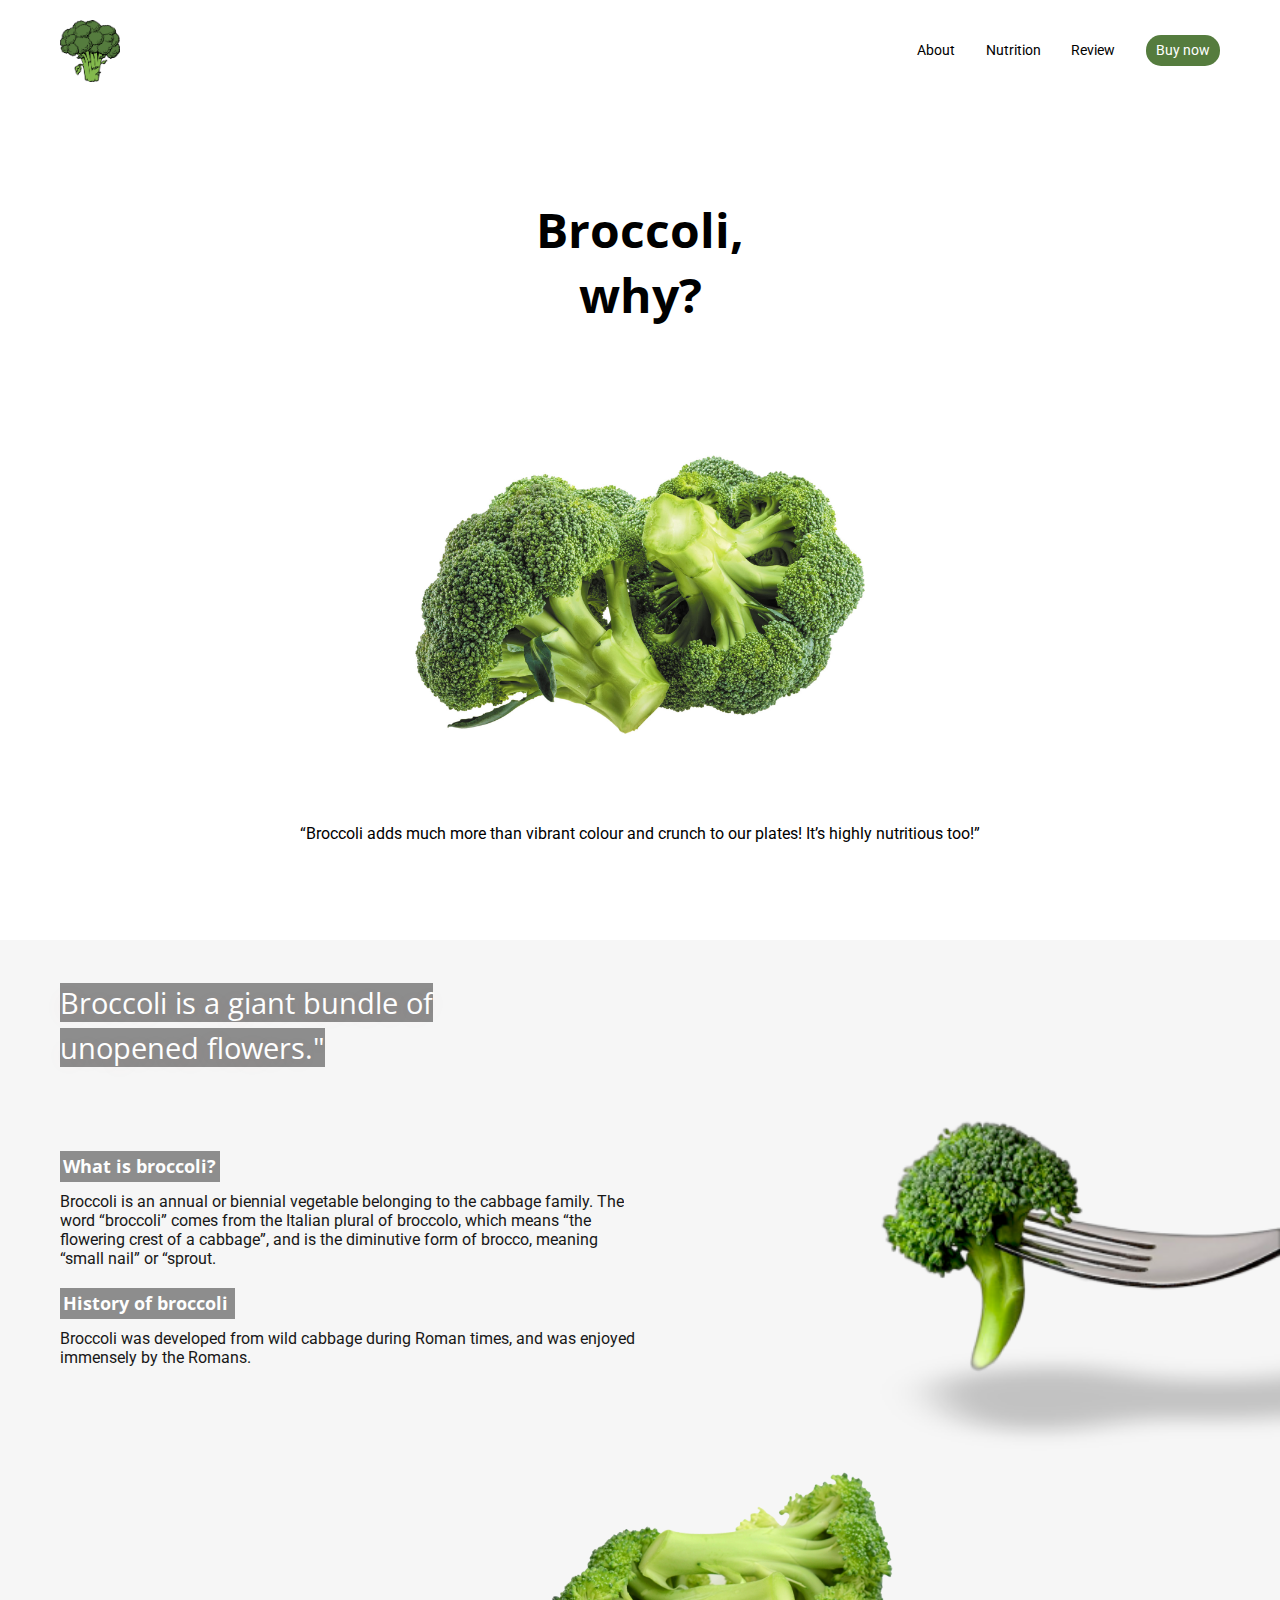
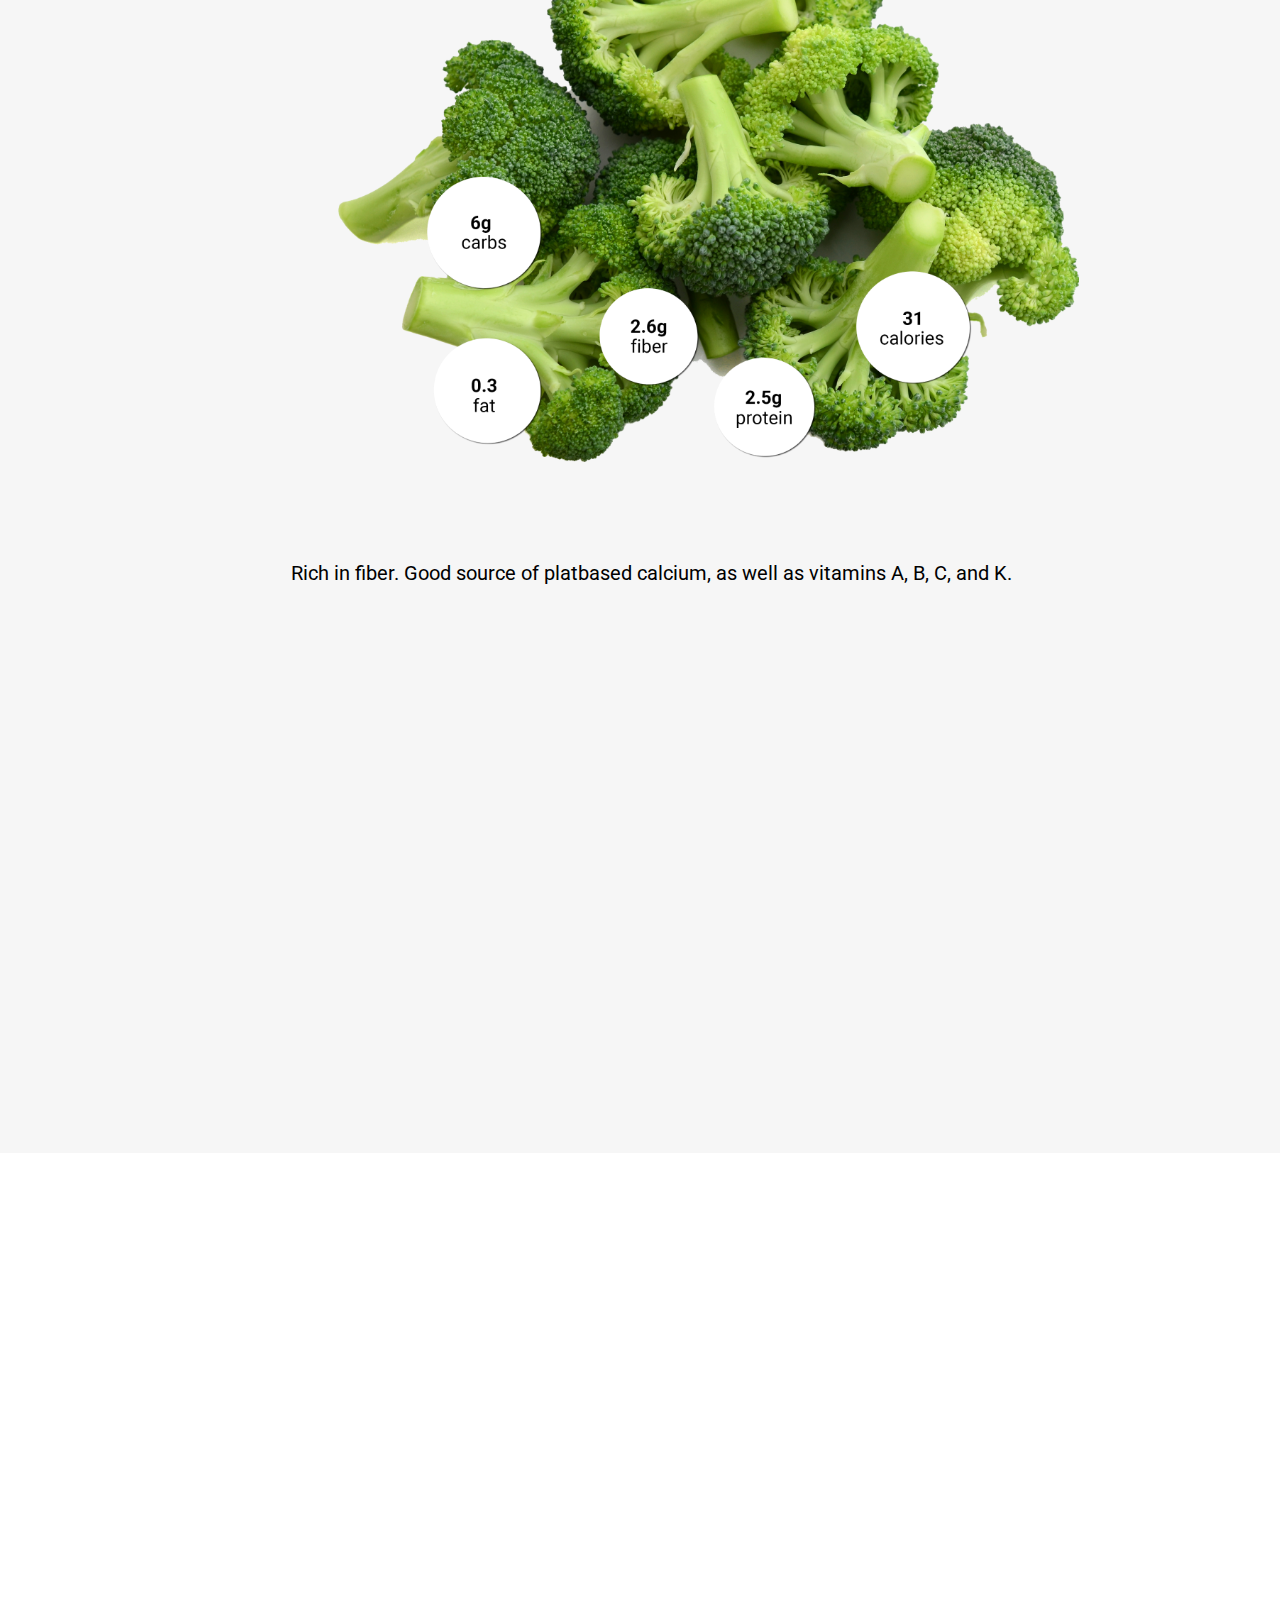
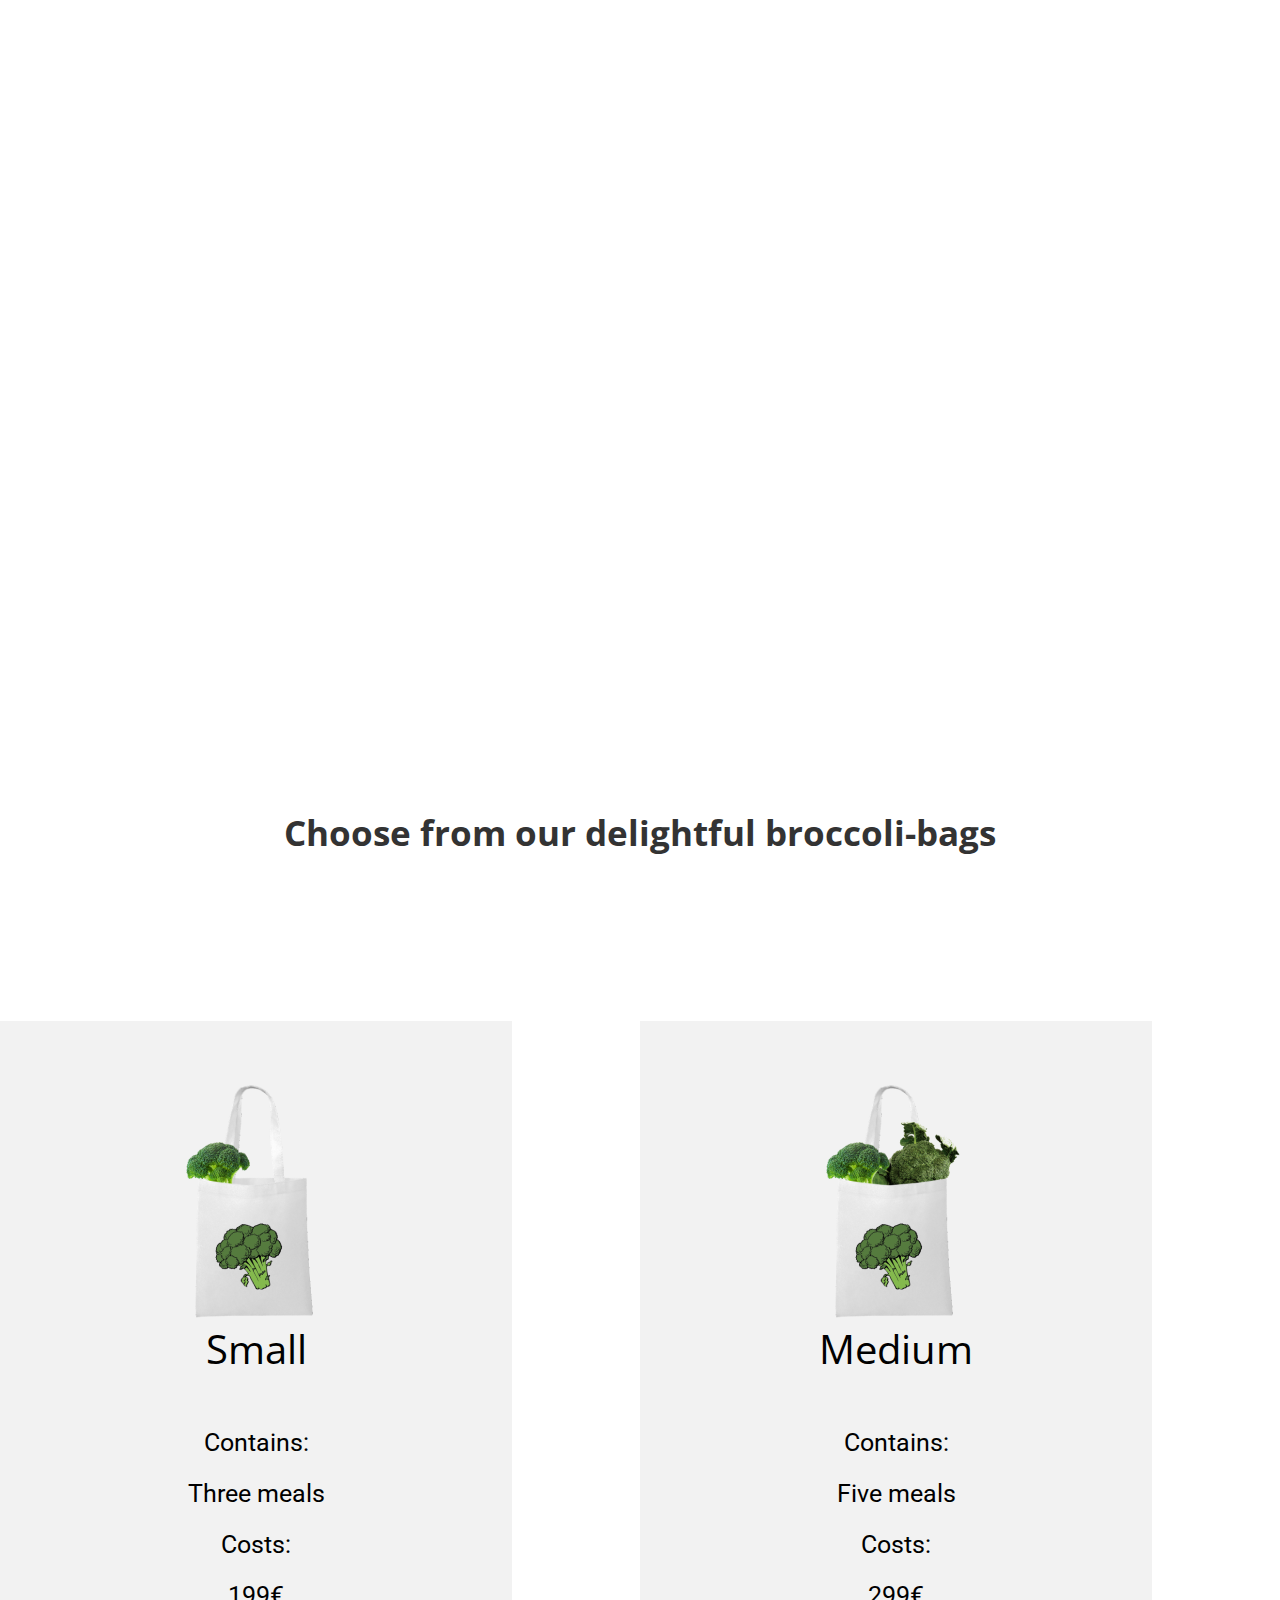
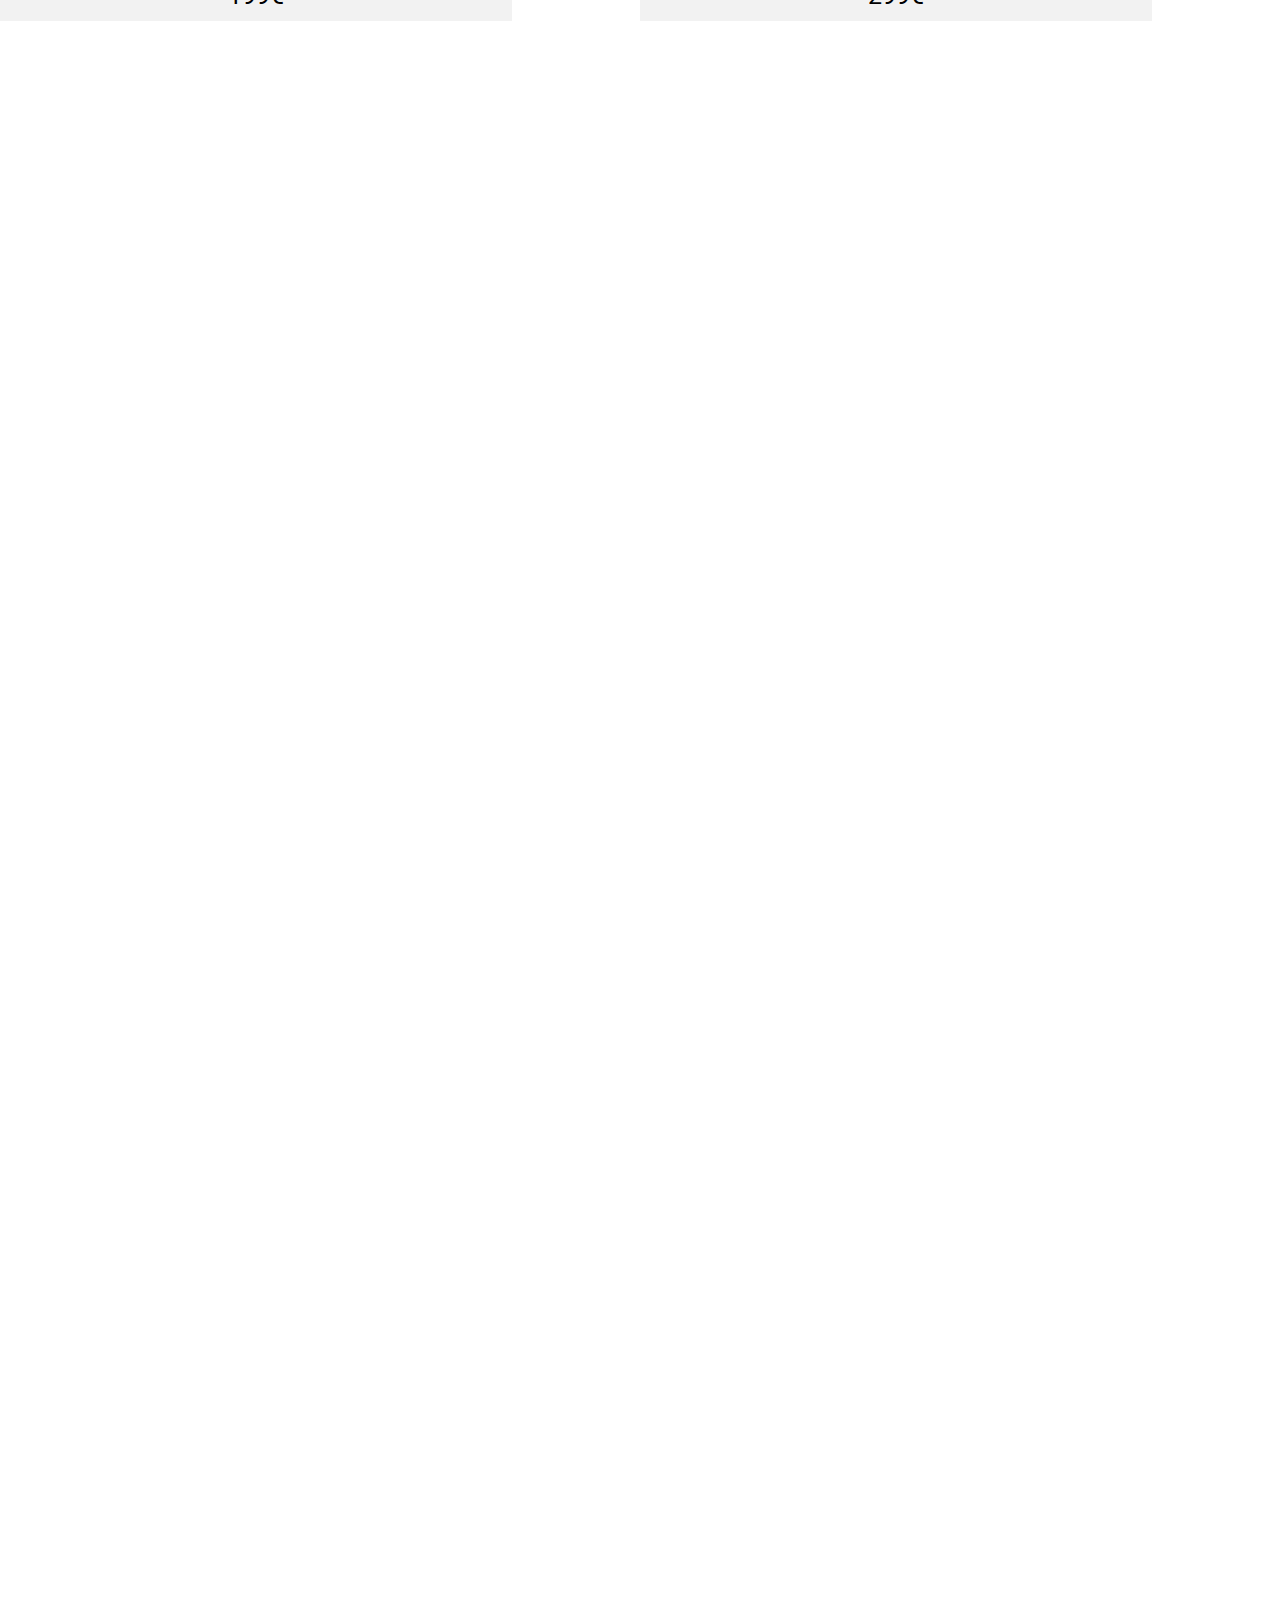
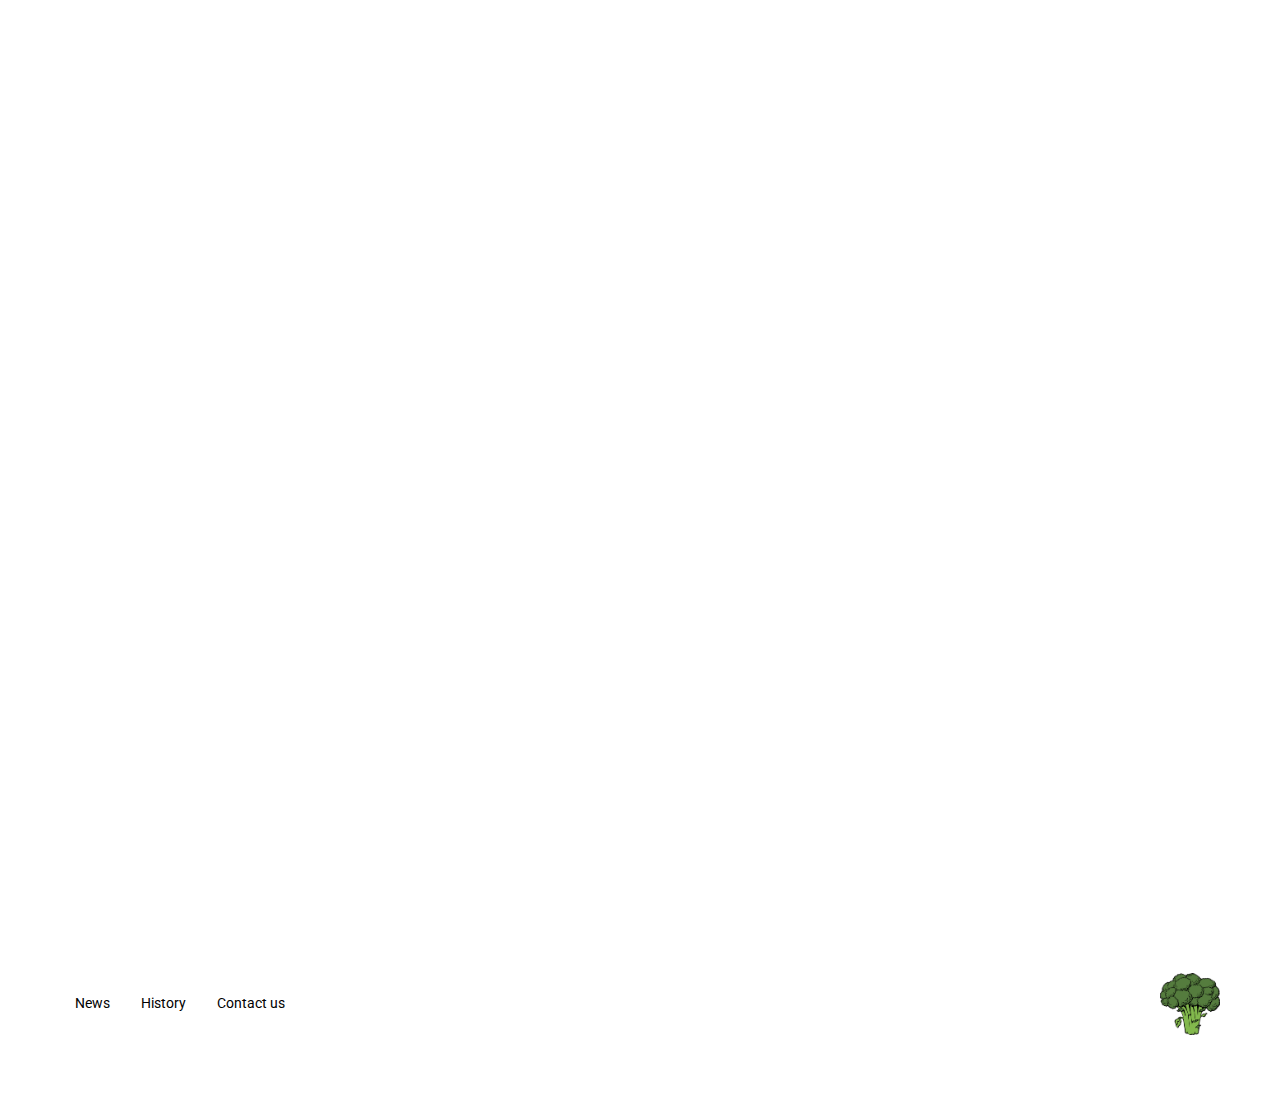
==== CODE/index_1.html @ a062a6e8 "updated everything" ====
<!DOCTYPE html>
<html lang="en">
<head>
    <meta charset="UTF-8">
    <meta name="viewport" content="width=device-width, initial-scale=1.0">
    <meta http-equiv="X-UA-Compatible" content="ie=edge">
    <link href="https://fonts.googleapis.com/css?family=Open+Sans:400,700|Roboto:400,500&display=swap" rel="stylesheet">
    <link rel="stylesheet" href="style_1.css">
    <title>Document</title>
</head>
<body>
<div class="main">
    <header>
        <img class="logo" src="logo.png" alt="logo">
        <nav>
            <ul>
                <li>About</li>
                <li>Nutrition</li>
                <li>Review</li>
                <li>Buy</li>
            </ul>
        </nav>
    </header>
    <div class="content-main">
    <h1>Broccoli,<br> why?</h1>
    <img class="broccoli1"src="broccoli1.jpg" alt="two broccoli">
    <p>“Broccoli adds much more than vibrant colour and crunch to our plates! It’s highly nutritious too!”</p>
    </div>
</div>
<div class="gray">
        <div class="about">
            <div class="rubrik">
            <h3>Broccoli is a giant bundle of <br> unopened flowers."</h3>
            </div>
            <img src="broccoli2.png">
            <div class="paragraf">
                <h2>What is broccoli?</h2>
                <p>Broccoli is an annual or biennial vegetable belonging to the cabbage family. The word “broccoli” comes from the Italian plural of broccolo, which means “the flowering crest of a cabbage”, and is the diminutive form of brocco, meaning “small nail” or “sprout.</p>
                <h2 class="history">History of broccoli</h2>
                <p>Broccoli was developed from wild cabbage during Roman times, and was enjoyed immensely by the Romans.</p>
            </div>
            </div> 
            <div class="nutrition">
                <img src="big_broccoli3.png">
                <p class="bottom">Rich in fiber. Good source of platbased calcium, as well as vitamins A, B, C, and K.</p>
                <p class="top">Rich in fiber. Good source of <br>platbased calcium, as well as<br> vitamins A, B, C, and K.</p>
            </div>
        </div>
<h1 class="heading-bag">Choose from our delightful broccoli-bags</h1>
<div class="broccoli-bag">
    <div class="selling">
        <img src="broccoli6.png">
        <h6>Small</h6>
        <p>Contains: <br> Three meals <br> Costs: <br> 199€</p>
        <div class="buy-now">
            <p>Buy now</p>
        </div>
    </div>
    <div class="selling">
            <img src="broccoli8.png">
            <h6>Medium</h6>
            <p>Contains: <br> Five meals <br> Costs: <br> 299€</p>
            <div class="buy-now">
                <p>Buy now</p>
            </div>
        </div>
        <div class="selling">
                <img src="broccoli9.png">
                <h6>Large</h6>
                <p>Contains: <br> Nine meals <br> Costs: <br> 399€</p>
                <div class="buy-now">
                    <p>Buy now</p>
                </div>
            </div>
</div>

<h3 class="heading-bag-desktop">Choose from our delightful broccoli-bags</h3>
<div class="broccoli-bag-desktop">
    <div class="broccoli-div">
        <h1>Small</h1>
        <img src="broccoli6_big.png">
        <p>Contains: <br> Three meals <br> Costs: <br> 199€</p>
        <div class="buy-now">
            <p>Buy now</p>
        </div>
    </div>
    <div class="broccoli-div">
        <h1>Medium</h1>
        <img src="broccoli8_big.png">
        <p>Contains: <br> Five meals <br> Costs: <br> 299€</p>
        <div class="buy-now">
            <p>Buy now</p>
        </div>
    </div>
    <div class="broccoli-div">
        <h1>Large</h1>
        <img src="broccoli9_big.png">
        <p>Contains: <br> Nine meals <br> Costs: <br> 399€</p>
        <div class="buy-now">
            <p>Buy now</p>
        </div>
    </div>
</div>

<footer>
    <ul>
        <li>News</li>
        <li>History</li>
        <li>Contact us</li>
    </ul>
    <img class="logo" src="logo.png" alt="">
</footer>
</body>
</html>
---- CODE/style_1.css ----
* {
    box-sizing: border-box;
    margin: 0;
    padding: 0;
}

body {
    font-size: 14px;
}

.main {
    display: flex;
    flex-flow: column;
    height: 100vh;
    transition: all 1s ease;
    margin: 20px;
}

header {
    display: flex;
    justify-content: space-between;
    align-items: center;
    margin: 0 0 5% 0;
}

header img {
    width: 15%;
    max-width: 60px;
}

nav ul {
    display: flex;
    align-items: center;
    justify-content: flex-end;
}

nav li {
    list-style: none;
    margin: 0 1.2vw 0vh 1.2vw;
    font-size: 0.9rem;
    font-family: 'Roboto', sans-serif;
    cursor: pointer;
}

nav li:hover {
    color: #4d4d4d;
}

nav li:last-child {
    background-color: #557c3e;
    color: white;
    border-radius: 15px;
    padding: 7px 10px;
    margin: 0 0 0 1.2vw;
    align-self: center;
}

nav li:last-child:hover {
    background-color: #83b94d;
}

.content-main {
    display: flex;
    justify-content: space-around;
    flex-direction: column;
    height: 90vh;
}

.main h1 {
    text-align: center;
    font-family: 'Open Sans', sans-serif;
    font-size: 3rem;
}

.main .broccoli1 {    
    width: 300px;
    align-self: center;
    transition: all 0.5s ease;
}

.main p {
    text-align: center;
    font-family: 'Roboto', sans-serif;
    font-size: 1rem;
    margin: 20px;
}

.gray {
    transition: all 1s ease;
    background-color: #F6F6F6;
    height: auto;
    display: flex;
    align-items: center;
    flex-direction: column;
}

.about { 
    margin: 20px 0 20px 20px;
}

.rubrik {
    margin-top: 20px;
}

.about h3 {
    font-family: 'Open Sans', sans-serif;
    font-style: normal;
    font-weight: normal;
    font-size: 1.3rem;
    color: #FFFFFF;
    opacity: 0.9;
    text-shadow: 0px 4px 20px rgba(187, 61, 61, 0.1);
    background-color: #828282;
    max-width: 200px;
    line-height: 45px;
    display: inline;
    
}

.about img {
    width: 100%;
    max-width: 100px;
    display: block;
    float: right;
    margin: 50px 0 0 20px;
}

.about h2 {
    font-family: 'Open Sans', sans-serif;
    font-style: normal;
    font-weight: bold;
    font-size: 18px;
    line-height: 25px;
    color: #FFFFFF;
    opacity: 0.9;
    background-color: #828282;
    padding: 3px;
    min-width: 160px;
    max-width: 142px;
    margin: 20px 0 10px 0;
    display: inline-block;
}

.about .history {
    min-width: 175px;
}

.about p {
    font-family: 'Roboto', sans-serif;
    font-style: normal;
    font-weight: normal;
    font-size: 16px;
    line-height: 19px;
    color: #000000;
    opacity: 0.9;
    margin-block-start: 0em;
    margin: 10px 0;
}

.about .paragraf {
    margin: 5% 0;
    width: 100%;
}

.paragraf p {
    margin: 0 25px 0 0;
}

.nutrition {
    overflow: hidden;
    max-width: 100vw;
    transition: all 0.5s ease;
}

.nutrition img {
    width: 150vw;
    max-width: 600px;
    margin: 0 0 0 -25vw;
}

.top {
    visibility: hidden;
    margin: 15vw 0 20vw 7vw;
    font-family: 'Roboto', sans-serif;
    font-style: normal;
    font-weight: normal;
    font-size: 14px;
    line-height: 16px;
}

.bottom {
    margin: 15vw 0 20vw 7vw;
    font-family: 'Roboto', sans-serif;
    font-style: normal;
    font-weight: normal;
    font-size: 14px;
    line-height: 16px;
}

.heading-bag {
    font-family: Open Sans;
    font-style: normal;
    font-weight: bold;
    font-size: 35px;
    line-height: 52px;
    text-align: center;
    color: #333333;
    line-height: 20vw;
}

.broccoli-bag-desktop {
    visibility: hidden;
}

.heading-bag-desktop {
    visibility: hidden;
}

.broccoli-bag {
    display: flex;
    flex-wrap: nowrap;
    overflow-x: auto;
}

.selling {
    flex: 0 0 auto;
    width: 80vw;
    height: auto;
    background: #F2F2F2;
    display: flex;
    flex-direction: column;
    align-items: center;
    margin: 10vw 10vw 0 0;
}

.selling img {
    margin-top: 5vw;
}

.selling h6 {
    font-family: Open Sans;
    font-style: normal;
    font-weight: normal;
    font-size: 24px;
    line-height: 33px;
    text-align: center;
    color: #000000;
}

.selling p {
    font-family: Roboto;
    font-style: normal;
    font-weight: normal;
    font-size: 16px;
    line-height: 19px;
    text-align: center;
    color: #000000;
}


.buy-now p {
    background-color: #557c3e;
    border-radius: 15px;
    padding: 7px 10px;
    margin: 2vw 0 4vw 1.2vw;
    font-size: 0.9rem;
    font-family: 'Roboto', sans-serif;
    align-self: center;
    color: white;
}

.buy-now p:hover {
    background-color: #83b94d;
}

footer {
    margin: 60px;
    display: flex;
    justify-content: space-between;
    align-items: center;
    height: 10vh;
}

footer ul {
    display: flex;
    justify-content: center;
    align-items: center;
}

footer li {
    list-style: none;
    margin: 0 1.2vw 0vh 1.2vw;
    font-size: 0.9rem;
    font-family: 'Roboto', sans-serif;
    cursor: pointer;
}

footer li:hover {
    color: #4d4d4d;
}

footer img {
    width: 15%;
    max-width: 60px;
}

@media (min-width: 330px) {
    .main li:last-child::after {
            content: " now";
    }
        .nutrition img {
            width: 150vw;
            max-width: 700px;
        }

}

@media (min-width: 600px) {
    .main {
        margin: 20px 60px;
    }

    .main .broccoli1 {
        transform: scale(1.5,1.5);
    }

    .gray {
        height: auto;
    }

    h1 {
        margin: 0 0 60px 0;
    }
    
    p {
        margin: 60px 0 0 0;
    }

    .about .paragraf {
        width: 50%;
    }

    .about img {
        width: 60%;
        max-width: 400px;
    }

    .bottom {
        font-size: 20px;
        line-height: 30px;
    }

    .about h3 {
        font-size: 1.8rem;
        }
    
    .about  {
        margin: 20px 0 20px 60px;
    }

    .nutrition img {
        width: 150vw;
        max-width: 900px;
        margin: 0 0 0 -22vw;
    }

    .bottom {
        font-size: 25px;
        line-height: 35px;
    }

    .selling {
    width: 60vw;
    height: 600px;
    margin-top: 0vw;
    }

    .selling h6 {
        font-size: 40px;
    }

    .selling  p {
        font-size: 25px;
        line-height: 4vw;
        margin-top: 4vw;
    }

    .heading-bag {
        margin-top: 90vw;
    }

    .buy-now {
        margin-top: 4vw;
        width: 100px;
        height: 30px;

    }

    .buy-now p {
        font-size: 16px;
        margin-top: 0vw;
    }

}


@media (min-width: 680px) {

    .selling {
        width: 40vw;
        max-width: 800px;
    }

    .gray {
        height: auto;
    }

    .nutrition img {
        width: 150%;
        max-width: 750px;
        margin: 0 0 0 10vw;
    }

    .bottom {
        margin-block-start: 4em;
        font-size: 20px;
        line-height: 40px;
    }
}


@media (min-width: 1440px) { 

    .nutrition img {
        width: 55%;
        max-width: 1200px;
        position: relative;
        margin: 5vw 0 0 40vw;
    }

    .gray {
        width: auto;
        height: 100vw;
        overflow: hidden;
    }

    .bottom {
        visibility: hidden;
    }

    .top {
        visibility: visible;
        font-size: 20px;
        line-height: 35px;
        margin: -65vw 0 0 20vw;
        position: absolute;
        top: 1;
        bottom: 1;
    }

.broccoli-bag {
    visibility: hidden;
}
.heading-bag {
    visibility: hidden;
}

.broccoli-bag-desktop {
    visibility: visible;
    display: flex;
    flex-direction: row;
    justify-content: space-around;

}

.broccoli-div {
    width: 80vw;
    display: flex;
    flex-direction: column;
    align-items: center;
}

.broccoli-div img {
    max-width: 30%;
}

.broccoli-div h1 {
    font-family: Open Sans;
    font-style: normal;
    font-weight: normal;
    font-size: 24px;
    line-height: 33px;
    text-align: center;
    color: #000000;
    margin-bottom: 3vw;
}

.broccoli-div p {
    font-family: Roboto;
    font-style: normal;
    font-weight: normal;
    font-size: 16px;
    line-height: 19px;
    color: #000000;
    text-align: center;
    margin-top: 10px;
}


.buy-now p {
color: white;
}

.heading-bag-desktop {
    visibility: visible;
    font-family: Open Sans;
    font-style: normal;
    font-weight: normal;
    font-size: 35px;
    text-align: center;
    color: #333333;
    line-height: 20vw;
    margin-bottom: -1vw;
}

.broccoli-bag {
    display: flex;
    flex-wrap: nowrap;
    overflow-x: auto;
}

.selling {
    flex: 0 0 auto;
    width: 80vw;
    height: 429px;
    background: #F2F2F2;
    display: flex;
    flex-direction: column;
    align-items: center;
    margin: 10vw 10vw 0 0;
}




}
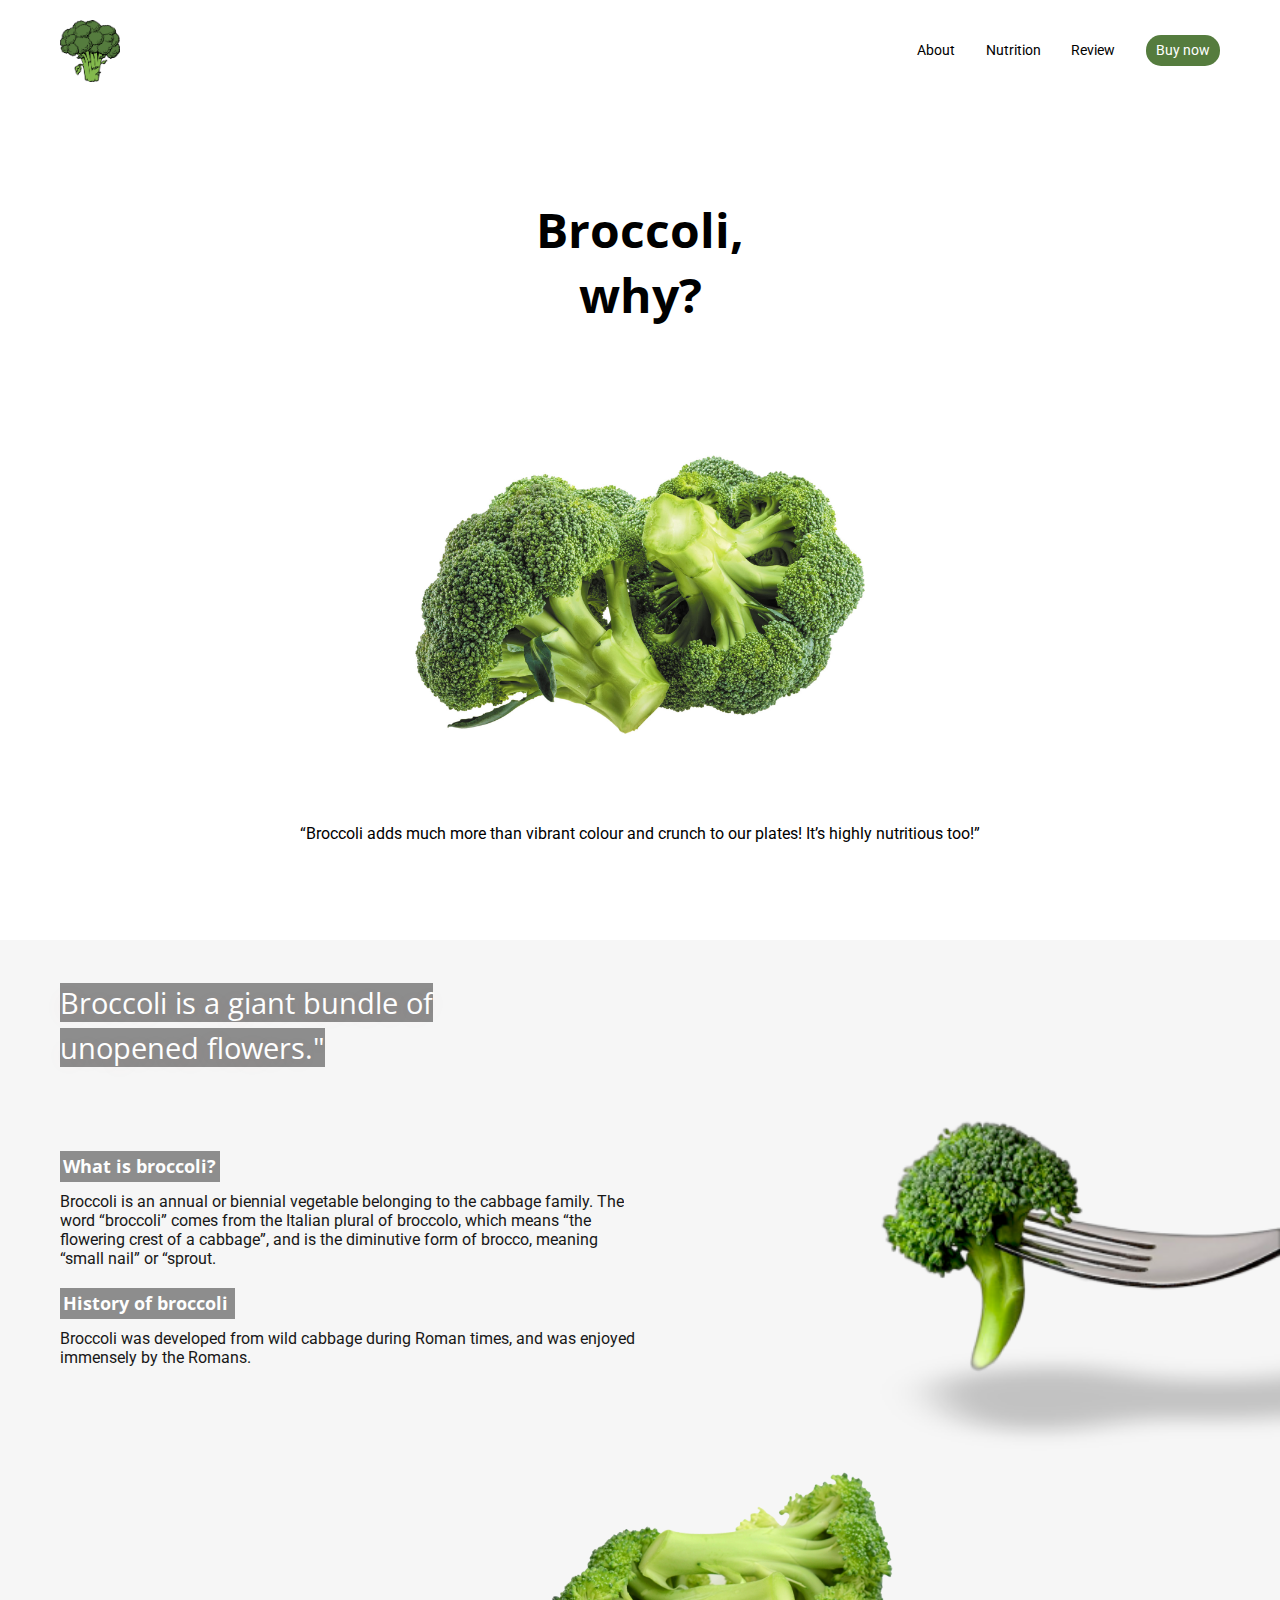
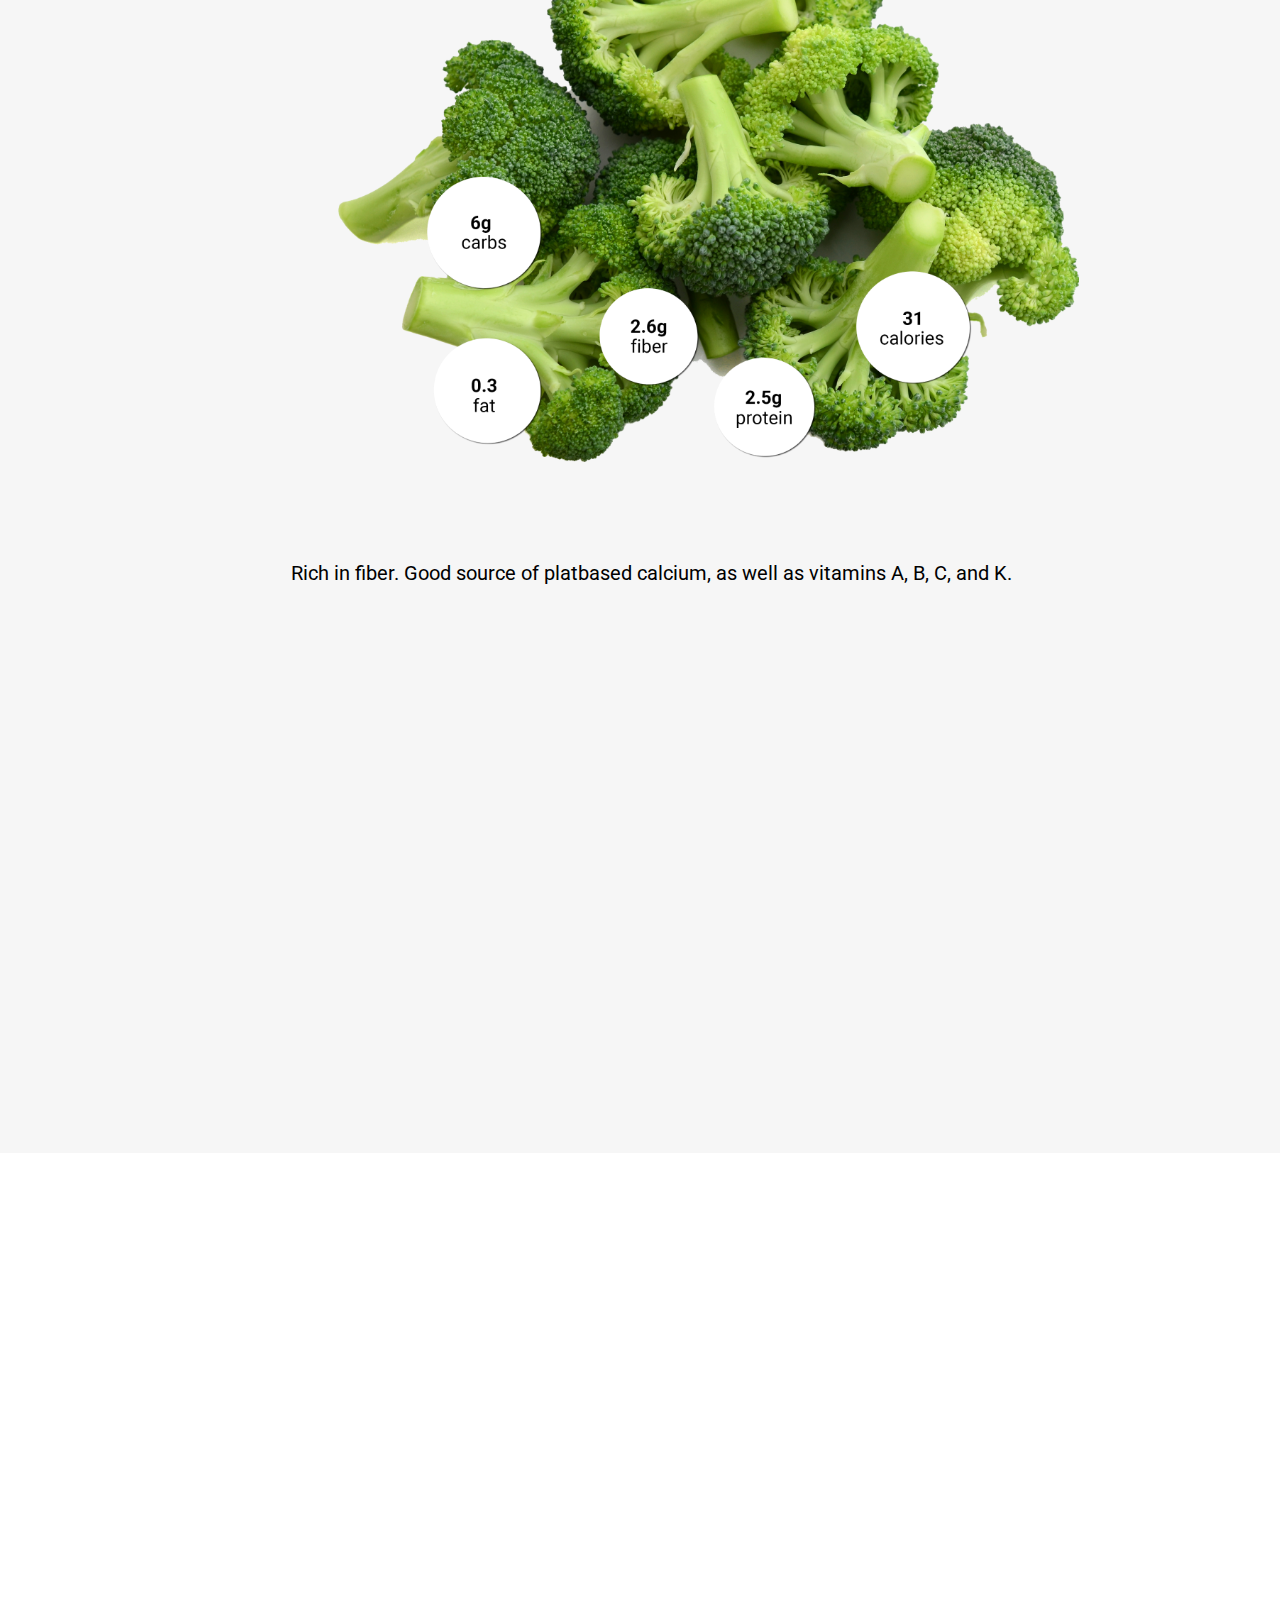
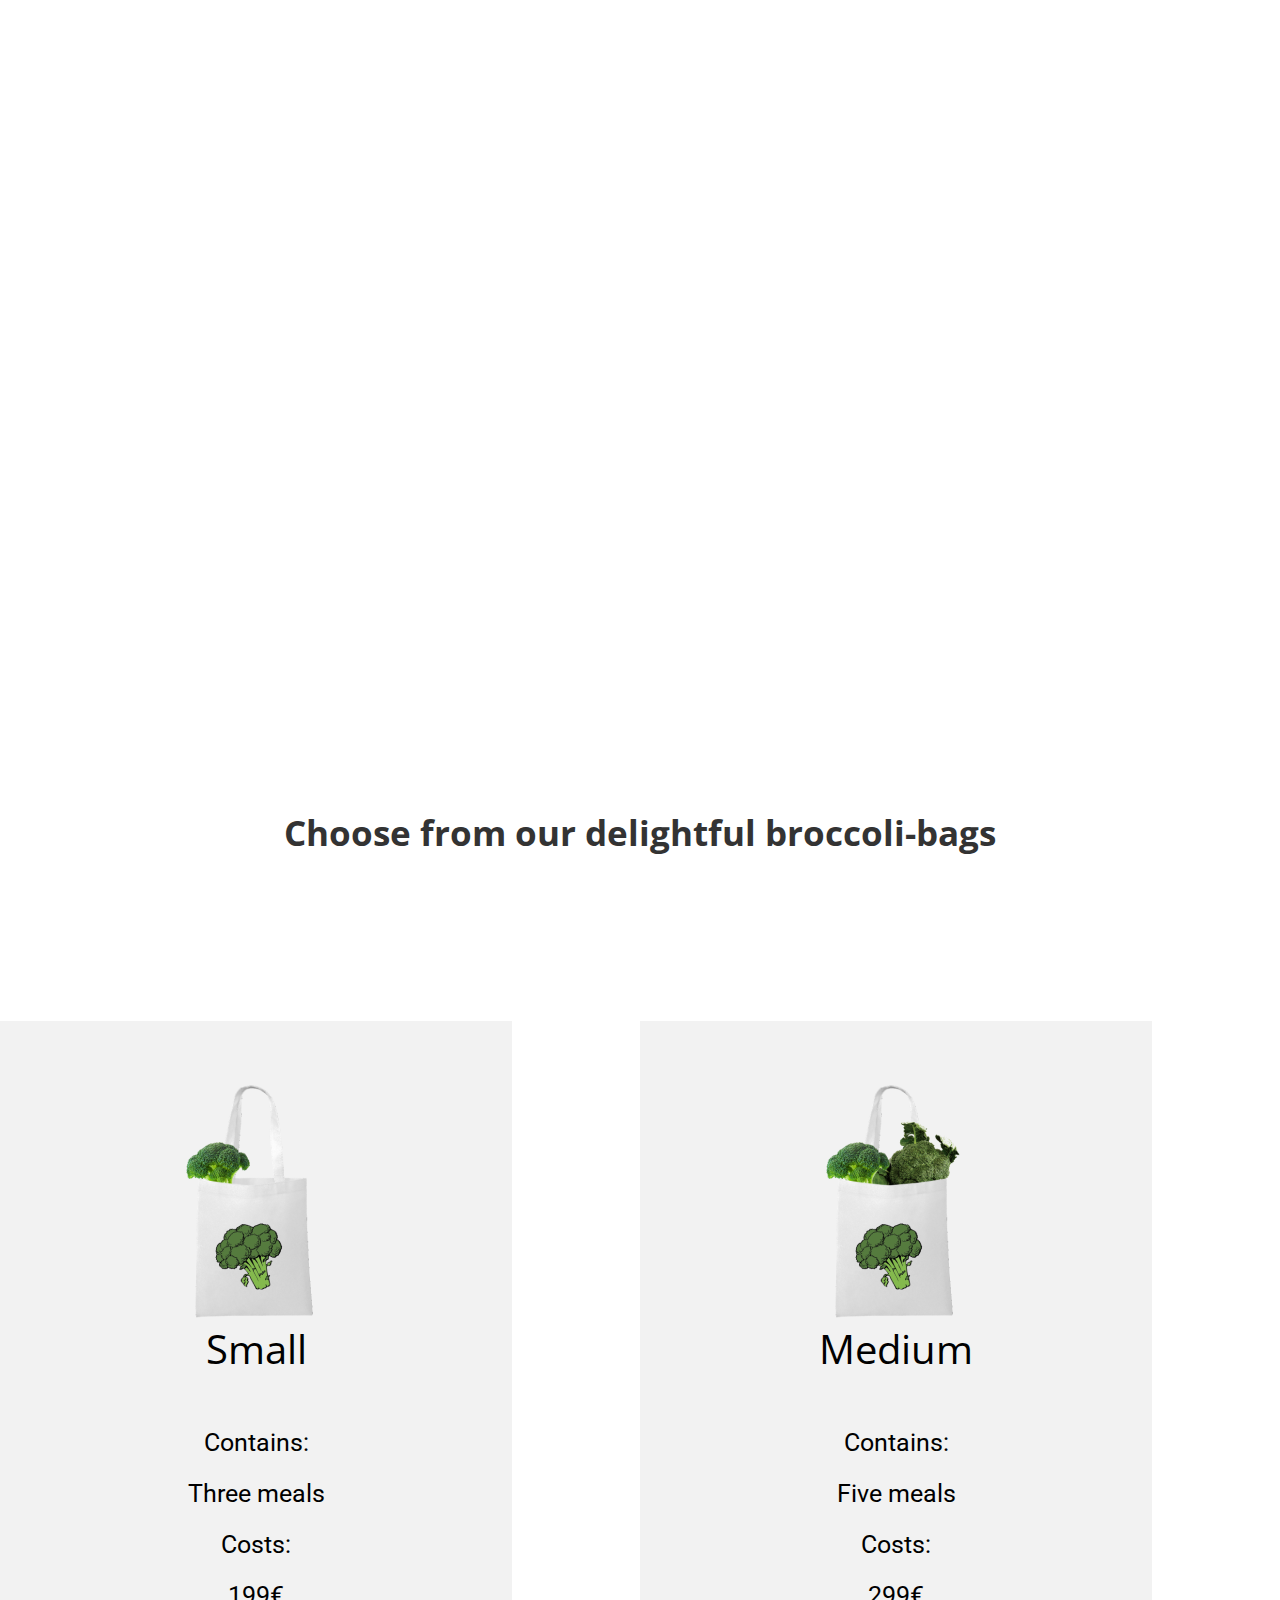
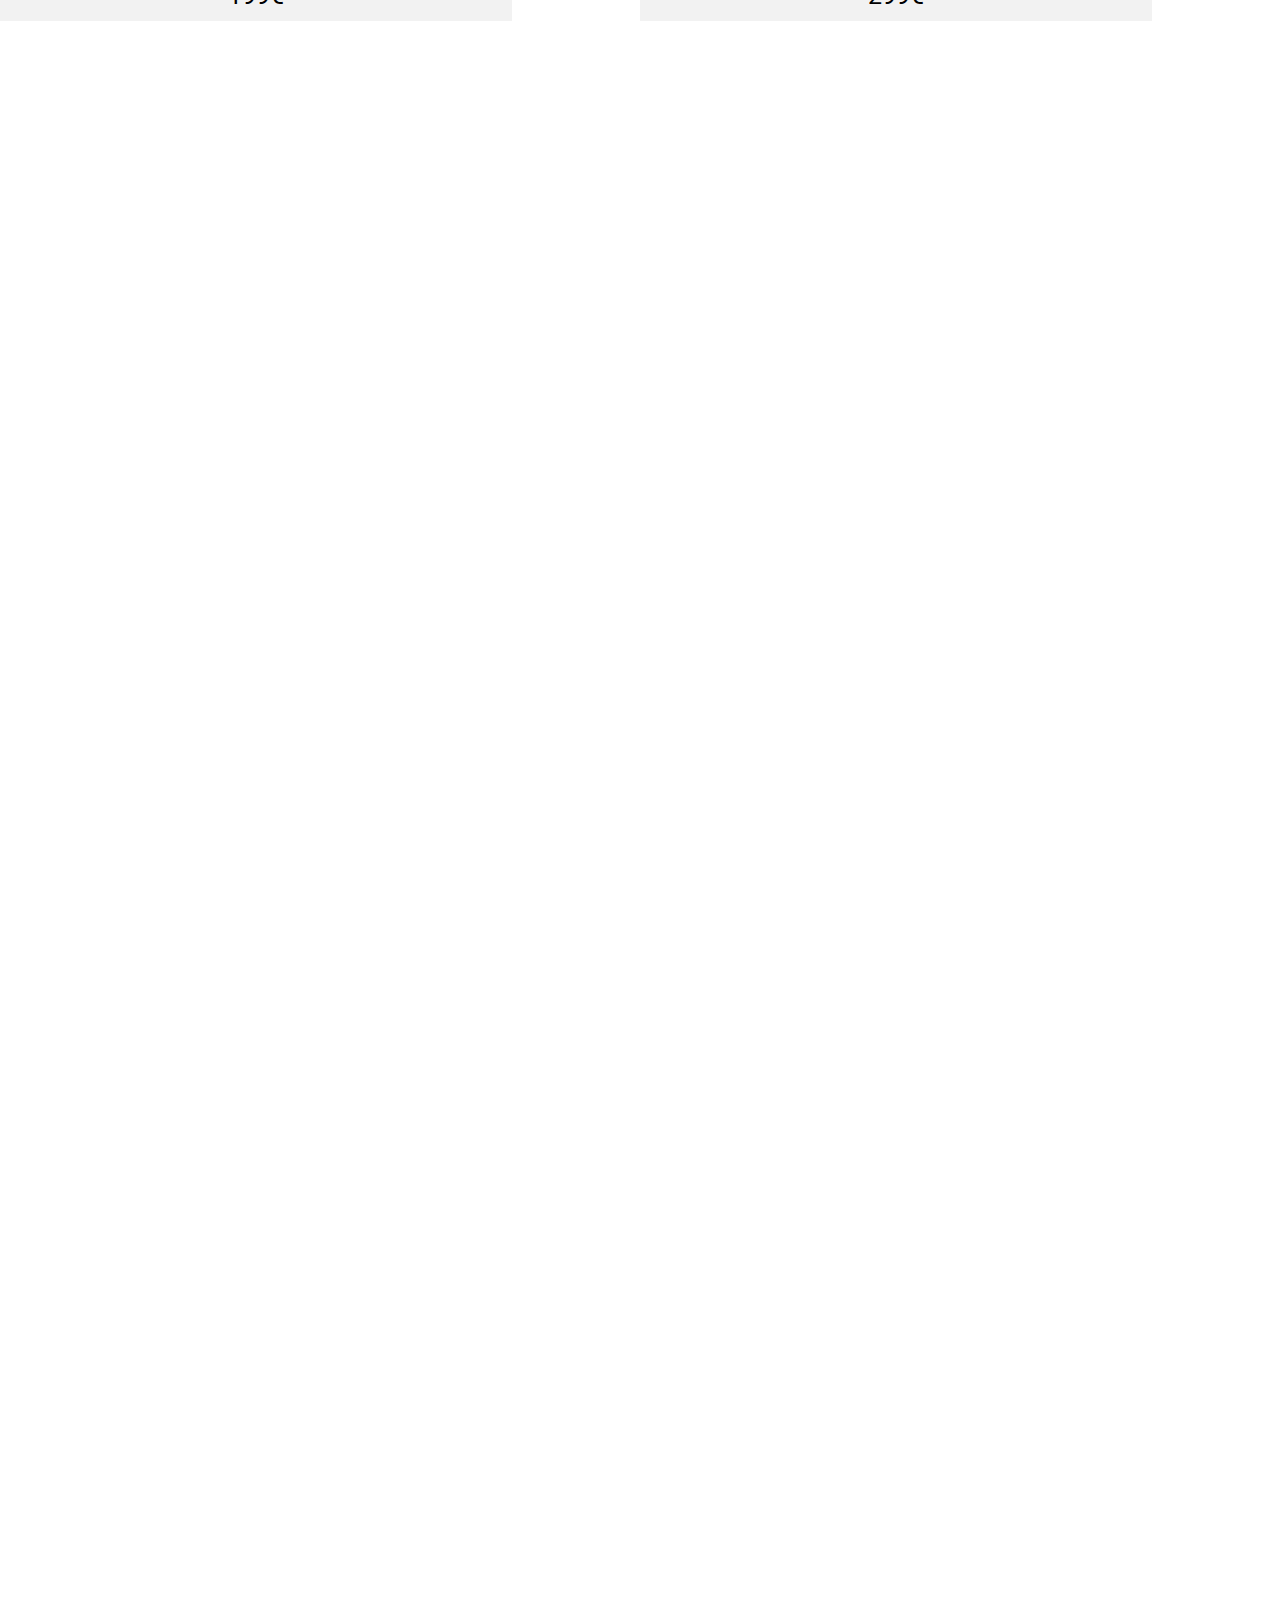
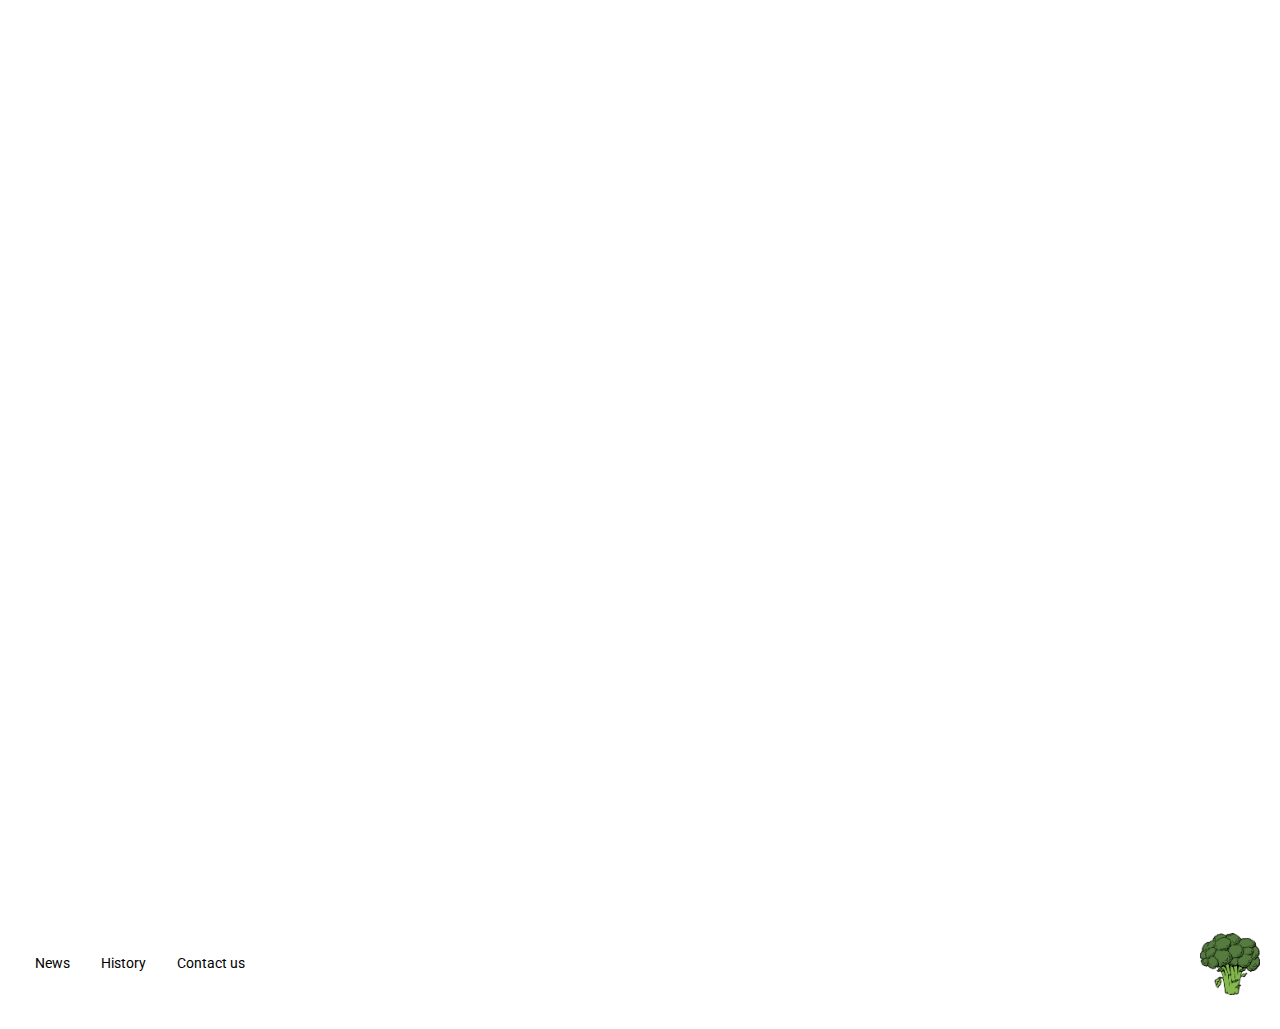
==== commit cb79b09d: "Merge branch 'workspace'" ====
--- a/CODE/index_1.html
+++ b/CODE/index_1.html
@@ -14,10 +14,10 @@
         <img class="logo" src="logo.png" alt="logo">
         <nav>
             <ul>
-                <li>About</li>
-                <li>Nutrition</li>
-                <li>Review</li>
-                <li>Buy</li>
+                <li><a href="#about">About</a></li>
+                <li><a href="#nutrition">Nutrition</a></li>
+                <li><a href="#review">Review</a></li>
+                <li><a href="#buy">Buy</a></li>
             </ul>
         </nav>
     </header>
@@ -28,7 +28,7 @@
     </div>
 </div>
 <div class="gray">
-        <div class="about">
+        <div id="about" class="about">
             <div class="rubrik">
             <h3>Broccoli is a giant bundle of <br> unopened flowers."</h3>
             </div>
--- a/CODE/style_1.css
+++ b/CODE/style_1.css
@@ -37,8 +37,13 @@
 nav li {
     list-style: none;
     margin: 0 1.2vw 0vh 1.2vw;
+}
+
+nav a {
     font-size: 0.9rem;
     font-family: 'Roboto', sans-serif;
+    color: black;
+    text-decoration: none;
     cursor: pointer;
 }
 
@@ -52,7 +57,13 @@
     border-radius: 15px;
     padding: 7px 10px;
     margin: 0 0 0 1.2vw;
+    font-size: 0.9rem;
+    font-family: 'Roboto', sans-serif;
     align-self: center;
+}
+
+nav li:last-child a {
+    color: white;
 }
 
 nav li:last-child:hover {
@@ -274,7 +285,7 @@
 }
 
 footer {
-    margin: 60px;
+    margin: 20px 20px;
     display: flex;
     justify-content: space-between;
     align-items: center;
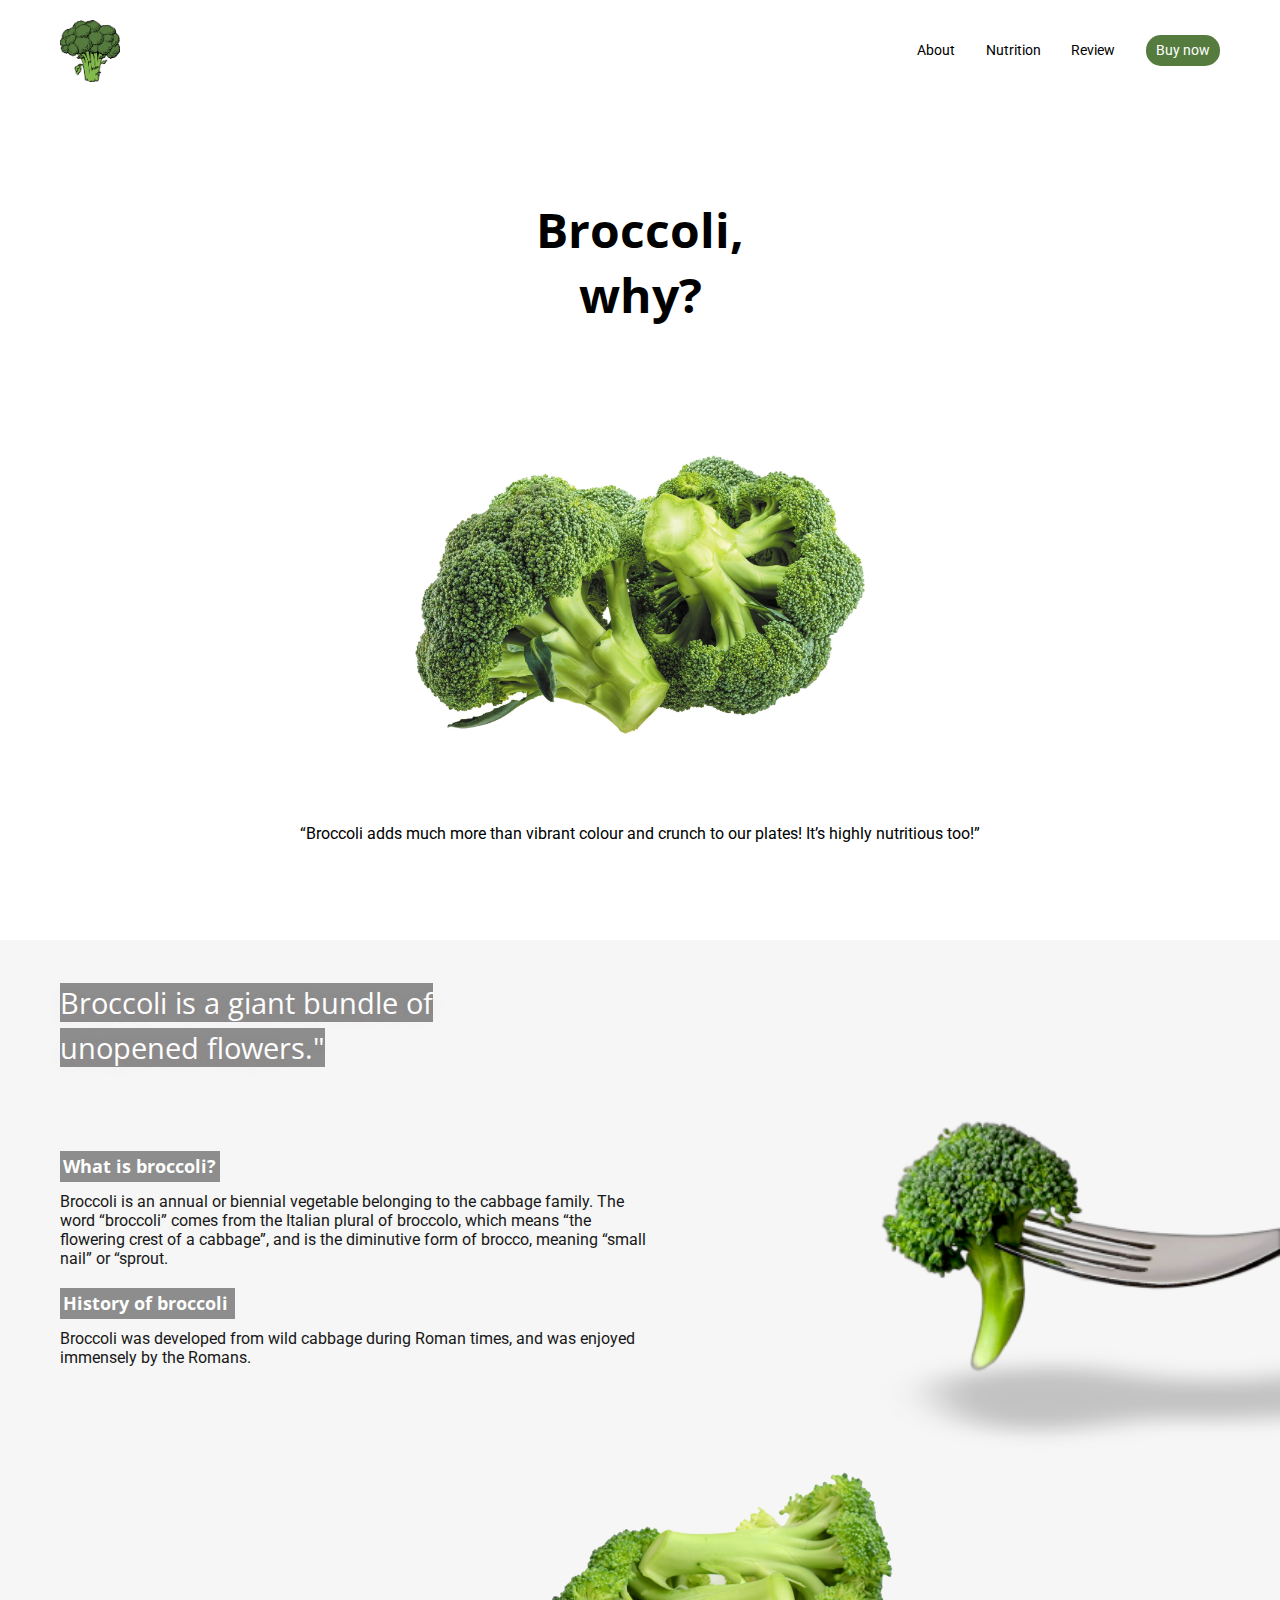
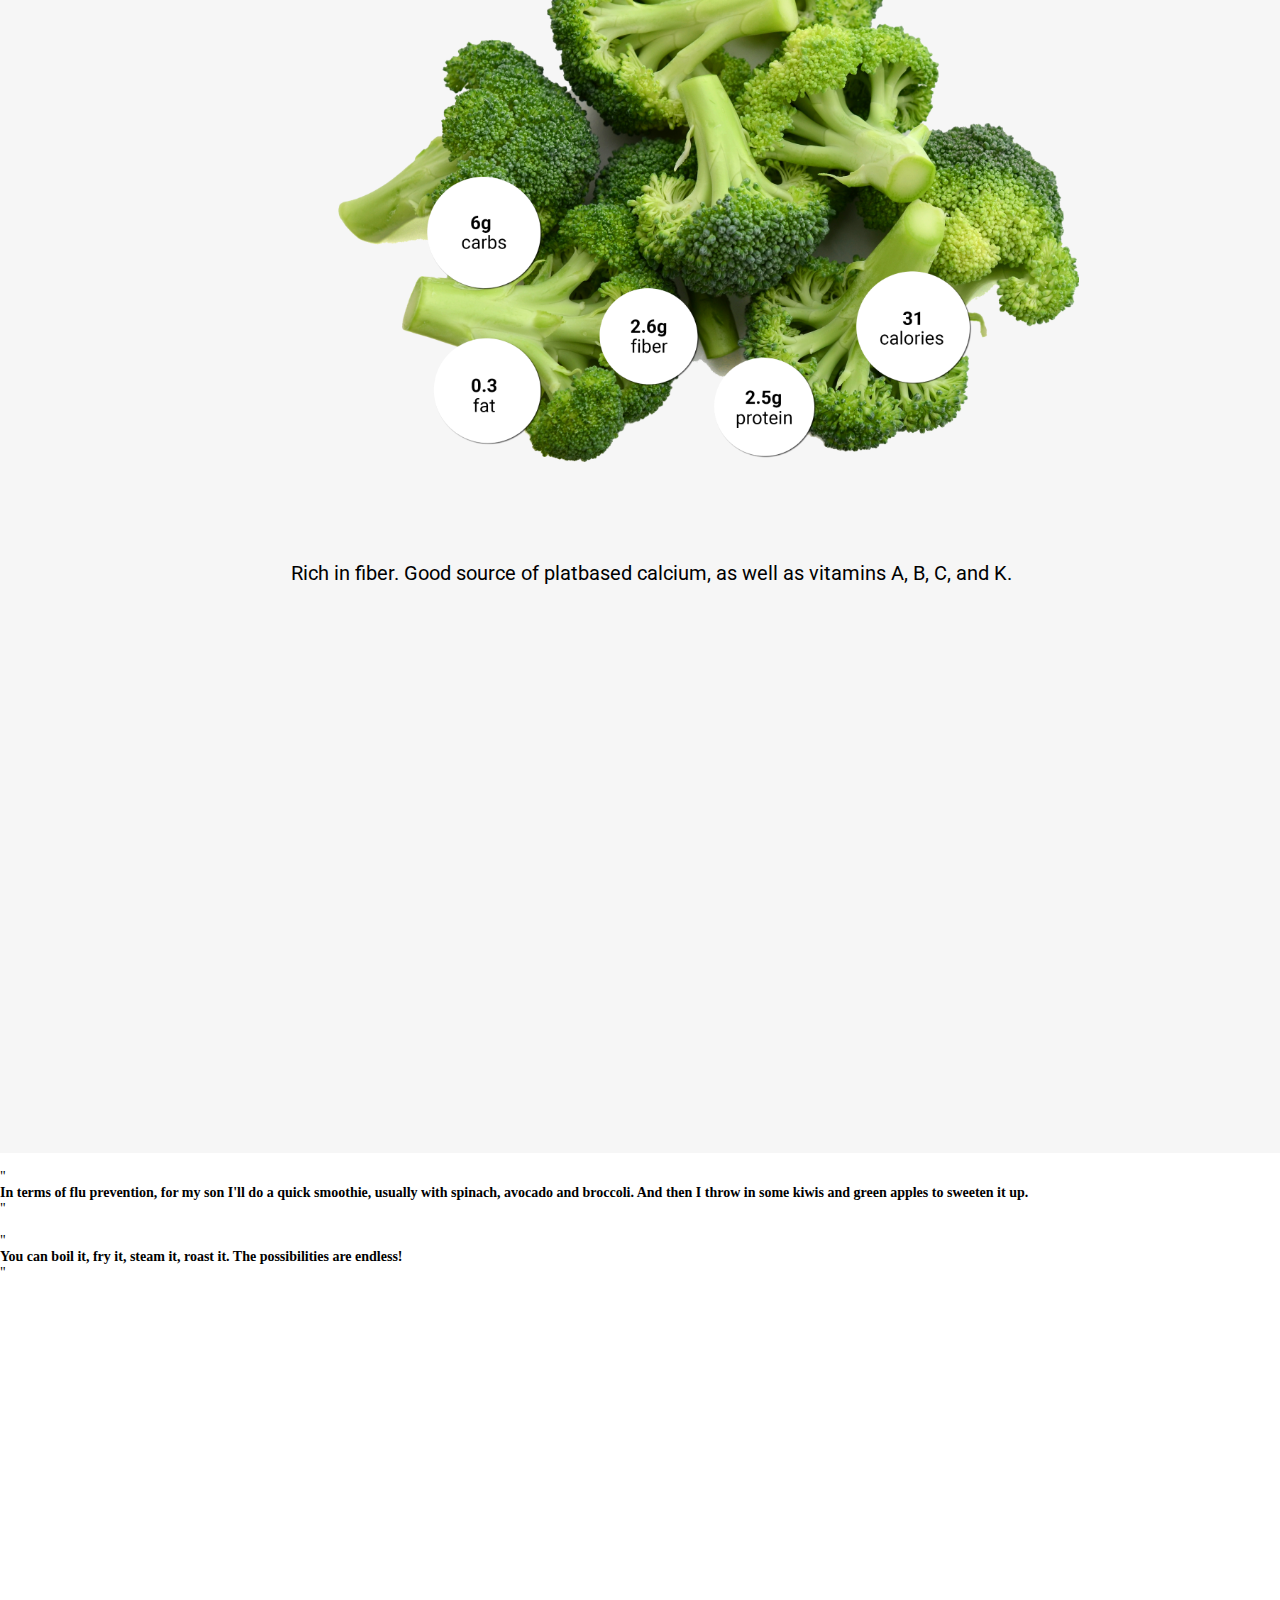
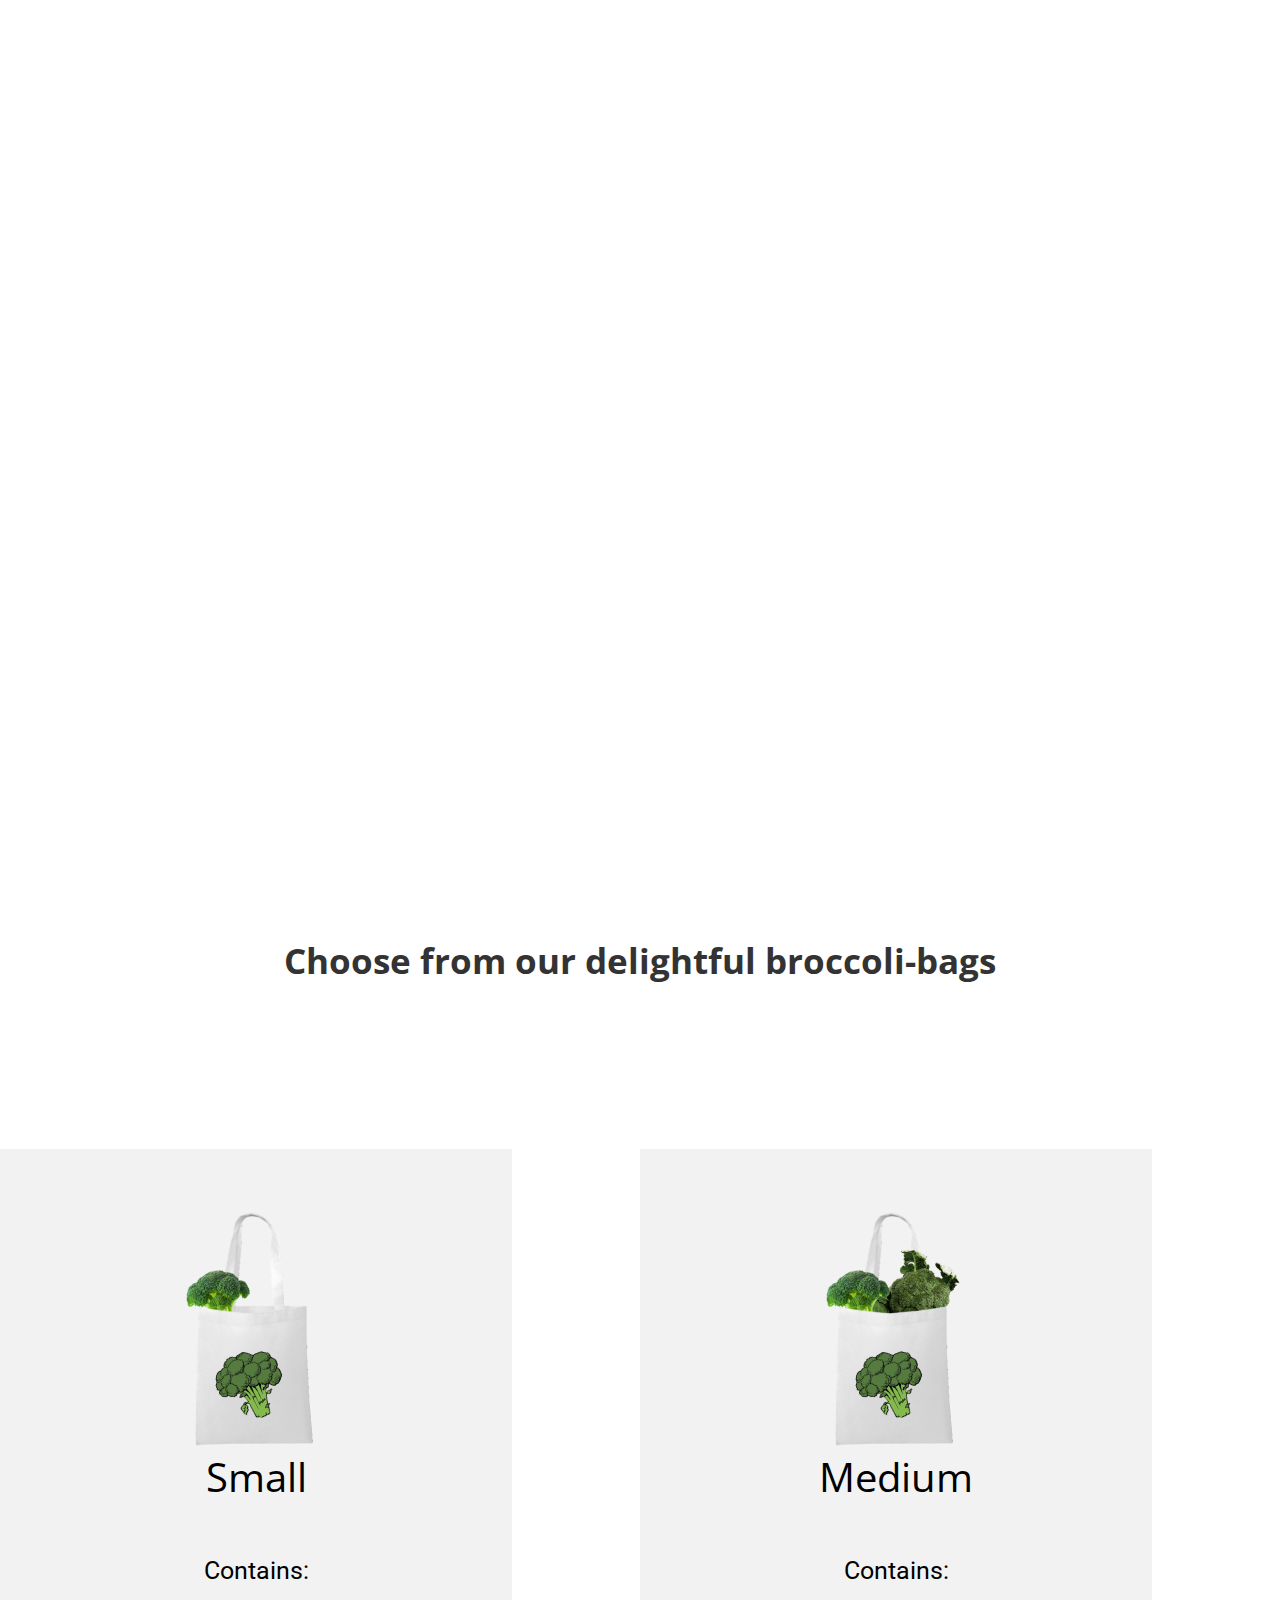
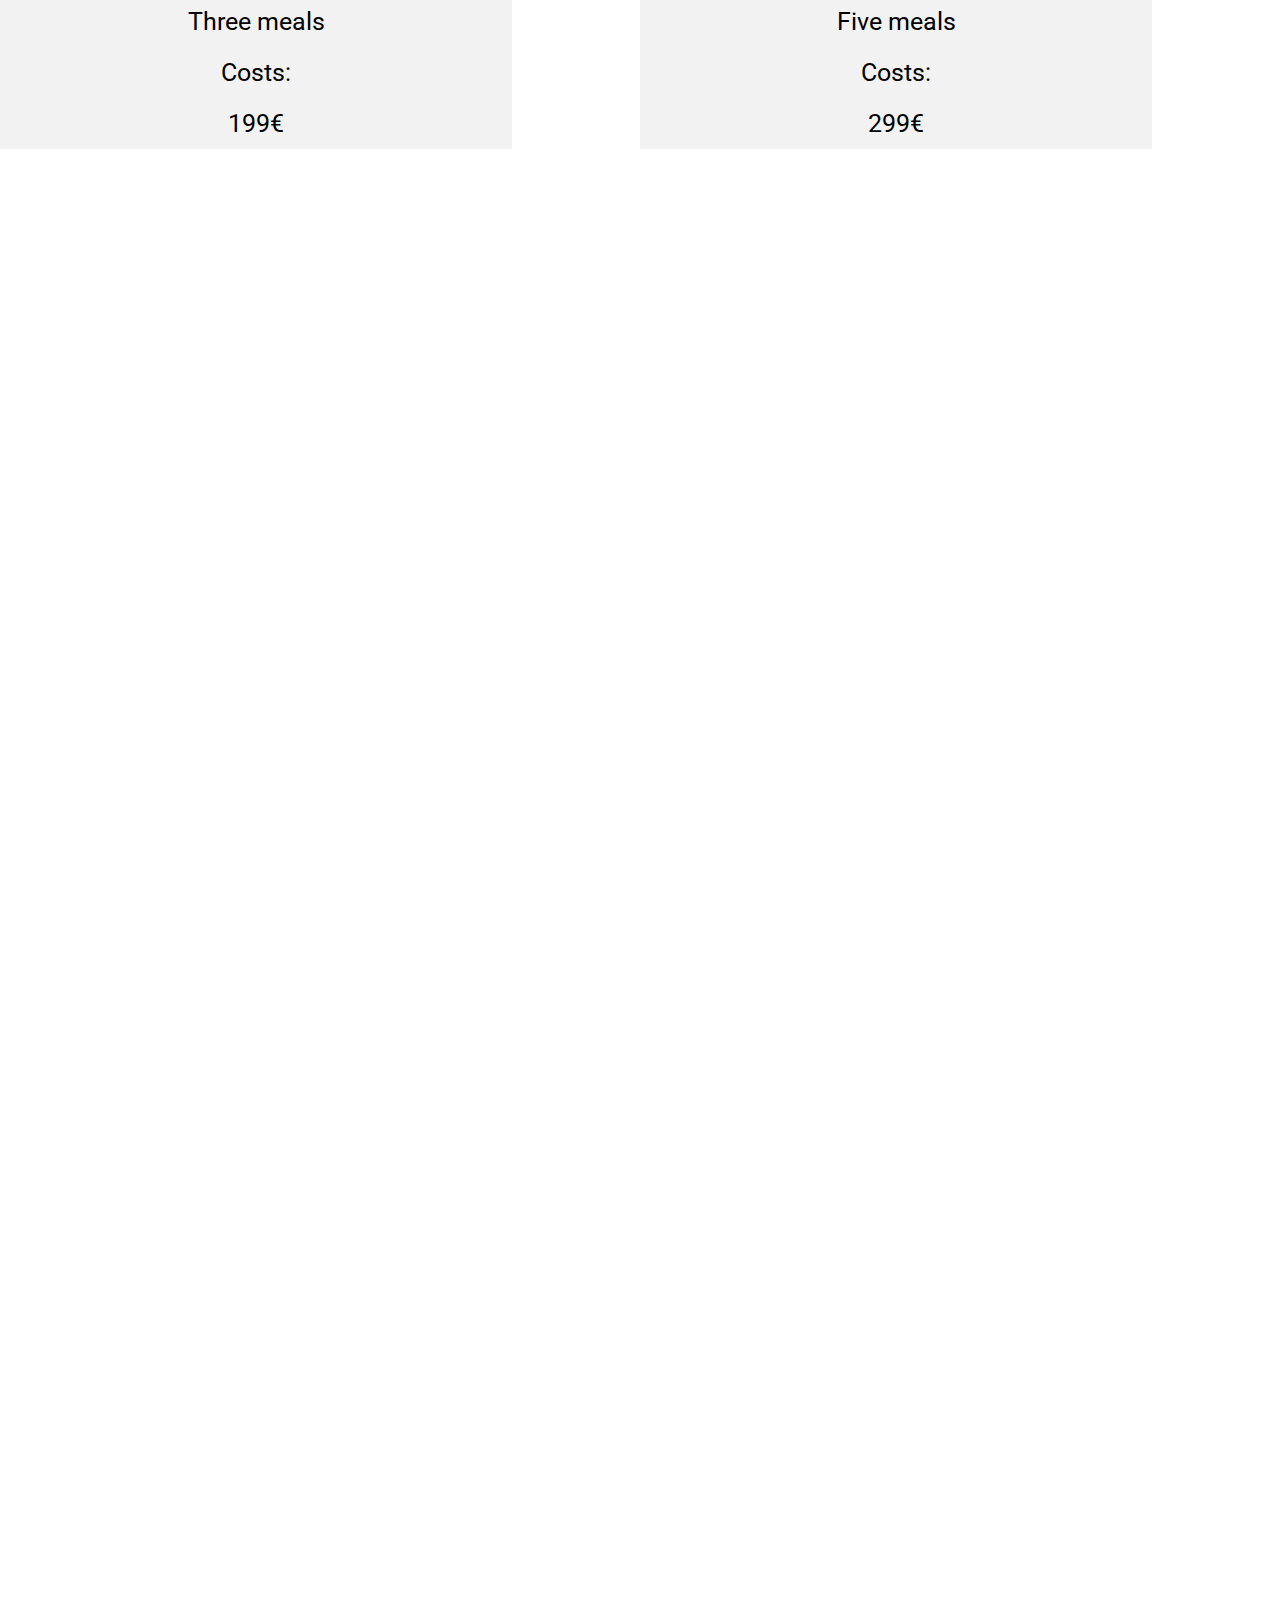
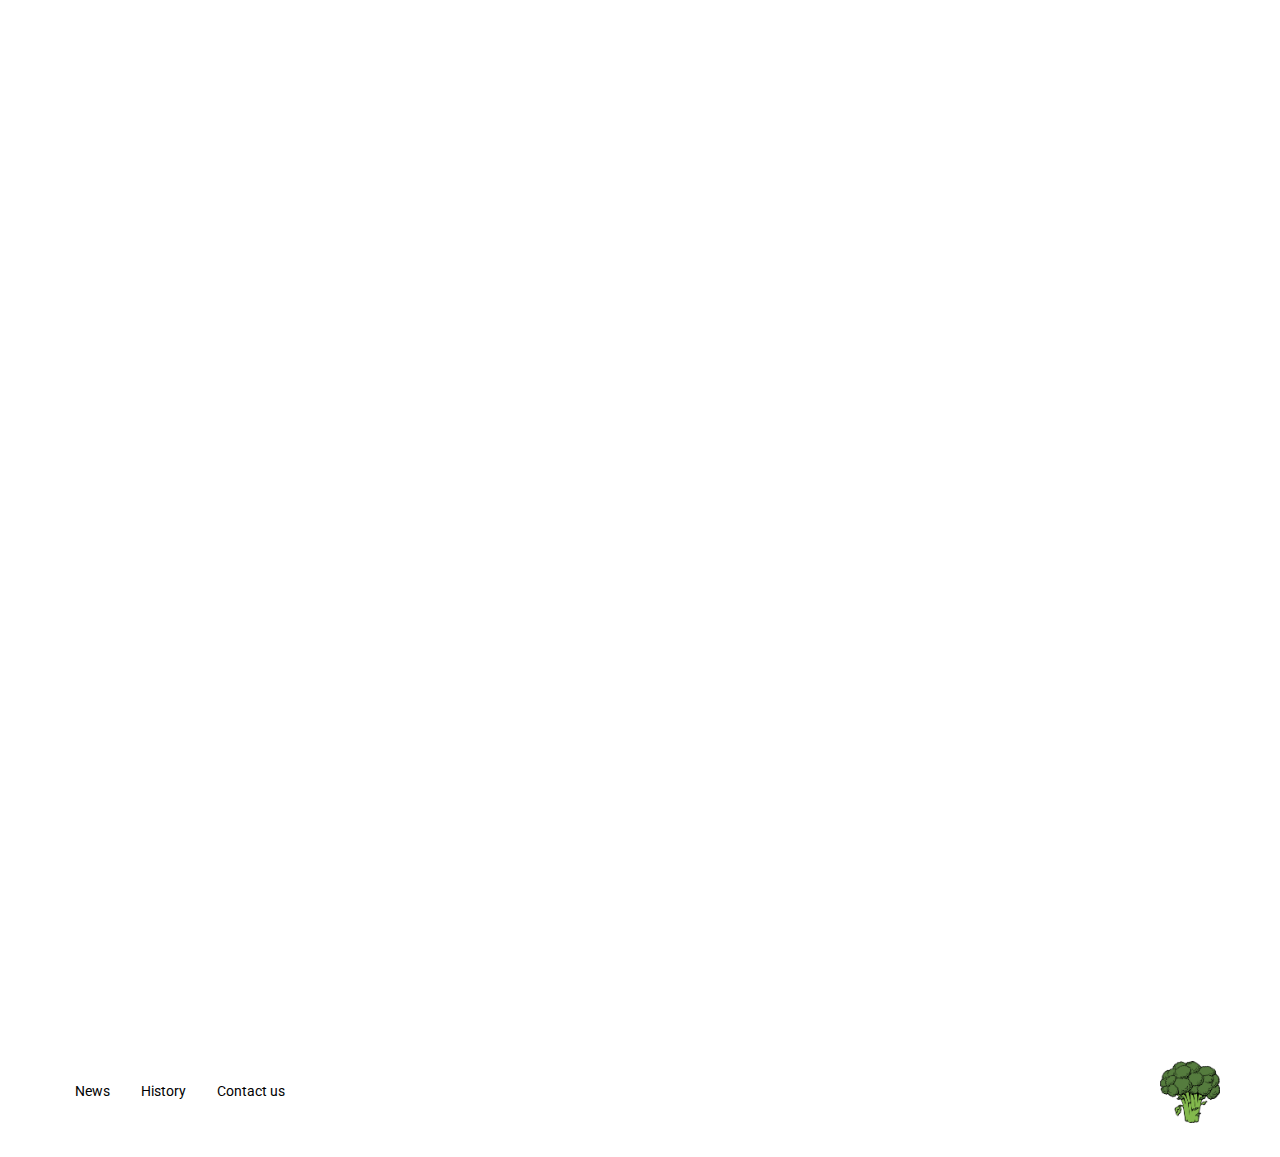
==== commit 2d4ca268: "updated things" ====
--- a/CODE/index_1.html
+++ b/CODE/index_1.html
@@ -14,10 +14,10 @@
         <img class="logo" src="logo.png" alt="logo">
         <nav>
             <ul>
-                <li><a href="#about">About</a></li>
-                <li><a href="#nutrition">Nutrition</a></li>
-                <li><a href="#review">Review</a></li>
-                <li><a href="#buy">Buy</a></li>
+                <li>About</li>
+                <li>Nutrition</li>
+                <li>Review</li>
+                <li>Buy</li>
             </ul>
         </nav>
     </header>
@@ -28,7 +28,7 @@
     </div>
 </div>
 <div class="gray">
-        <div id="about" class="about">
+        <div class="about">
             <div class="rubrik">
             <h3>Broccoli is a giant bundle of <br> unopened flowers."</h3>
             </div>
@@ -46,6 +46,26 @@
                 <p class="top">Rich in fiber. Good source of <br>platbased calcium, as well as<br> vitamins A, B, C, and K.</p>
             </div>
         </div>
+
+        <div id="review" class="review">
+                <div class="review-1">
+                    <img class="woman-desktop" src="woman-desktop.png" alt="">
+                    <div class="review-1-text">
+                    <div class="green-1">"</div>
+                    <h4>In terms of flu prevention, for my son I'll do a quick smoothie, usually with spinach, avocado and broccoli. And then I throw in some kiwis and green apples to sweeten it up.</h4>
+                    <div class="green-2">"</div>
+                </div>
+                </div>
+                <div class="review-2">
+                    <img class="broccoli-desktop" src="broccoli-desktop.png" alt="">
+                    <div class="review-1-text">
+                    <div class="green-1">"</div>
+                    <h4>You can boil it, fry it, steam it, roast it. The possibilities are endless!</h4>
+                    <div class="green-2">"</div>
+                </div> 
+                </div>
+            </div>
+
 <h1 class="heading-bag">Choose from our delightful broccoli-bags</h1>
 <div class="broccoli-bag">
     <div class="selling">
@@ -103,12 +123,12 @@
 </div>
 
 <footer>
-    <ul>
-        <li>News</li>
-        <li>History</li>
-        <li>Contact us</li>
-    </ul>
-    <img class="logo" src="logo.png" alt="">
+        <ul>
+            <li>News</li>
+            <li>History</li>
+            <li>Contact us</li>
+        </ul>
+        <img class="logo" src="logo.png" alt="">
 </footer>
 </body>
 </html>--- a/CODE/style_1.css
+++ b/CODE/style_1.css
@@ -37,13 +37,8 @@
 nav li {
     list-style: none;
     margin: 0 1.2vw 0vh 1.2vw;
-}
-
-nav a {
     font-size: 0.9rem;
     font-family: 'Roboto', sans-serif;
-    color: black;
-    text-decoration: none;
     cursor: pointer;
 }
 
@@ -57,13 +52,7 @@
     border-radius: 15px;
     padding: 7px 10px;
     margin: 0 0 0 1.2vw;
-    font-size: 0.9rem;
-    font-family: 'Roboto', sans-serif;
     align-self: center;
-}
-
-nav li:last-child a {
-    color: white;
 }
 
 nav li:last-child:hover {
@@ -130,7 +119,7 @@
 
 .about img {
     width: 100%;
-    max-width: 100px;
+    max-width: 300px;
     display: block;
     float: right;
     margin: 50px 0 0 20px;
@@ -174,7 +163,7 @@
 }
 
 .paragraf p {
-    margin: 0 25px 0 0;
+    margin: 0 20px 0 0;
 }
 
 .nutrition {
@@ -285,11 +274,12 @@
 }
 
 footer {
-    margin: 20px 20px;
+    margin: 60px;
     display: flex;
     justify-content: space-between;
     align-items: center;
     height: 10vh;
+    transition: all 1s ease;
 }
 
 footer ul {
@@ -410,6 +400,10 @@
     .buy-now p {
         font-size: 16px;
         margin-top: 0vw;
+    }
+
+    footer {
+        margin: 20px 60px;
     }
 
 }
@@ -551,7 +545,4 @@
     margin: 10vw 10vw 0 0;
 }
 
-
-
-
 }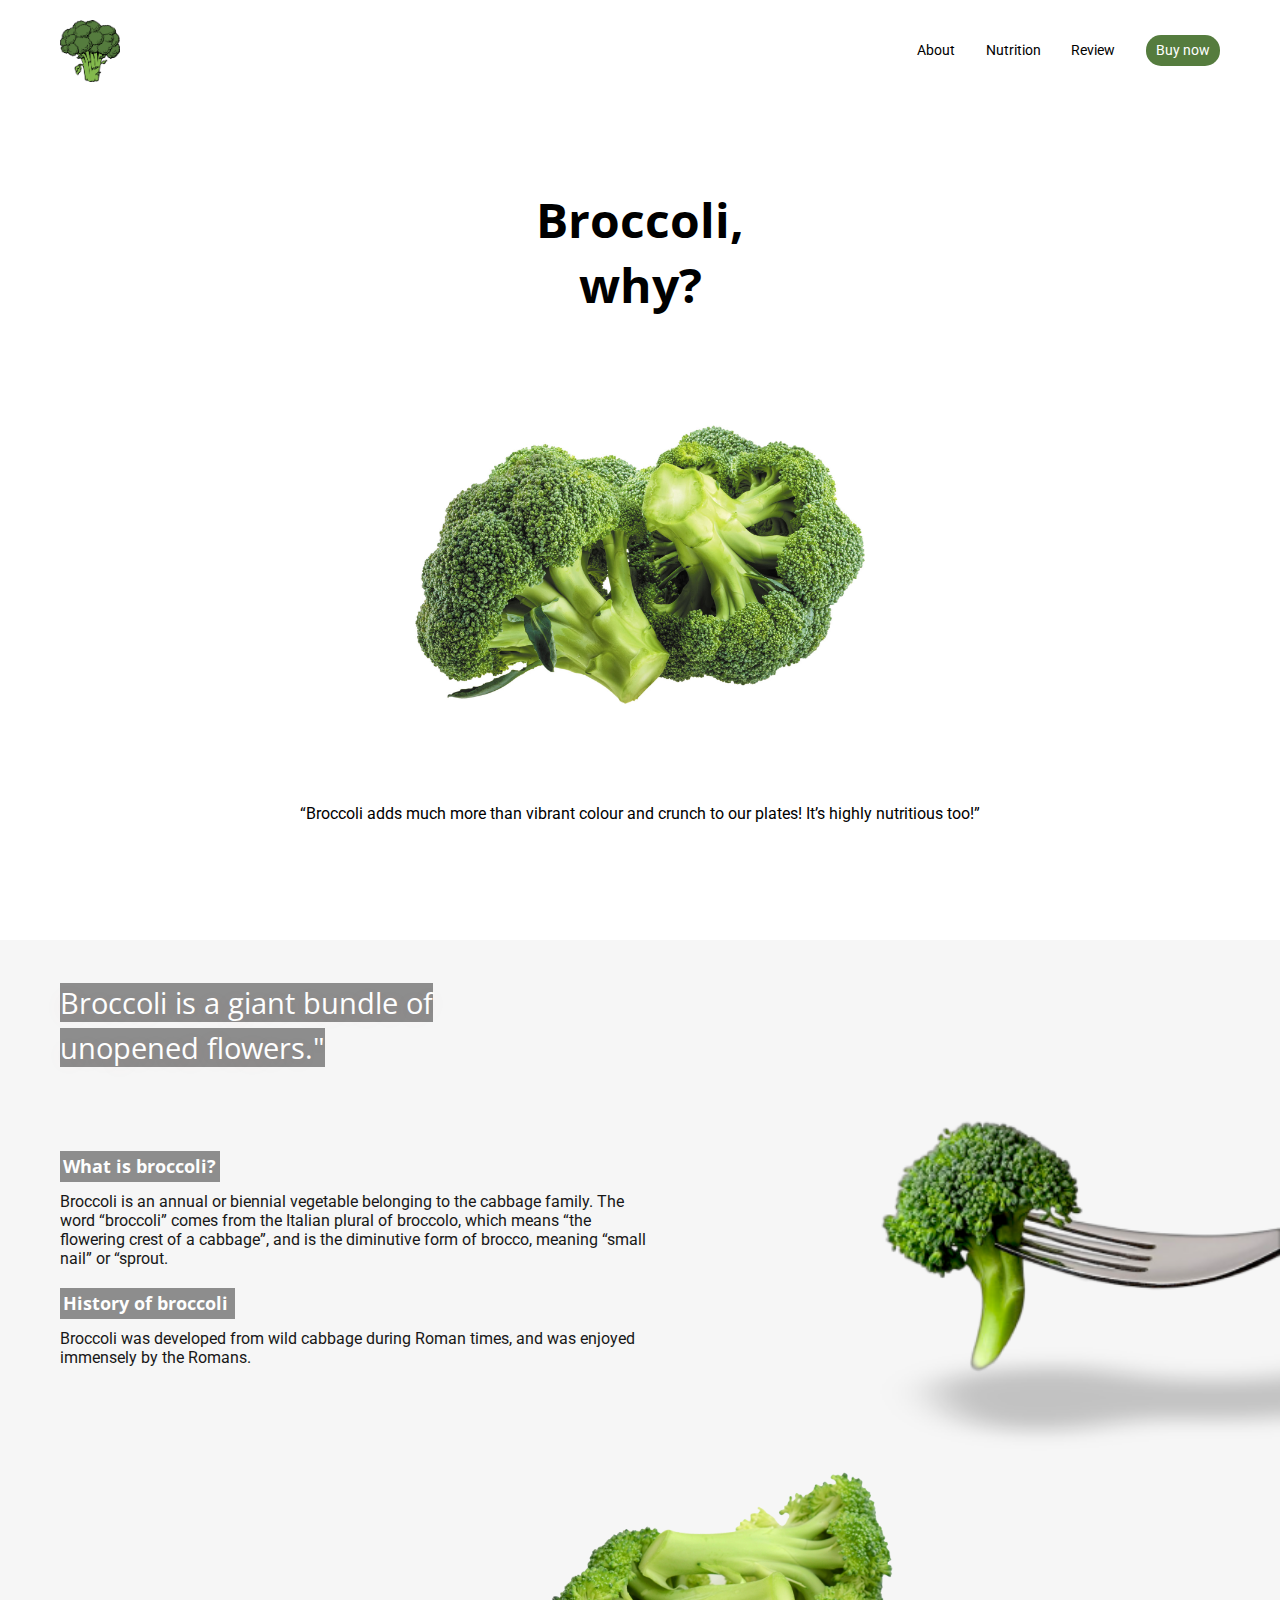
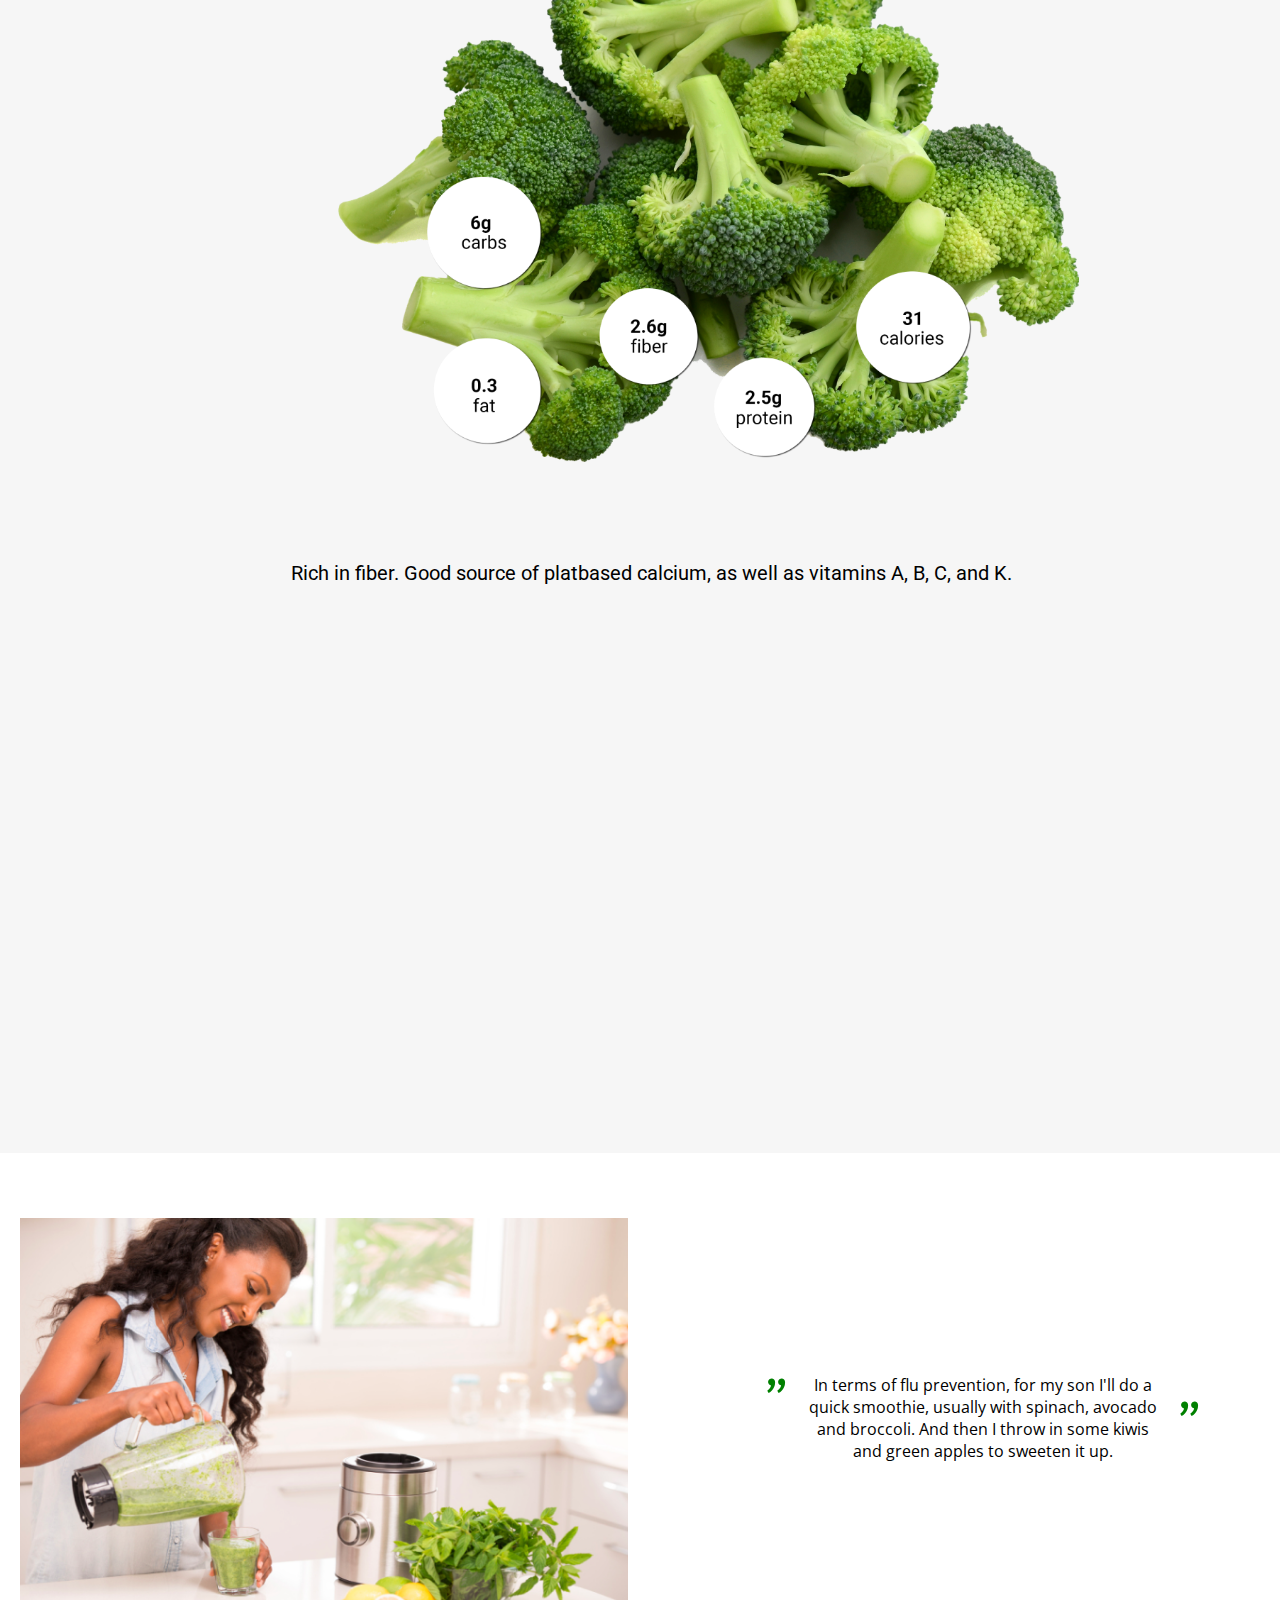
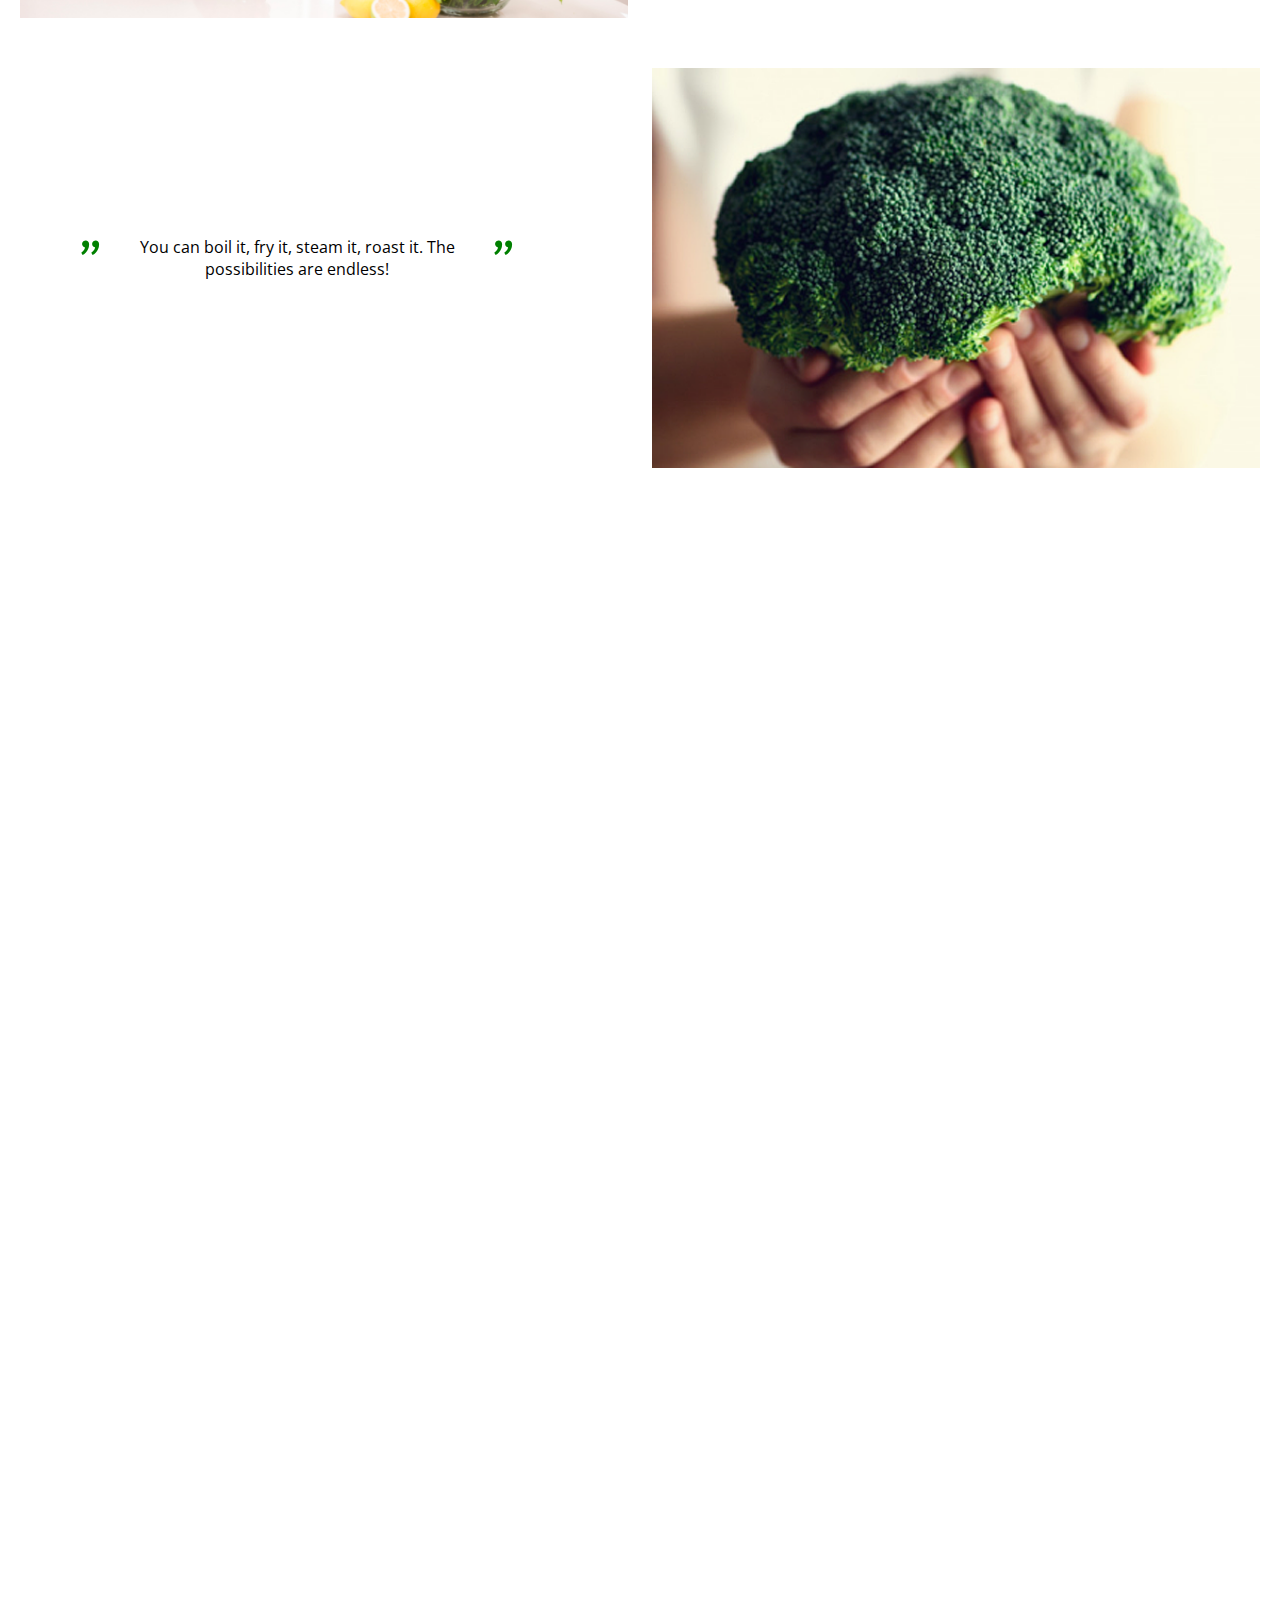
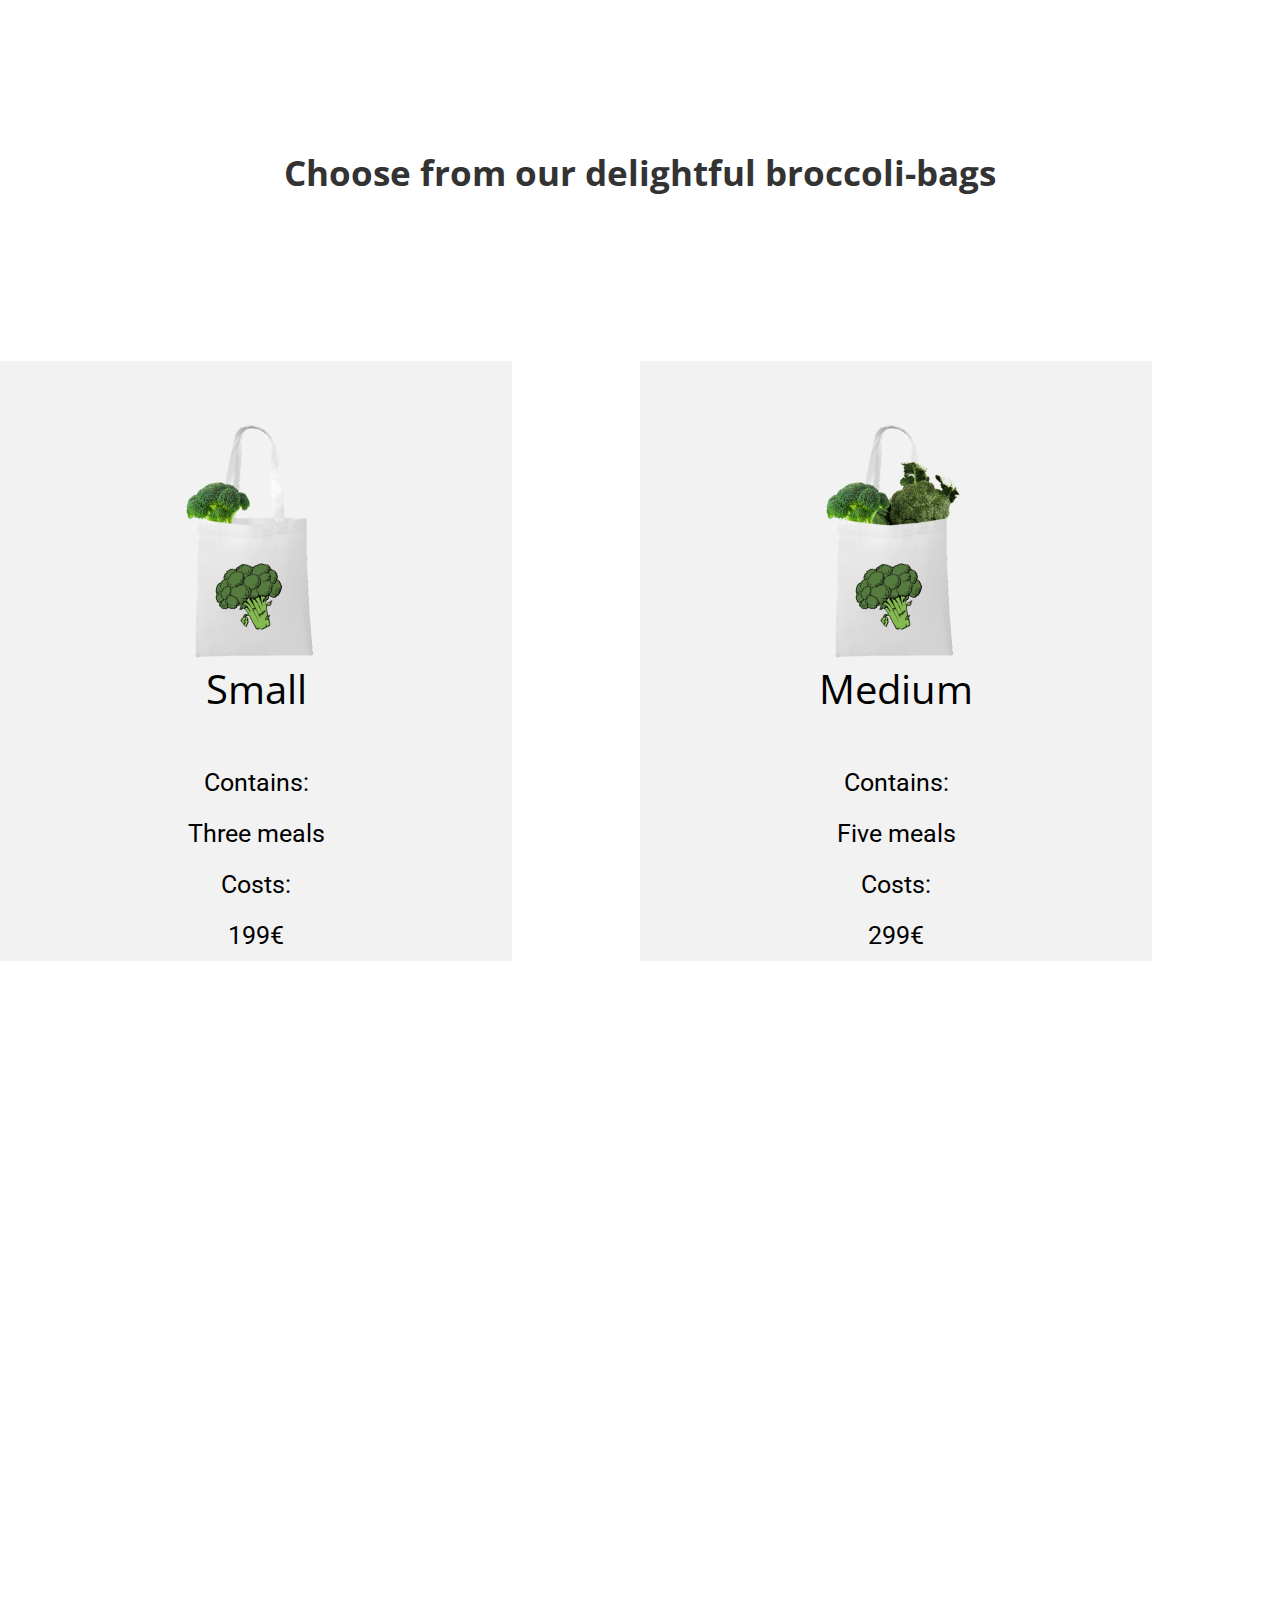
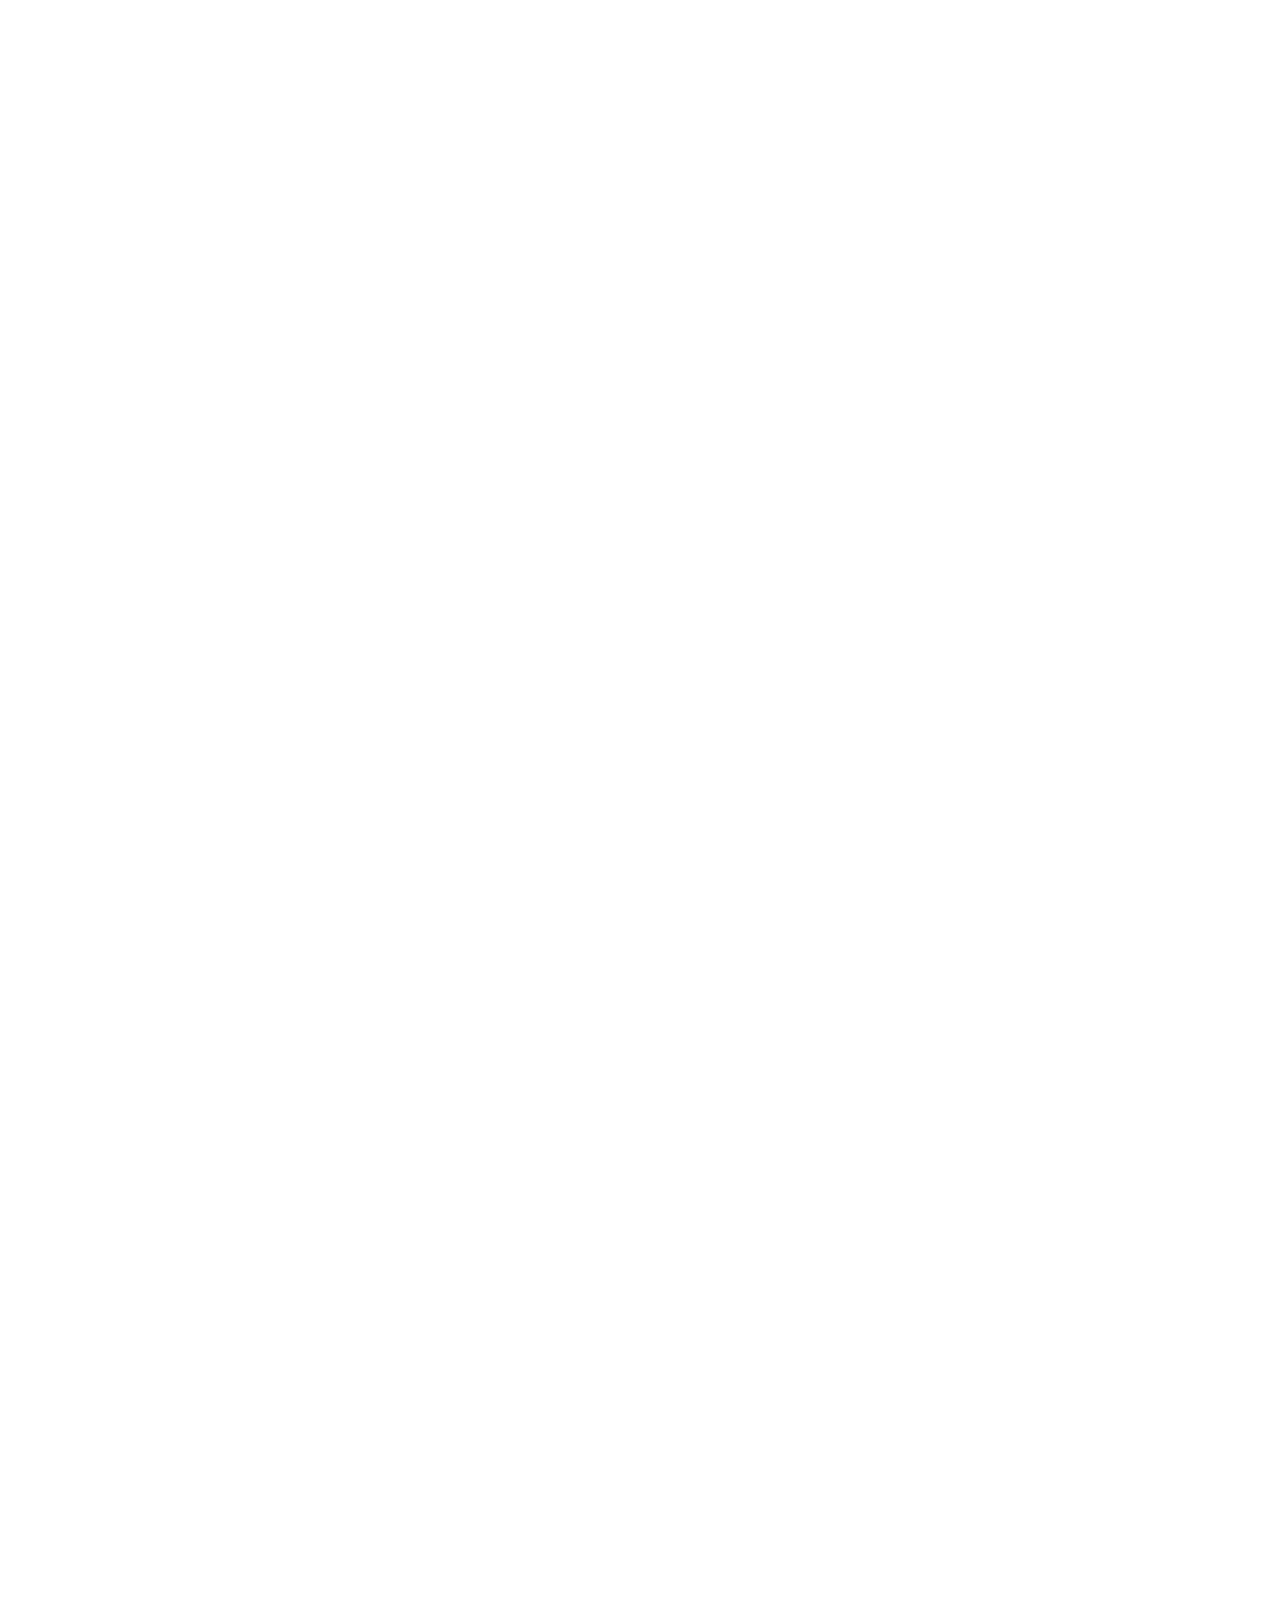
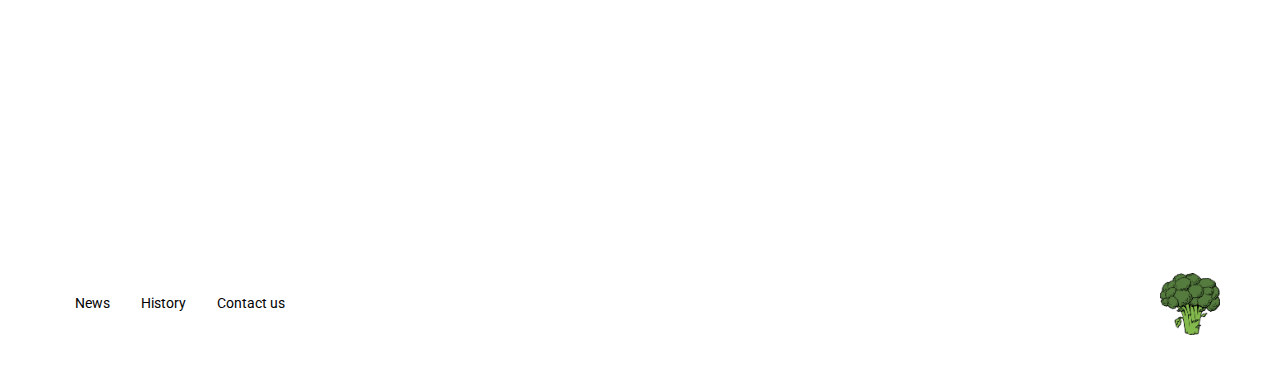
==== commit a3452b79: "add review and pictures" ====
--- a/CODE/index_1.html
+++ b/CODE/index_1.html
@@ -4,7 +4,7 @@
     <meta charset="UTF-8">
     <meta name="viewport" content="width=device-width, initial-scale=1.0">
     <meta http-equiv="X-UA-Compatible" content="ie=edge">
-    <link href="https://fonts.googleapis.com/css?family=Open+Sans:400,700|Roboto:400,500&display=swap" rel="stylesheet">
+    <link href="https://fonts.googleapis.com/css?family=Open+Sans:400,700|Roboto:400,500|Catamaran&display=swap" rel="stylesheet">
     <link rel="stylesheet" href="style_1.css">
     <title>Document</title>
 </head>
@@ -14,10 +14,10 @@
         <img class="logo" src="logo.png" alt="logo">
         <nav>
             <ul>
-                <li>About</li>
-                <li>Nutrition</li>
-                <li>Review</li>
-                <li>Buy</li>
+                <li><a href="#about">About</a></li>
+                <li><a href="#nutrition">Nutrition</a></li>
+                <li><a href="#review">Review</a></li>
+                <li><a href="#buy">Buy</a></li>
             </ul>
         </nav>
     </header>
@@ -28,7 +28,7 @@
     </div>
 </div>
 <div class="gray">
-        <div class="about">
+        <div id="about" class="about">
             <div class="rubrik">
             <h3>Broccoli is a giant bundle of <br> unopened flowers."</h3>
             </div>
--- a/CODE/style_1.css
+++ b/CODE/style_1.css
@@ -37,8 +37,13 @@
 nav li {
     list-style: none;
     margin: 0 1.2vw 0vh 1.2vw;
+}
+
+nav a {
     font-size: 0.9rem;
     font-family: 'Roboto', sans-serif;
+    color: black;
+    text-decoration: none;
     cursor: pointer;
 }
 
@@ -52,7 +57,13 @@
     border-radius: 15px;
     padding: 7px 10px;
     margin: 0 0 0 1.2vw;
+    font-size: 0.9rem;
+    font-family: 'Roboto', sans-serif;
     align-self: center;
+}
+
+nav li:last-child a {
+    color: white;
 }
 
 nav li:last-child:hover {
@@ -82,7 +93,7 @@
     text-align: center;
     font-family: 'Roboto', sans-serif;
     font-size: 1rem;
-    margin: 20px;
+    margin: 50px;
 }
 
 .gray {
@@ -178,6 +189,49 @@
     margin: 0 0 0 -25vw;
 }
 
+.review {
+    height: auto;
+    margin: 40px 20px 0px;
+}
+
+.woman-desktop {
+    width: 100%;
+    margin-bottom: 0px;
+}
+
+.green-1, .green-2 {
+    visibility: hidden;
+}
+
+.review h4 {
+    font-family: "Open Sans", sans-serif;
+    font-weight: normal;
+    font-size: 15px;
+    margin: 0px 0px 20px;
+    padding: 0px;
+}
+
+.review h4::before {
+    content: "\"";
+}
+
+.review h4::after {
+    content: "\"";
+}
+
+.review-1 {
+    height: auto;
+}
+
+.review-2 {
+    height: auto;
+}
+
+.broccoli-desktop {
+    width: 100%;
+    margin-bottom: 0px;
+}
+
 .top {
     visibility: hidden;
     margin: 15vw 0 20vw 7vw;
@@ -274,7 +328,7 @@
 }
 
 footer {
-    margin: 60px;
+    margin: 20px 20px;
     display: flex;
     justify-content: space-between;
     align-items: center;
@@ -364,6 +418,77 @@
         max-width: 900px;
         margin: 0 0 0 -22vw;
     }
+
+    .review-1 {
+        width: 100%;
+        height: 50vh;
+        display: flex;
+        justify-content: space-between;
+        align-items: center;
+    }
+
+    .woman-desktop {
+        width: 50%;
+        max-width: 608px;
+        max-height: 400px;
+    }
+
+    .review-1-text {
+        display: flex;
+        text-align: center;
+        justify-content: center;
+        width: 35%;
+        min-width: 250px;
+        margin: 60px;
+    }
+
+    .green-1 {
+        align-self: flex-start;
+        color: green;
+        font-size: 4rem;
+        visibility: visible;
+        font-family: 'Catamaran', sans-serif;
+    }
+
+    .review h4 {
+        font-family: "Open Sans", sans-serif;
+        font-style: normal;
+        font-weight: normal;
+        font-size: 16px;
+        margin: 20px;
+    }
+
+    .review h4::before {
+        content: "";
+    }
+
+    .review h4::after {
+        content: "";
+    }
+
+    .green-2 {
+        align-self: flex-end;
+        color: green;
+        font-size: 4rem;
+        visibility: visible;
+        font-family: 'Catamaran', sans-serif;
+    }
+
+    .review-2 {
+        width: 100%;
+        height: 50vh;
+        display: flex;
+        justify-content: space-between;
+        flex-direction: row-reverse;
+        align-items: center;
+    }
+
+    .broccoli-desktop {
+        width: 50%;
+        max-width: 608px;
+        max-height: 400px;
+    }
+    
 
     .bottom {
         font-size: 25px;
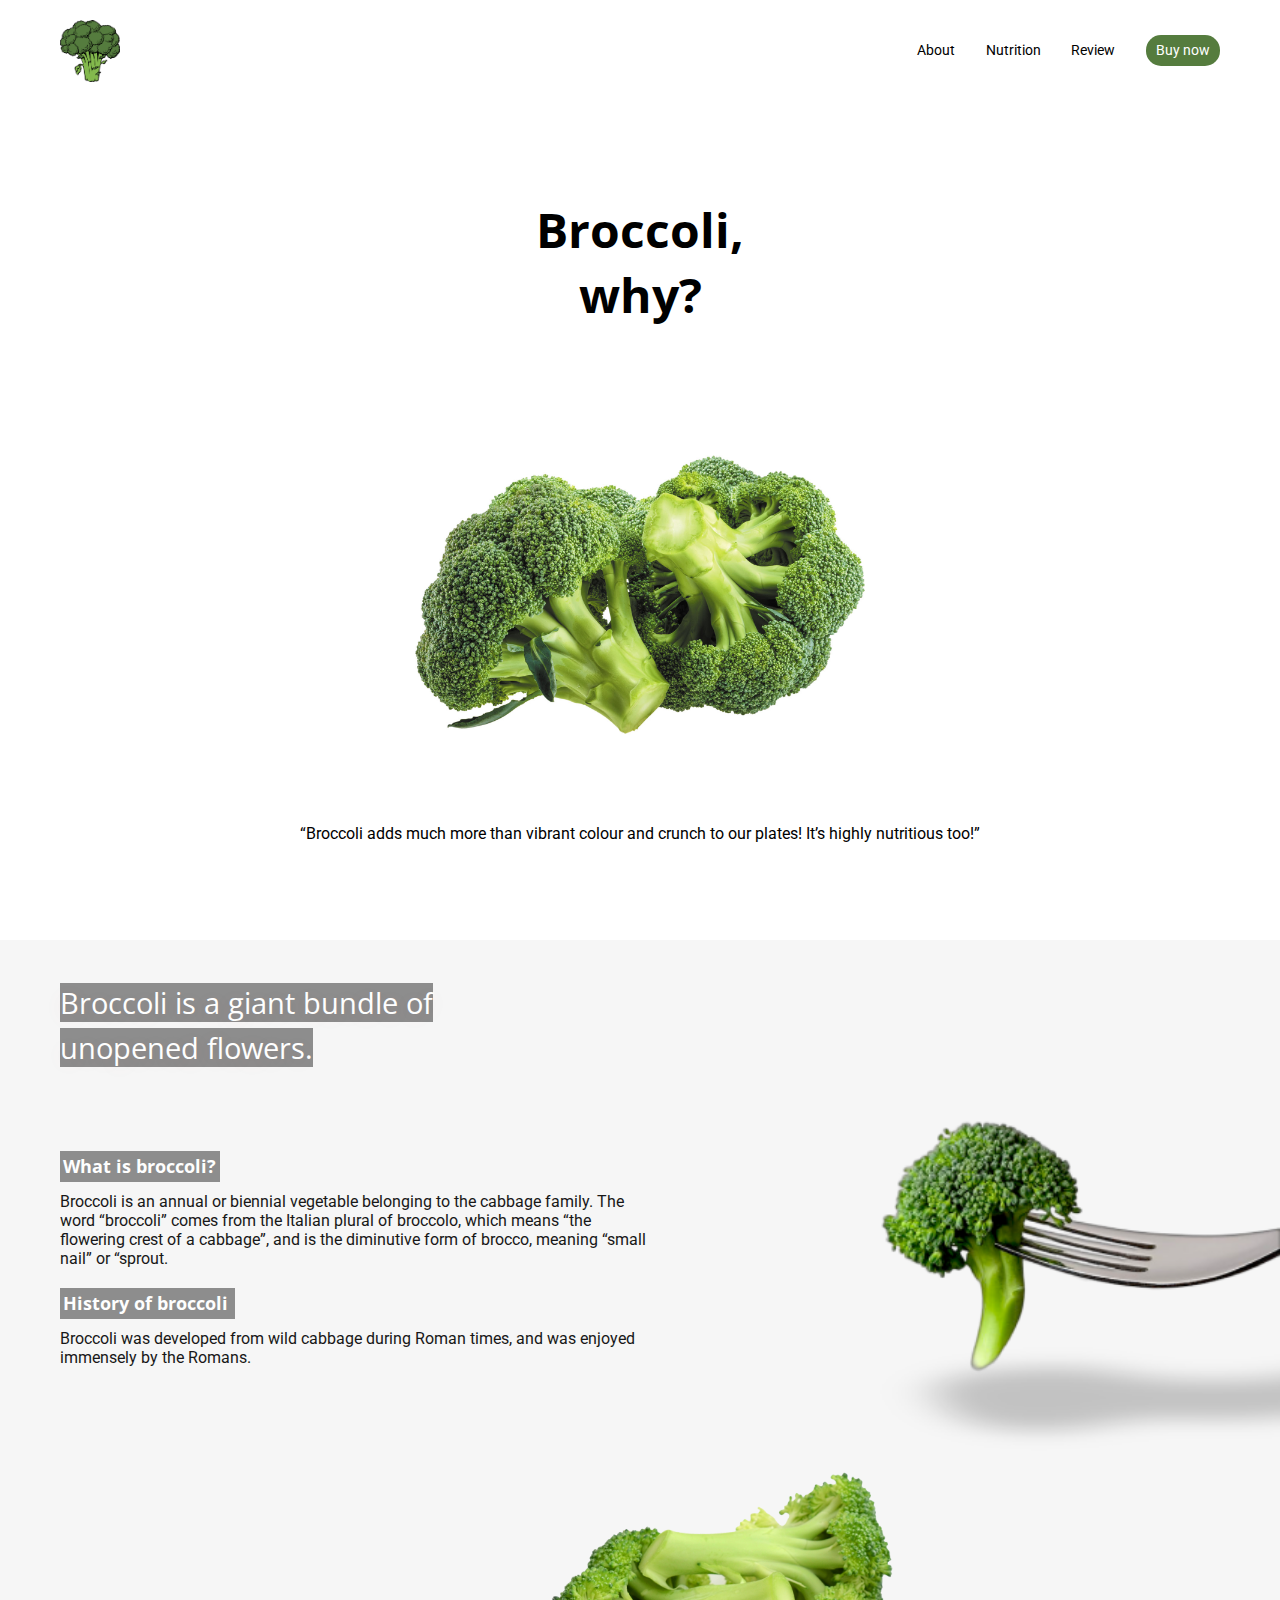
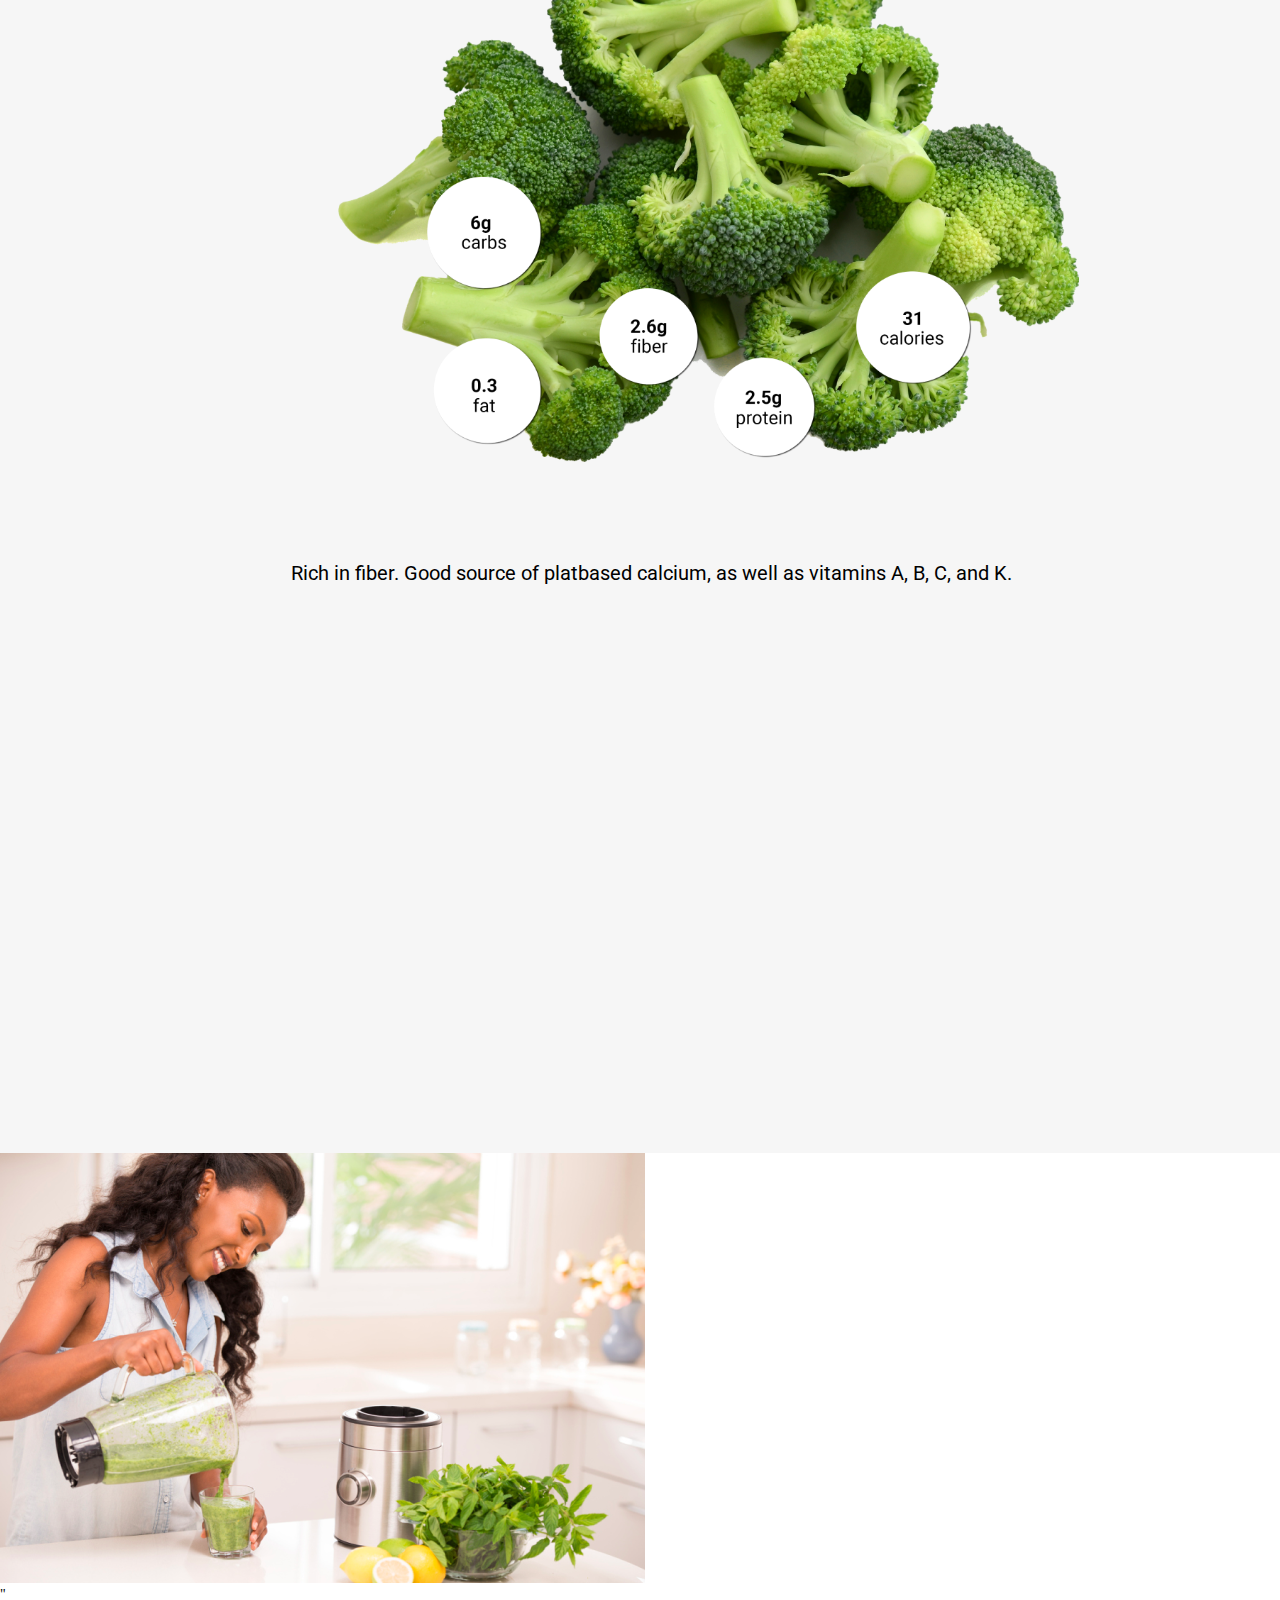
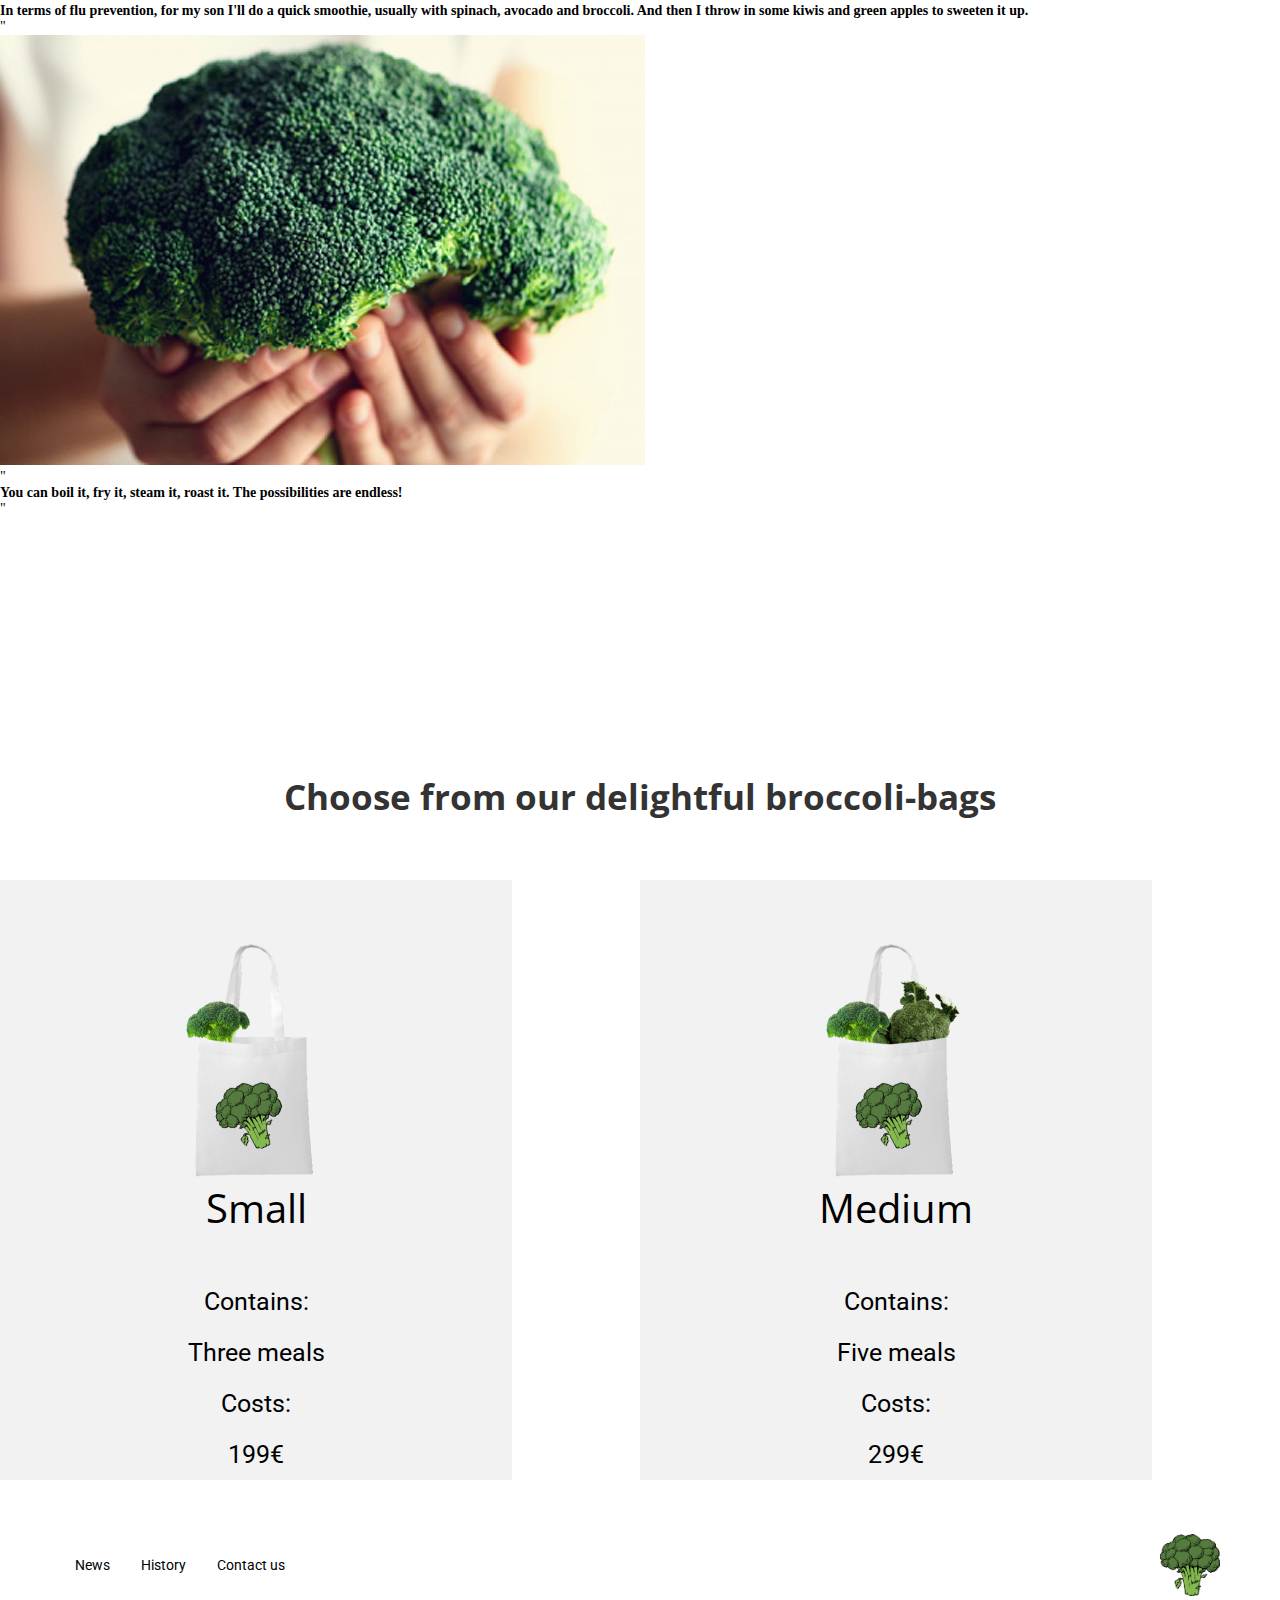
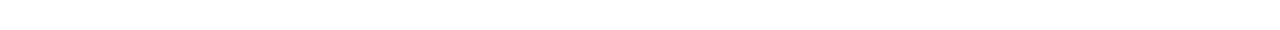
==== commit 6280a04a: "updated everything" ====
--- a/CODE/index_1.html
+++ b/CODE/index_1.html
@@ -4,7 +4,7 @@
     <meta charset="UTF-8">
     <meta name="viewport" content="width=device-width, initial-scale=1.0">
     <meta http-equiv="X-UA-Compatible" content="ie=edge">
-    <link href="https://fonts.googleapis.com/css?family=Open+Sans:400,700|Roboto:400,500|Catamaran&display=swap" rel="stylesheet">
+    <link href="https://fonts.googleapis.com/css?family=Open+Sans:400,700|Roboto:400,500&display=swap" rel="stylesheet">
     <link rel="stylesheet" href="style_1.css">
     <title>Document</title>
 </head>
@@ -14,10 +14,10 @@
         <img class="logo" src="logo.png" alt="logo">
         <nav>
             <ul>
-                <li><a href="#about">About</a></li>
-                <li><a href="#nutrition">Nutrition</a></li>
-                <li><a href="#review">Review</a></li>
-                <li><a href="#buy">Buy</a></li>
+                <li>About</li>
+                <li>Nutrition</li>
+                <li>Review</li>
+                <li>Buy</li>
             </ul>
         </nav>
     </header>
@@ -28,9 +28,9 @@
     </div>
 </div>
 <div class="gray">
-        <div id="about" class="about">
+        <div class="about">
             <div class="rubrik">
-            <h3>Broccoli is a giant bundle of <br> unopened flowers."</h3>
+            <h3>Broccoli is a giant bundle of <br> unopened flowers.</h3>
             </div>
             <img src="broccoli2.png">
             <div class="paragraf">
@@ -99,7 +99,7 @@
     <div class="broccoli-div">
         <h1>Small</h1>
         <img src="broccoli6_big.png">
-        <p>Contains: <br> Three meals <br> Costs: <br> 199€</p>
+        <p>Contains: Three meals <br> Costs: 199€</p>
         <div class="buy-now">
             <p>Buy now</p>
         </div>
@@ -107,7 +107,7 @@
     <div class="broccoli-div">
         <h1>Medium</h1>
         <img src="broccoli8_big.png">
-        <p>Contains: <br> Five meals <br> Costs: <br> 299€</p>
+        <p>Contains: Five meals <br> Costs: 299€</p>
         <div class="buy-now">
             <p>Buy now</p>
         </div>
@@ -115,13 +115,13 @@
     <div class="broccoli-div">
         <h1>Large</h1>
         <img src="broccoli9_big.png">
-        <p>Contains: <br> Nine meals <br> Costs: <br> 399€</p>
+        <p>Contains: Nine meals <br>Costs: 399€</p>
         <div class="buy-now">
             <p>Buy now</p>
         </div>
     </div>
 </div>
-
+ 
 <footer>
         <ul>
             <li>News</li>
--- a/CODE/style_1.css
+++ b/CODE/style_1.css
@@ -37,13 +37,8 @@
 nav li {
     list-style: none;
     margin: 0 1.2vw 0vh 1.2vw;
-}
-
-nav a {
     font-size: 0.9rem;
     font-family: 'Roboto', sans-serif;
-    color: black;
-    text-decoration: none;
     cursor: pointer;
 }
 
@@ -57,13 +52,7 @@
     border-radius: 15px;
     padding: 7px 10px;
     margin: 0 0 0 1.2vw;
-    font-size: 0.9rem;
-    font-family: 'Roboto', sans-serif;
     align-self: center;
-}
-
-nav li:last-child a {
-    color: white;
 }
 
 nav li:last-child:hover {
@@ -93,7 +82,7 @@
     text-align: center;
     font-family: 'Roboto', sans-serif;
     font-size: 1rem;
-    margin: 50px;
+    margin: 20px;
 }
 
 .gray {
@@ -189,49 +178,6 @@
     margin: 0 0 0 -25vw;
 }
 
-.review {
-    height: auto;
-    margin: 40px 20px 0px;
-}
-
-.woman-desktop {
-    width: 100%;
-    margin-bottom: 0px;
-}
-
-.green-1, .green-2 {
-    visibility: hidden;
-}
-
-.review h4 {
-    font-family: "Open Sans", sans-serif;
-    font-weight: normal;
-    font-size: 15px;
-    margin: 0px 0px 20px;
-    padding: 0px;
-}
-
-.review h4::before {
-    content: "\"";
-}
-
-.review h4::after {
-    content: "\"";
-}
-
-.review-1 {
-    height: auto;
-}
-
-.review-2 {
-    height: auto;
-}
-
-.broccoli-desktop {
-    width: 100%;
-    margin-bottom: 0px;
-}
-
 .top {
     visibility: hidden;
     margin: 15vw 0 20vw 7vw;
@@ -256,14 +202,12 @@
     font-style: normal;
     font-weight: bold;
     font-size: 35px;
-    line-height: 52px;
     text-align: center;
     color: #333333;
-    line-height: 20vw;
 }
 
 .broccoli-bag-desktop {
-    visibility: hidden;
+    display: none;
 }
 
 .heading-bag-desktop {
@@ -328,7 +272,7 @@
 }
 
 footer {
-    margin: 20px 20px;
+    margin: 60px;
     display: flex;
     justify-content: space-between;
     align-items: center;
@@ -419,77 +363,6 @@
         margin: 0 0 0 -22vw;
     }
 
-    .review-1 {
-        width: 100%;
-        height: 50vh;
-        display: flex;
-        justify-content: space-between;
-        align-items: center;
-    }
-
-    .woman-desktop {
-        width: 50%;
-        max-width: 608px;
-        max-height: 400px;
-    }
-
-    .review-1-text {
-        display: flex;
-        text-align: center;
-        justify-content: center;
-        width: 35%;
-        min-width: 250px;
-        margin: 60px;
-    }
-
-    .green-1 {
-        align-self: flex-start;
-        color: green;
-        font-size: 4rem;
-        visibility: visible;
-        font-family: 'Catamaran', sans-serif;
-    }
-
-    .review h4 {
-        font-family: "Open Sans", sans-serif;
-        font-style: normal;
-        font-weight: normal;
-        font-size: 16px;
-        margin: 20px;
-    }
-
-    .review h4::before {
-        content: "";
-    }
-
-    .review h4::after {
-        content: "";
-    }
-
-    .green-2 {
-        align-self: flex-end;
-        color: green;
-        font-size: 4rem;
-        visibility: visible;
-        font-family: 'Catamaran', sans-serif;
-    }
-
-    .review-2 {
-        width: 100%;
-        height: 50vh;
-        display: flex;
-        justify-content: space-between;
-        flex-direction: row-reverse;
-        align-items: center;
-    }
-
-    .broccoli-desktop {
-        width: 50%;
-        max-width: 608px;
-        max-height: 400px;
-    }
-    
-
     .bottom {
         font-size: 25px;
         line-height: 35px;
@@ -512,7 +385,7 @@
     }
 
     .heading-bag {
-        margin-top: 90vw;
+        margin-top: 20vw;
     }
 
     .buy-now {
@@ -581,25 +454,51 @@
     .top {
         visibility: visible;
         font-size: 20px;
-        line-height: 35px;
         margin: -65vw 0 0 20vw;
         position: absolute;
         top: 1;
         bottom: 1;
-    }
+        font-style: normal;
+        font-weight: normal;
+        color: #FFFFFF;
+        opacity: 0.9;
+        text-shadow: 0px 4px 20px rgba(187, 61, 61, 0.1);
+        background-color: #828282;
+        line-height: 30px;
+        display: inline;
+    }
+
 
 .broccoli-bag {
-    visibility: hidden;
+    display: none;
 }
 .heading-bag {
-    visibility: hidden;
-}
+    display: none;
+}
+
+.selling {
+    display: none;
+}
+
+.selling img {
+    display: none;
+}
+
+.selling h6 {
+    display: none;
+}
+
+.selling p {
+    display: none;
+}
+
 
 .broccoli-bag-desktop {
     visibility: visible;
     display: flex;
     flex-direction: row;
-    justify-content: space-around;
+    justify-content: center;
+    margin-bottom: 9vw;
 
 }
 
@@ -623,6 +522,7 @@
     text-align: center;
     color: #000000;
     margin-bottom: 3vw;
+    margin-block-start: 0em;
 }
 
 .broccoli-div p {
@@ -634,6 +534,7 @@
     color: #000000;
     text-align: center;
     margin-top: 10px;
+    margin-bottom: -30px;  
 }
 
 
@@ -664,10 +565,8 @@
     width: 80vw;
     height: 429px;
     background: #F2F2F2;
-    display: flex;
     flex-direction: column;
     align-items: center;
     margin: 10vw 10vw 0 0;
 }
-
 }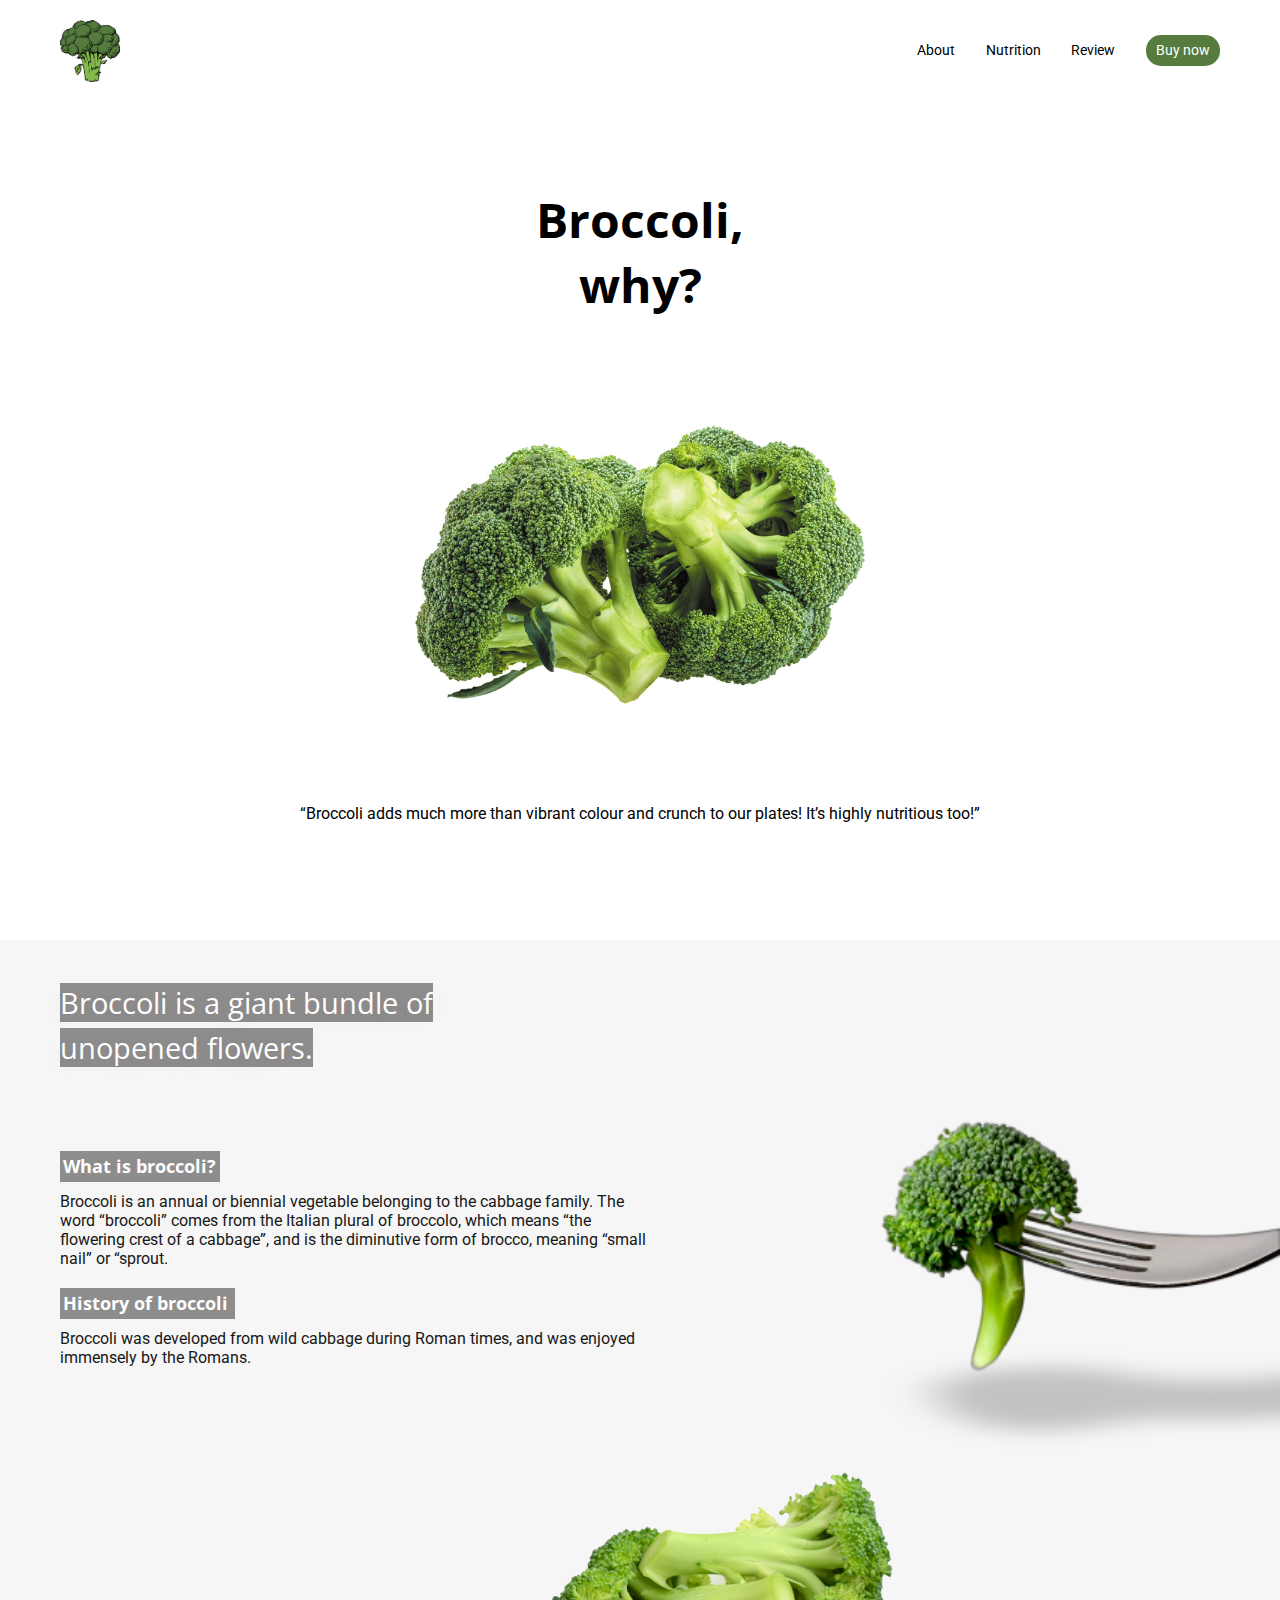
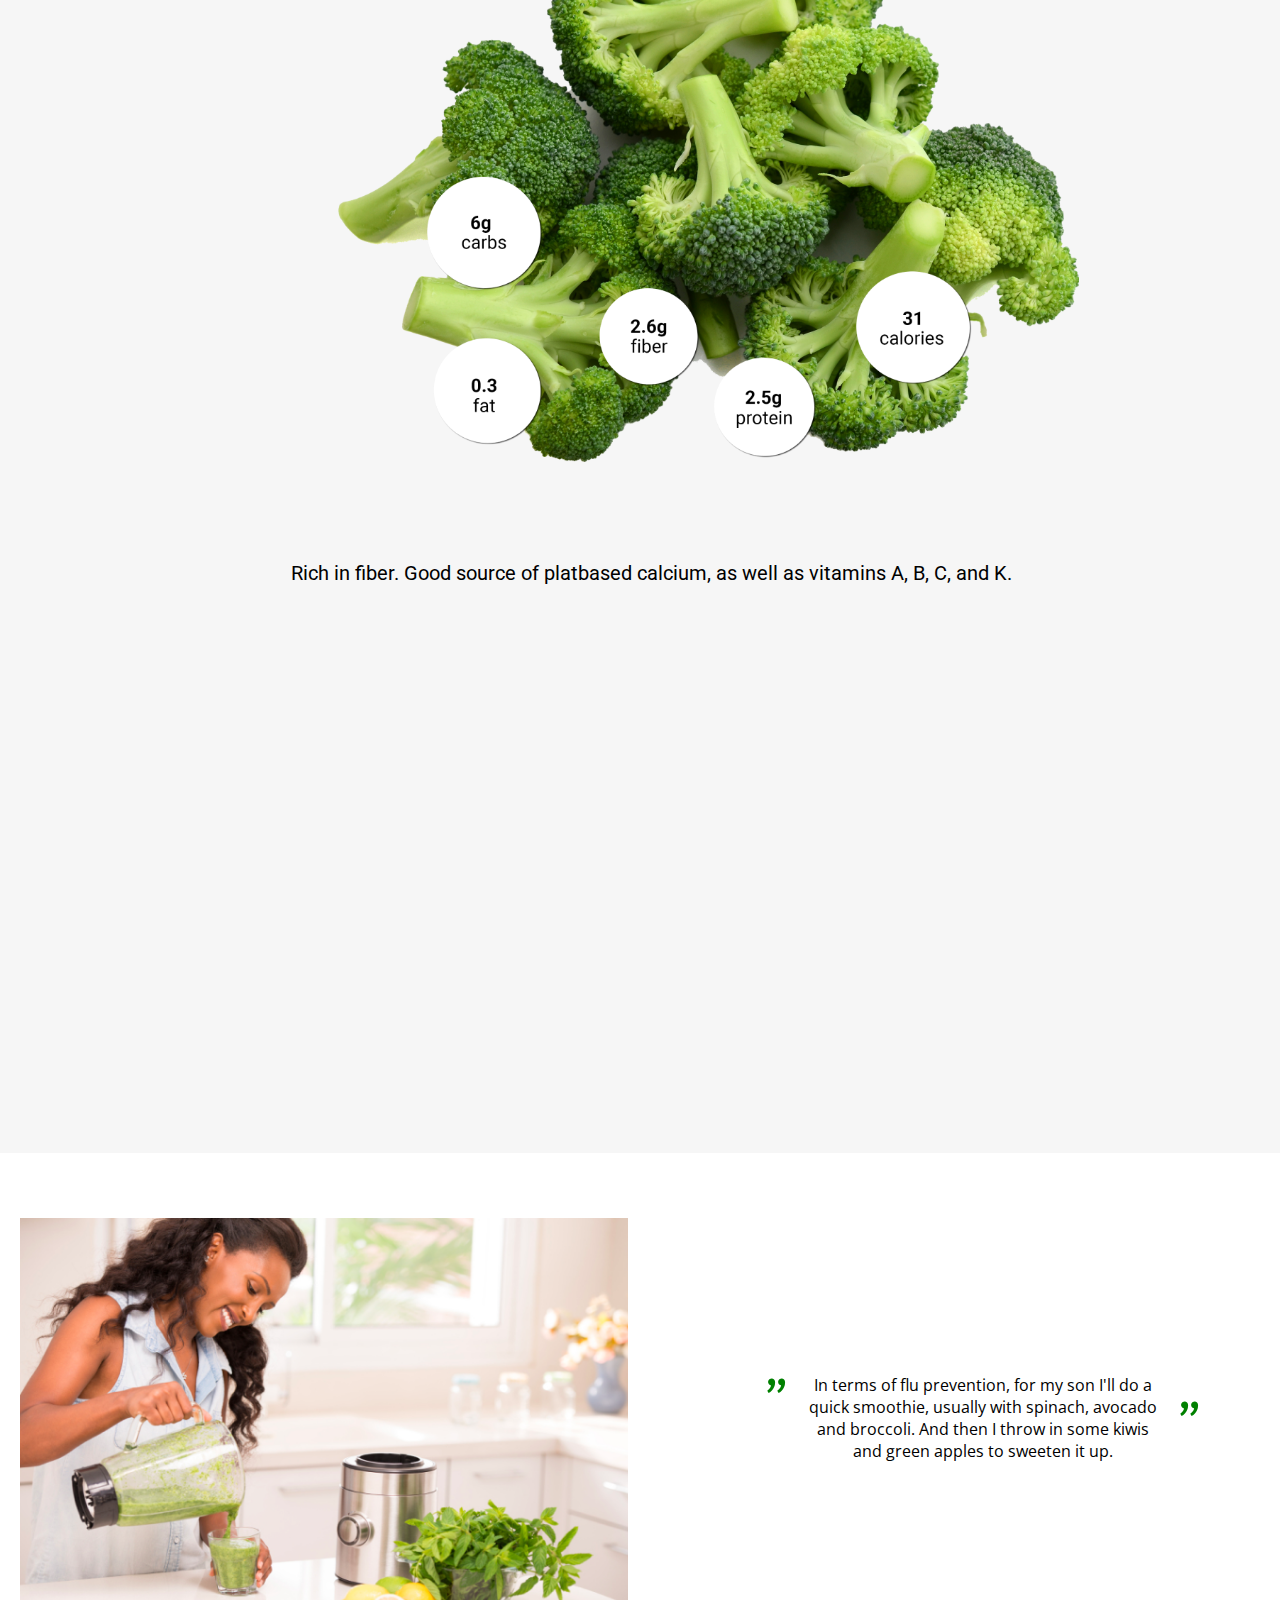
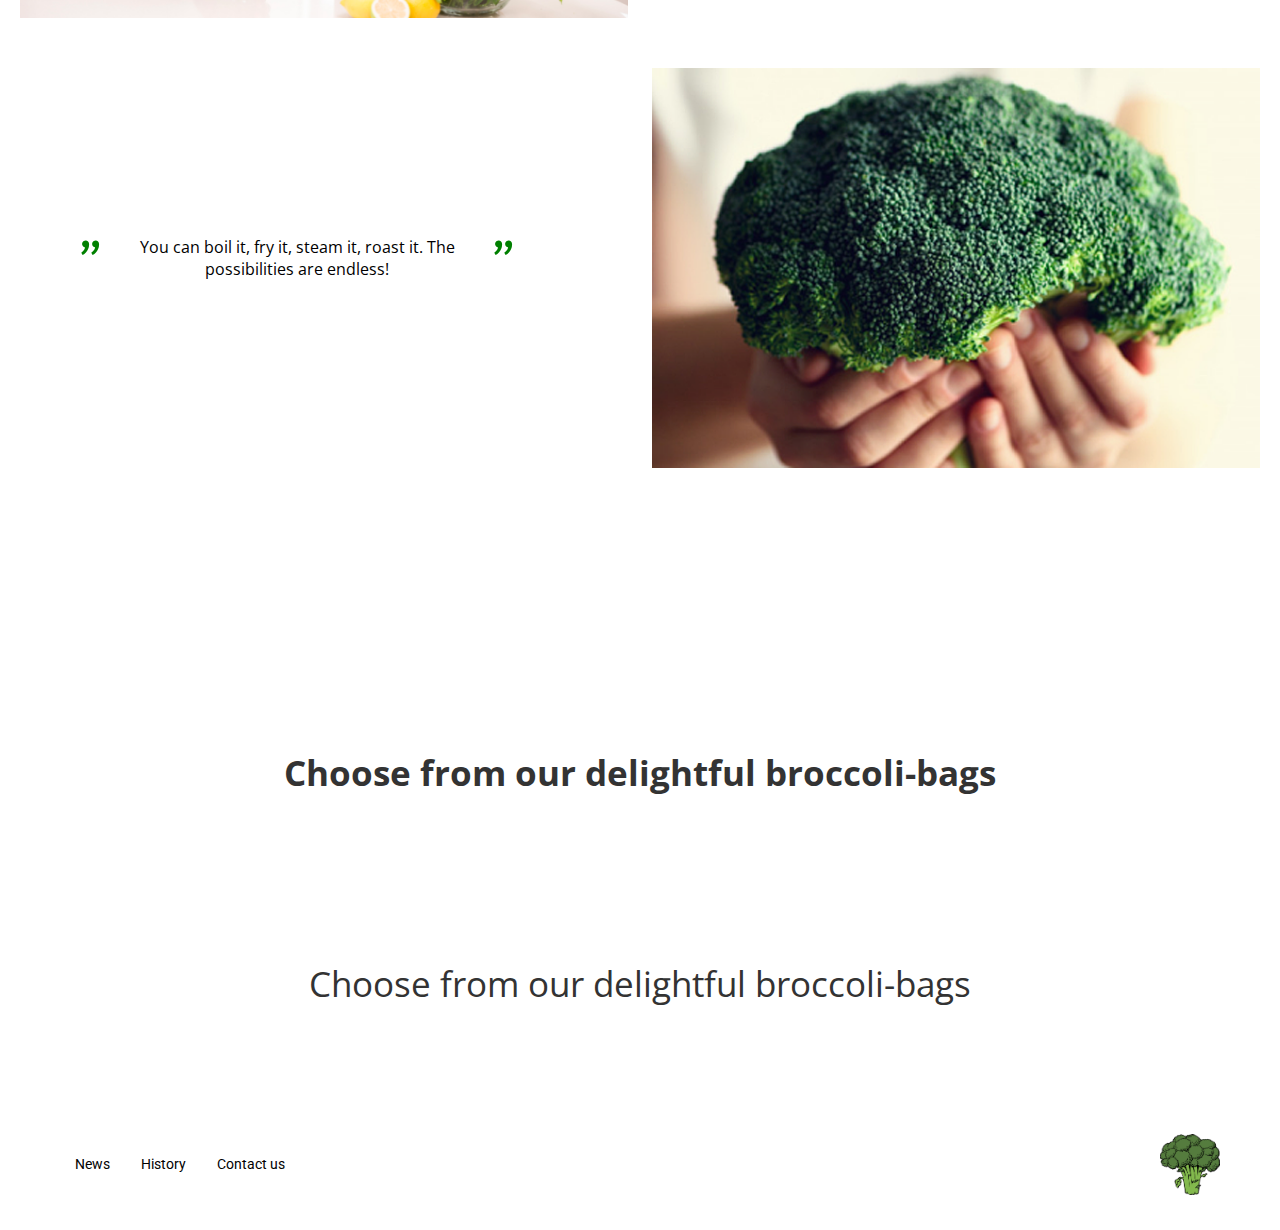
==== commit c2a3f871: "Merge branch 'workspace'" ====
--- a/CODE/index_1.html
+++ b/CODE/index_1.html
@@ -4,7 +4,7 @@
     <meta charset="UTF-8">
     <meta name="viewport" content="width=device-width, initial-scale=1.0">
     <meta http-equiv="X-UA-Compatible" content="ie=edge">
-    <link href="https://fonts.googleapis.com/css?family=Open+Sans:400,700|Roboto:400,500&display=swap" rel="stylesheet">
+    <link href="https://fonts.googleapis.com/css?family=Open+Sans:400,700|Roboto:400,500|Catamaran&display=swap" rel="stylesheet">
     <link rel="stylesheet" href="style_1.css">
     <title>Document</title>
 </head>
@@ -14,10 +14,10 @@
         <img class="logo" src="logo.png" alt="logo">
         <nav>
             <ul>
-                <li>About</li>
-                <li>Nutrition</li>
-                <li>Review</li>
-                <li>Buy</li>
+                <li><a href="#about">About</a></li>
+                <li><a href="#nutrition">Nutrition</a></li>
+                <li><a href="#review">Review</a></li>
+                <li><a href="#buy">Buy</a></li>
             </ul>
         </nav>
     </header>
@@ -28,7 +28,7 @@
     </div>
 </div>
 <div class="gray">
-        <div class="about">
+        <div id="about" class="about">
             <div class="rubrik">
             <h3>Broccoli is a giant bundle of <br> unopened flowers.</h3>
             </div>
--- a/CODE/style_1.css
+++ b/CODE/style_1.css
@@ -37,8 +37,13 @@
 nav li {
     list-style: none;
     margin: 0 1.2vw 0vh 1.2vw;
+}
+
+nav a {
     font-size: 0.9rem;
     font-family: 'Roboto', sans-serif;
+    color: black;
+    text-decoration: none;
     cursor: pointer;
 }
 
@@ -52,7 +57,13 @@
     border-radius: 15px;
     padding: 7px 10px;
     margin: 0 0 0 1.2vw;
+    font-size: 0.9rem;
+    font-family: 'Roboto', sans-serif;
     align-self: center;
+}
+
+nav li:last-child a {
+    color: white;
 }
 
 nav li:last-child:hover {
@@ -82,7 +93,7 @@
     text-align: center;
     font-family: 'Roboto', sans-serif;
     font-size: 1rem;
-    margin: 20px;
+    margin: 50px;
 }
 
 .gray {
@@ -178,6 +189,49 @@
     margin: 0 0 0 -25vw;
 }
 
+.review {
+    height: auto;
+    margin: 40px 20px 0px;
+}
+
+.woman-desktop {
+    width: 100%;
+    margin-bottom: 0px;
+}
+
+.green-1, .green-2 {
+    visibility: hidden;
+}
+
+.review h4 {
+    font-family: "Open Sans", sans-serif;
+    font-weight: normal;
+    font-size: 15px;
+    margin: 0px 0px 20px;
+    padding: 0px;
+}
+
+.review h4::before {
+    content: "\"";
+}
+
+.review h4::after {
+    content: "\"";
+}
+
+.review-1 {
+    height: auto;
+}
+
+.review-2 {
+    height: auto;
+}
+
+.broccoli-desktop {
+    width: 100%;
+    margin-bottom: 0px;
+}
+
 .top {
     visibility: hidden;
     margin: 15vw 0 20vw 7vw;
@@ -272,7 +326,7 @@
 }
 
 footer {
-    margin: 60px;
+    margin: 20px 20px;
     display: flex;
     justify-content: space-between;
     align-items: center;
@@ -362,6 +416,77 @@
         max-width: 900px;
         margin: 0 0 0 -22vw;
     }
+
+    .review-1 {
+        width: 100%;
+        height: 50vh;
+        display: flex;
+        justify-content: space-between;
+        align-items: center;
+    }
+
+    .woman-desktop {
+        width: 50%;
+        max-width: 608px;
+        max-height: 400px;
+    }
+
+    .review-1-text {
+        display: flex;
+        text-align: center;
+        justify-content: center;
+        width: 35%;
+        min-width: 250px;
+        margin: 60px;
+    }
+
+    .green-1 {
+        align-self: flex-start;
+        color: green;
+        font-size: 4rem;
+        visibility: visible;
+        font-family: 'Catamaran', sans-serif;
+    }
+
+    .review h4 {
+        font-family: "Open Sans", sans-serif;
+        font-style: normal;
+        font-weight: normal;
+        font-size: 16px;
+        margin: 20px;
+    }
+
+    .review h4::before {
+        content: "";
+    }
+
+    .review h4::after {
+        content: "";
+    }
+
+    .green-2 {
+        align-self: flex-end;
+        color: green;
+        font-size: 4rem;
+        visibility: visible;
+        font-family: 'Catamaran', sans-serif;
+    }
+
+    .review-2 {
+        width: 100%;
+        height: 50vh;
+        display: flex;
+        justify-content: space-between;
+        flex-direction: row-reverse;
+        align-items: center;
+    }
+
+    .broccoli-desktop {
+        width: 50%;
+        max-width: 608px;
+        max-height: 400px;
+    }
+    
 
     .bottom {
         font-size: 25px;
@@ -474,6 +599,13 @@
 }
 .heading-bag {
     display: none;
+<<<<<<< Updated upstream
+<<<<<<< Updated upstream
+<<<<<<< Updated upstream
+=======
+>>>>>>> Stashed changes
+=======
+>>>>>>> Stashed changes
 }
 
 .selling {
@@ -492,6 +624,32 @@
     display: none;
 }
 
+<<<<<<< Updated upstream
+<<<<<<< Updated upstream
+=======
+}
+
+.selling {
+    display: none;
+}
+
+.selling img {
+    display: none;
+}
+
+.selling h6 {
+    display: none;
+}
+
+.selling p {
+    display: none;
+}
+
+>>>>>>> Stashed changes
+=======
+>>>>>>> Stashed changes
+=======
+>>>>>>> Stashed changes
 
 .broccoli-bag-desktop {
     visibility: visible;
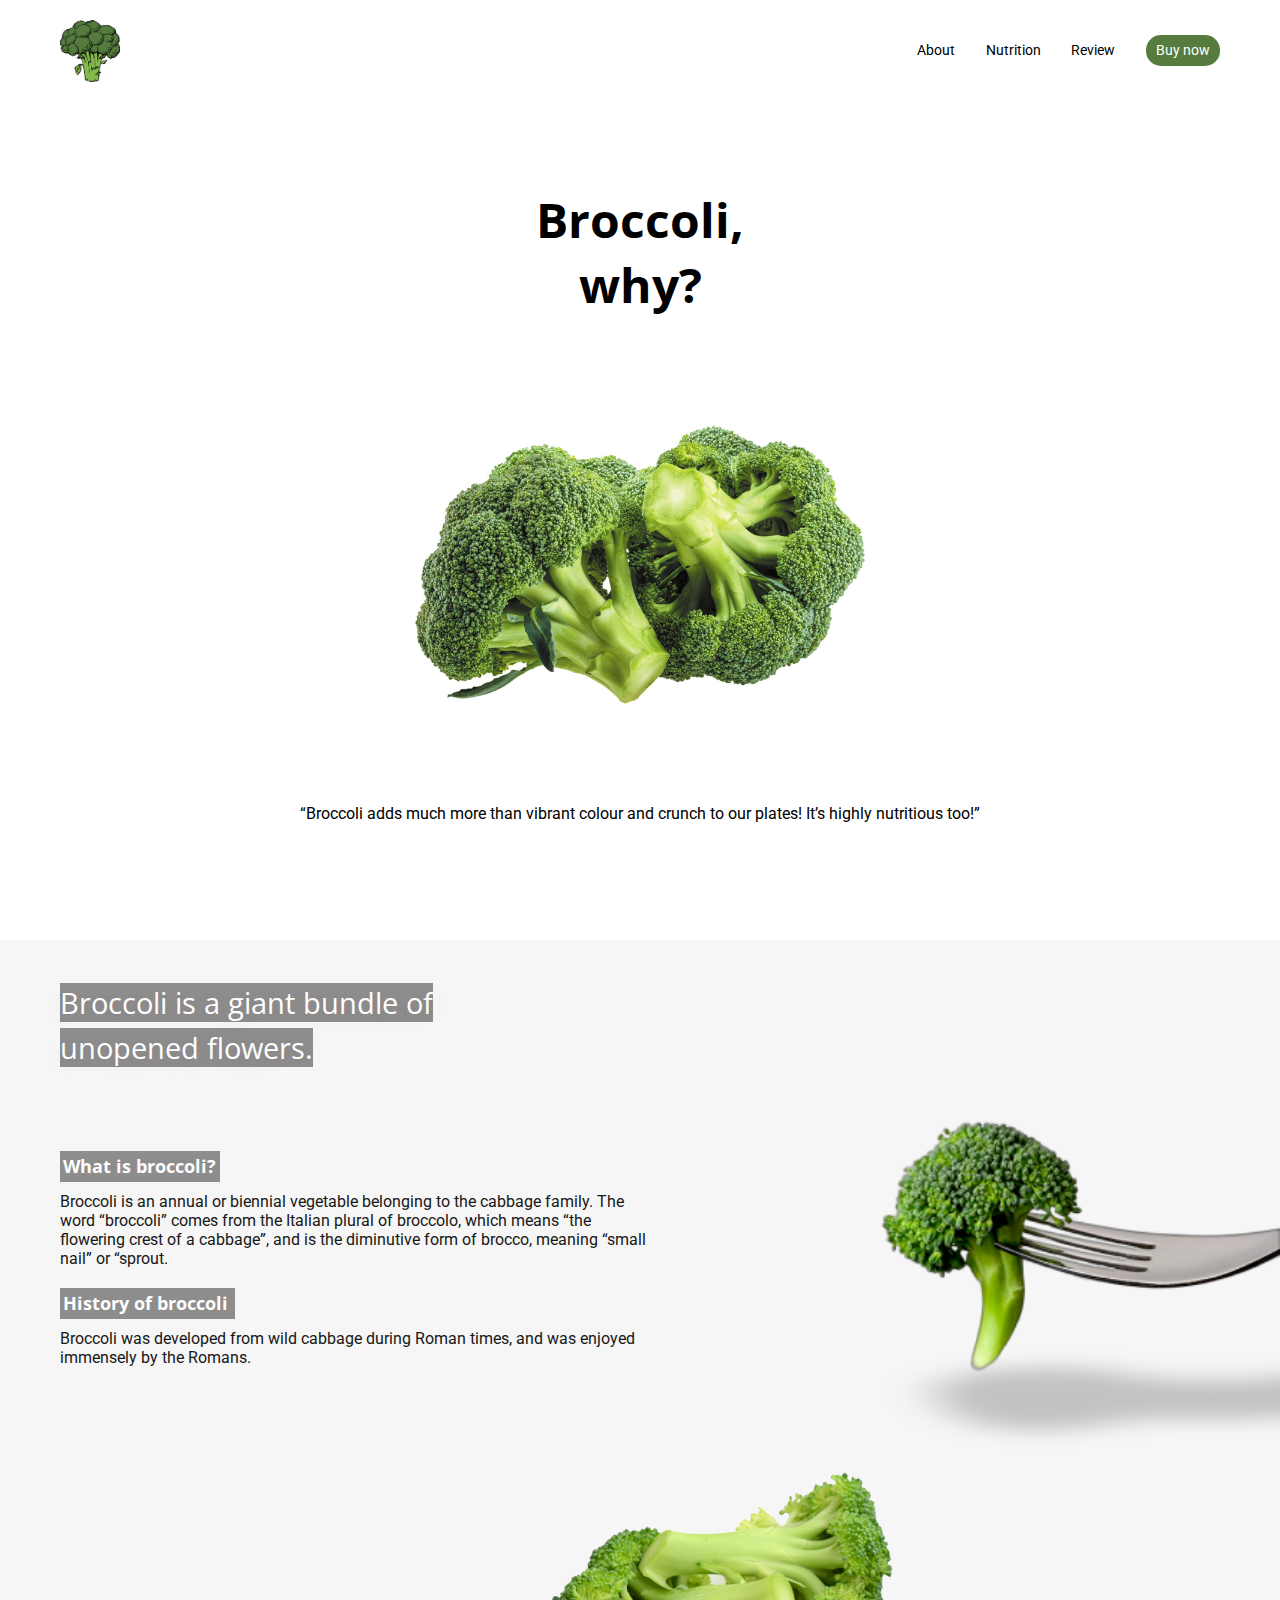
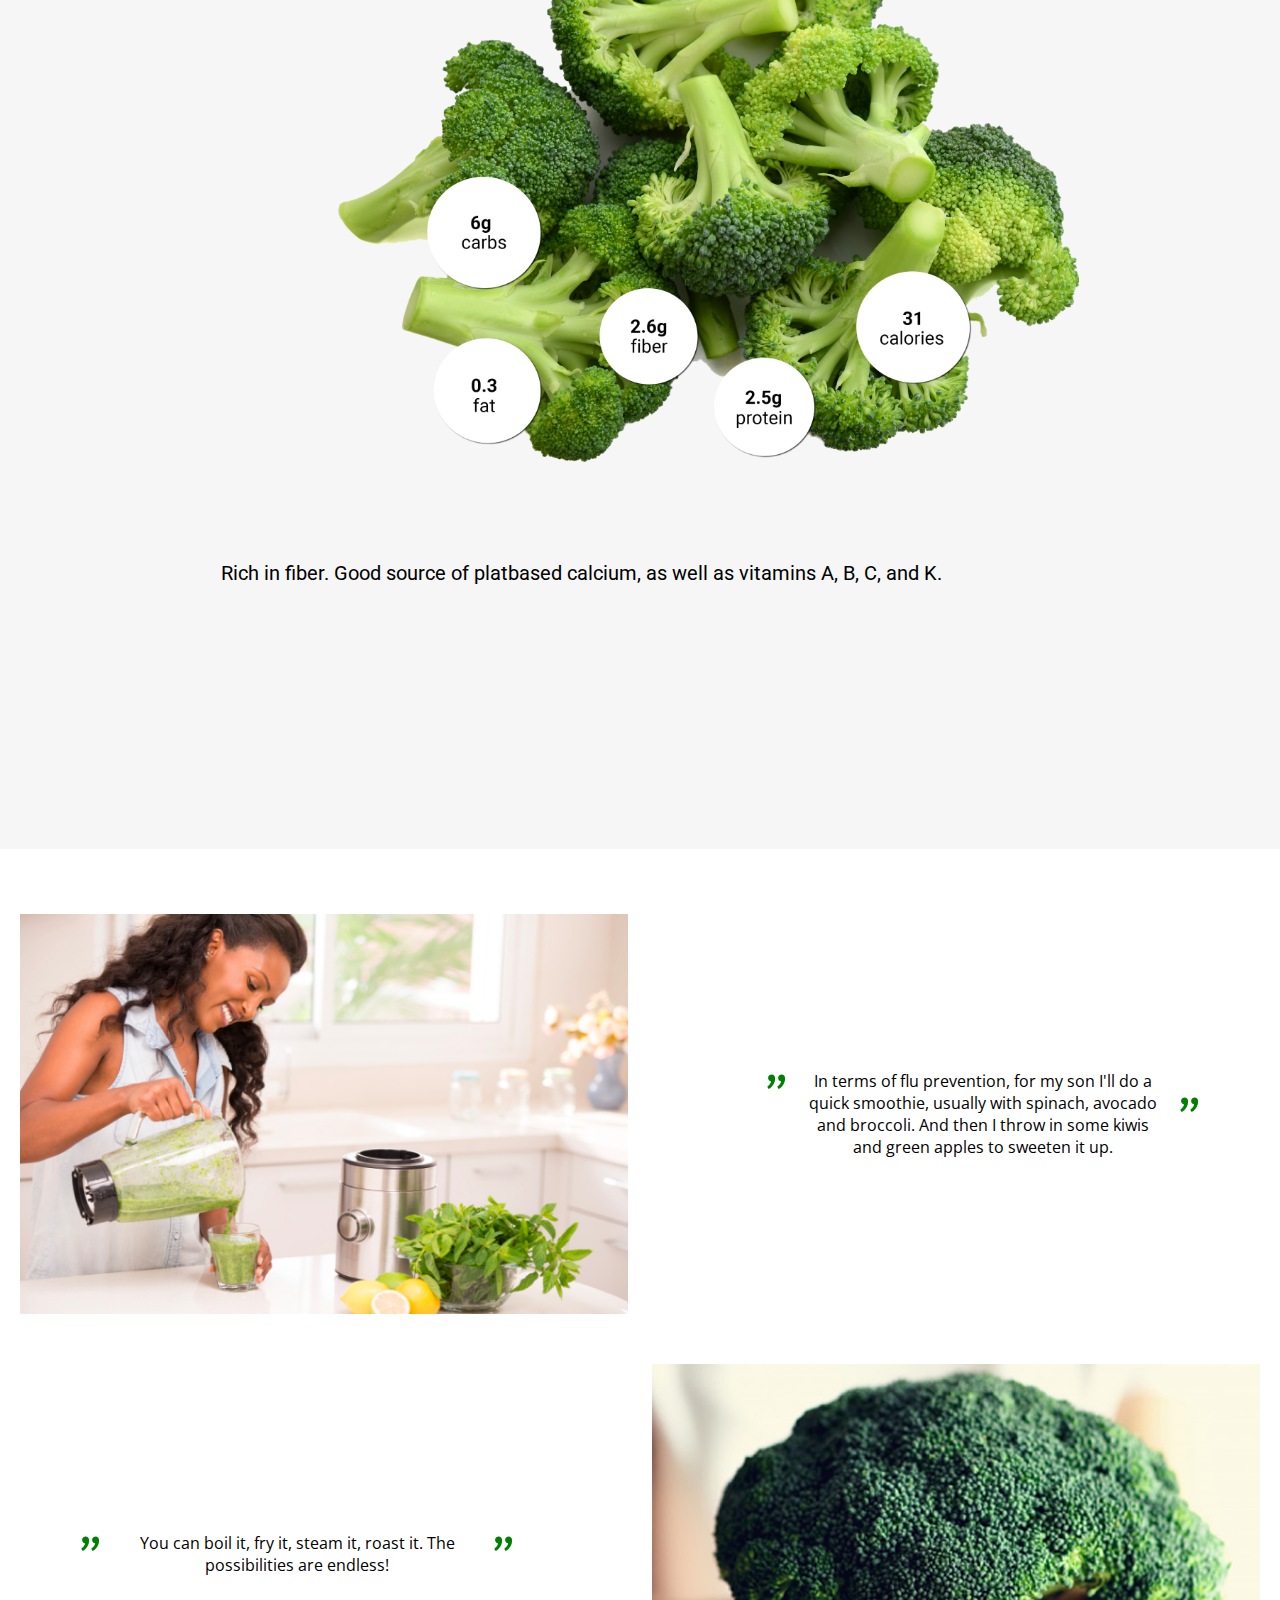
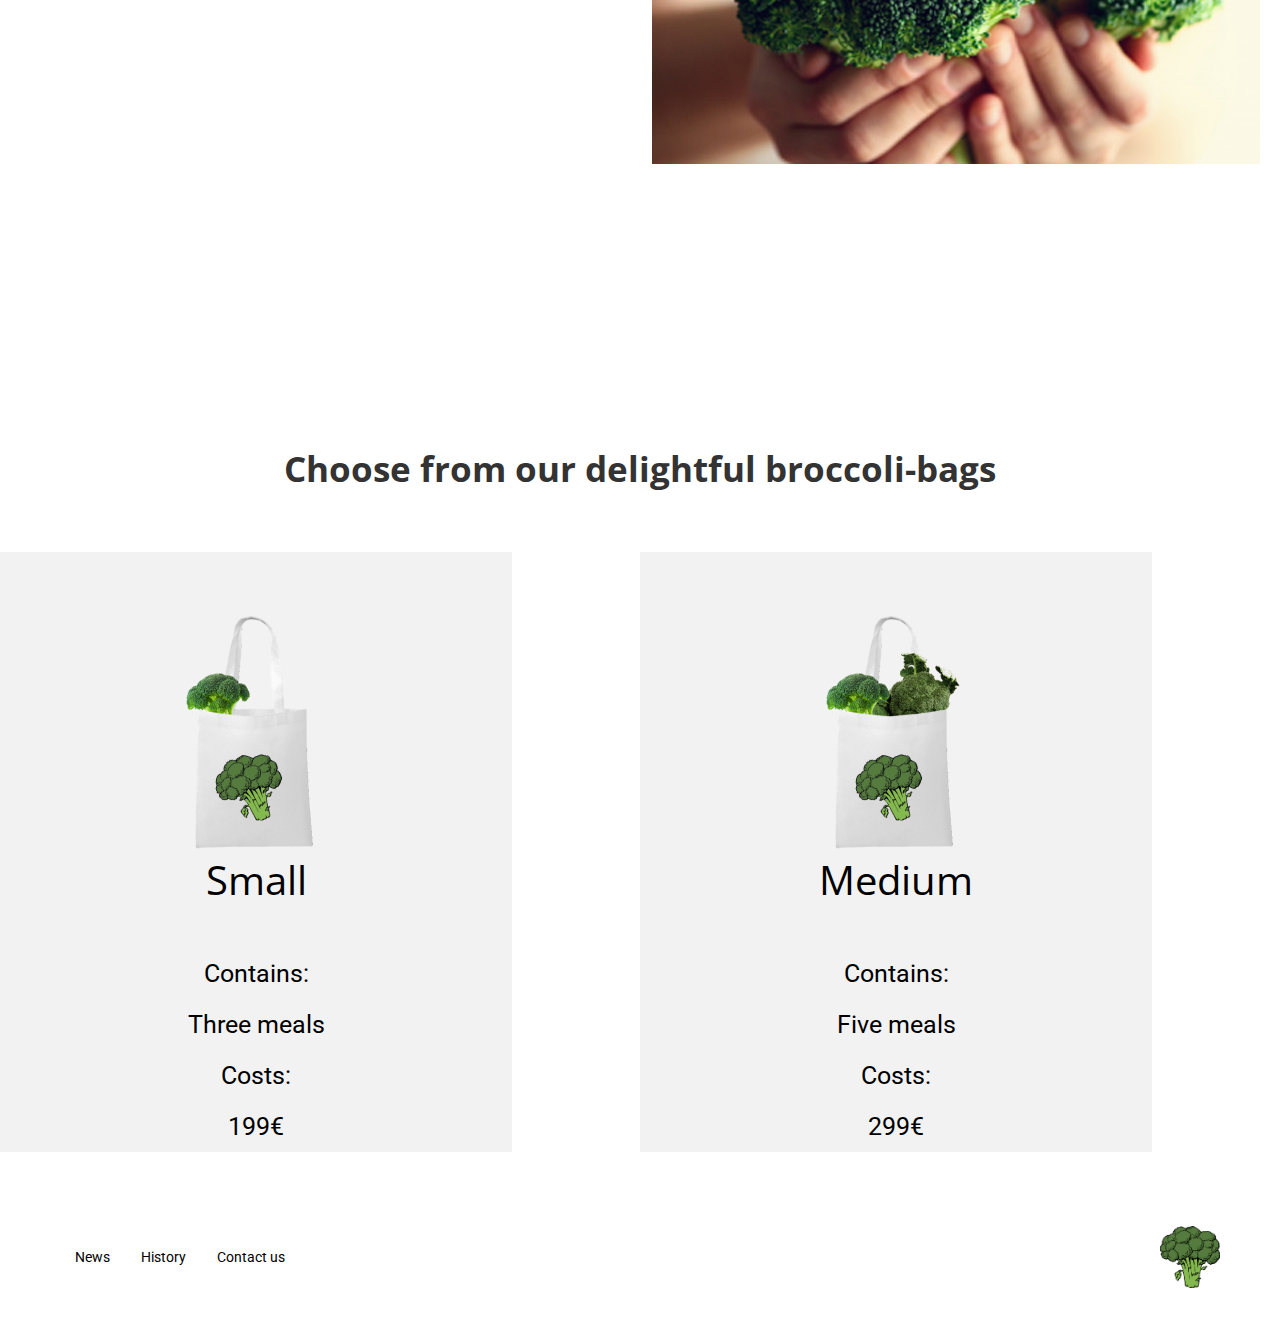
==== commit dfd8b7bb: "final update" ====
--- a/CODE/index_1.html
+++ b/CODE/index_1.html
@@ -40,7 +40,7 @@
                 <p>Broccoli was developed from wild cabbage during Roman times, and was enjoyed immensely by the Romans.</p>
             </div>
             </div> 
-            <div class="nutrition">
+            <div class="nutrition" id="nutrition">
                 <img src="big_broccoli3.png">
                 <p class="bottom">Rich in fiber. Good source of platbased calcium, as well as vitamins A, B, C, and K.</p>
                 <p class="top">Rich in fiber. Good source of <br>platbased calcium, as well as<br> vitamins A, B, C, and K.</p>
@@ -67,7 +67,7 @@
             </div>
 
 <h1 class="heading-bag">Choose from our delightful broccoli-bags</h1>
-<div class="broccoli-bag">
+<div id="buy" class="broccoli-bag">
     <div class="selling">
         <img src="broccoli6.png">
         <h6>Small</h6>
@@ -95,7 +95,7 @@
 </div>
 
 <h3 class="heading-bag-desktop">Choose from our delightful broccoli-bags</h3>
-<div class="broccoli-bag-desktop">
+<div id="buy" class="broccoli-bag-desktop">
     <div class="broccoli-div">
         <h1>Small</h1>
         <img src="broccoli6_big.png">
--- a/CODE/style_1.css
+++ b/CODE/style_1.css
@@ -99,7 +99,6 @@
 .gray {
     transition: all 1s ease;
     background-color: #F6F6F6;
-    height: auto;
     display: flex;
     align-items: center;
     flex-direction: column;
@@ -233,7 +232,7 @@
 }
 
 .top {
-    visibility: hidden;
+    display: none;
     margin: 15vw 0 20vw 7vw;
     font-family: 'Roboto', sans-serif;
     font-style: normal;
@@ -243,7 +242,7 @@
 }
 
 .bottom {
-    margin: 15vw 0 20vw 7vw;
+    margin: 15vw 20px 20vw 20px;
     font-family: 'Roboto', sans-serif;
     font-style: normal;
     font-weight: normal;
@@ -258,6 +257,7 @@
     font-size: 35px;
     text-align: center;
     color: #333333;
+    margin-top: 10%;
 }
 
 .broccoli-bag-desktop {
@@ -265,13 +265,18 @@
 }
 
 .heading-bag-desktop {
-    visibility: hidden;
+    display: none;
+}
+
+.broccoli-div {
+    display: none;
 }
 
 .broccoli-bag {
     display: flex;
     flex-wrap: nowrap;
     overflow-x: auto;
+    margin-bottom: 60px;
 }
 
 .selling {
@@ -566,9 +571,10 @@
         margin: 5vw 0 0 40vw;
     }
 
+
     .gray {
         width: auto;
-        height: 100vw;
+        height: 95vw;
         overflow: hidden;
     }
 
@@ -577,7 +583,7 @@
     }
 
     .top {
-        visibility: visible;
+        display: block;
         font-size: 20px;
         margin: -65vw 0 0 20vw;
         position: absolute;
@@ -585,79 +591,27 @@
         bottom: 1;
         font-style: normal;
         font-weight: normal;
-        color: #FFFFFF;
-        opacity: 0.9;
-        text-shadow: 0px 4px 20px rgba(187, 61, 61, 0.1);
-        background-color: #828282;
+        color: black;
         line-height: 30px;
-        display: inline;
-    }
-
+    }
 
 .broccoli-bag {
     display: none;
 }
+
+.selling {
+    display: none;
+}
 .heading-bag {
     display: none;
-<<<<<<< Updated upstream
-<<<<<<< Updated upstream
-<<<<<<< Updated upstream
-=======
->>>>>>> Stashed changes
-=======
->>>>>>> Stashed changes
-}
-
-.selling {
-    display: none;
-}
-
-.selling img {
-    display: none;
-}
-
-.selling h6 {
-    display: none;
-}
-
-.selling p {
-    display: none;
-}
-
-<<<<<<< Updated upstream
-<<<<<<< Updated upstream
-=======
-}
-
-.selling {
-    display: none;
-}
-
-.selling img {
-    display: none;
-}
-
-.selling h6 {
-    display: none;
-}
-
-.selling p {
-    display: none;
-}
-
->>>>>>> Stashed changes
-=======
->>>>>>> Stashed changes
-=======
->>>>>>> Stashed changes
+}
 
 .broccoli-bag-desktop {
     visibility: visible;
     display: flex;
     flex-direction: row;
     justify-content: center;
-    margin-bottom: 9vw;
-
+    margin: 0 0 9vw 0;
 }
 
 .broccoli-div {
@@ -701,7 +655,7 @@
 }
 
 .heading-bag-desktop {
-    visibility: visible;
+    display: block;
     font-family: Open Sans;
     font-style: normal;
     font-weight: normal;
@@ -727,4 +681,5 @@
     align-items: center;
     margin: 10vw 10vw 0 0;
 }
+
 }